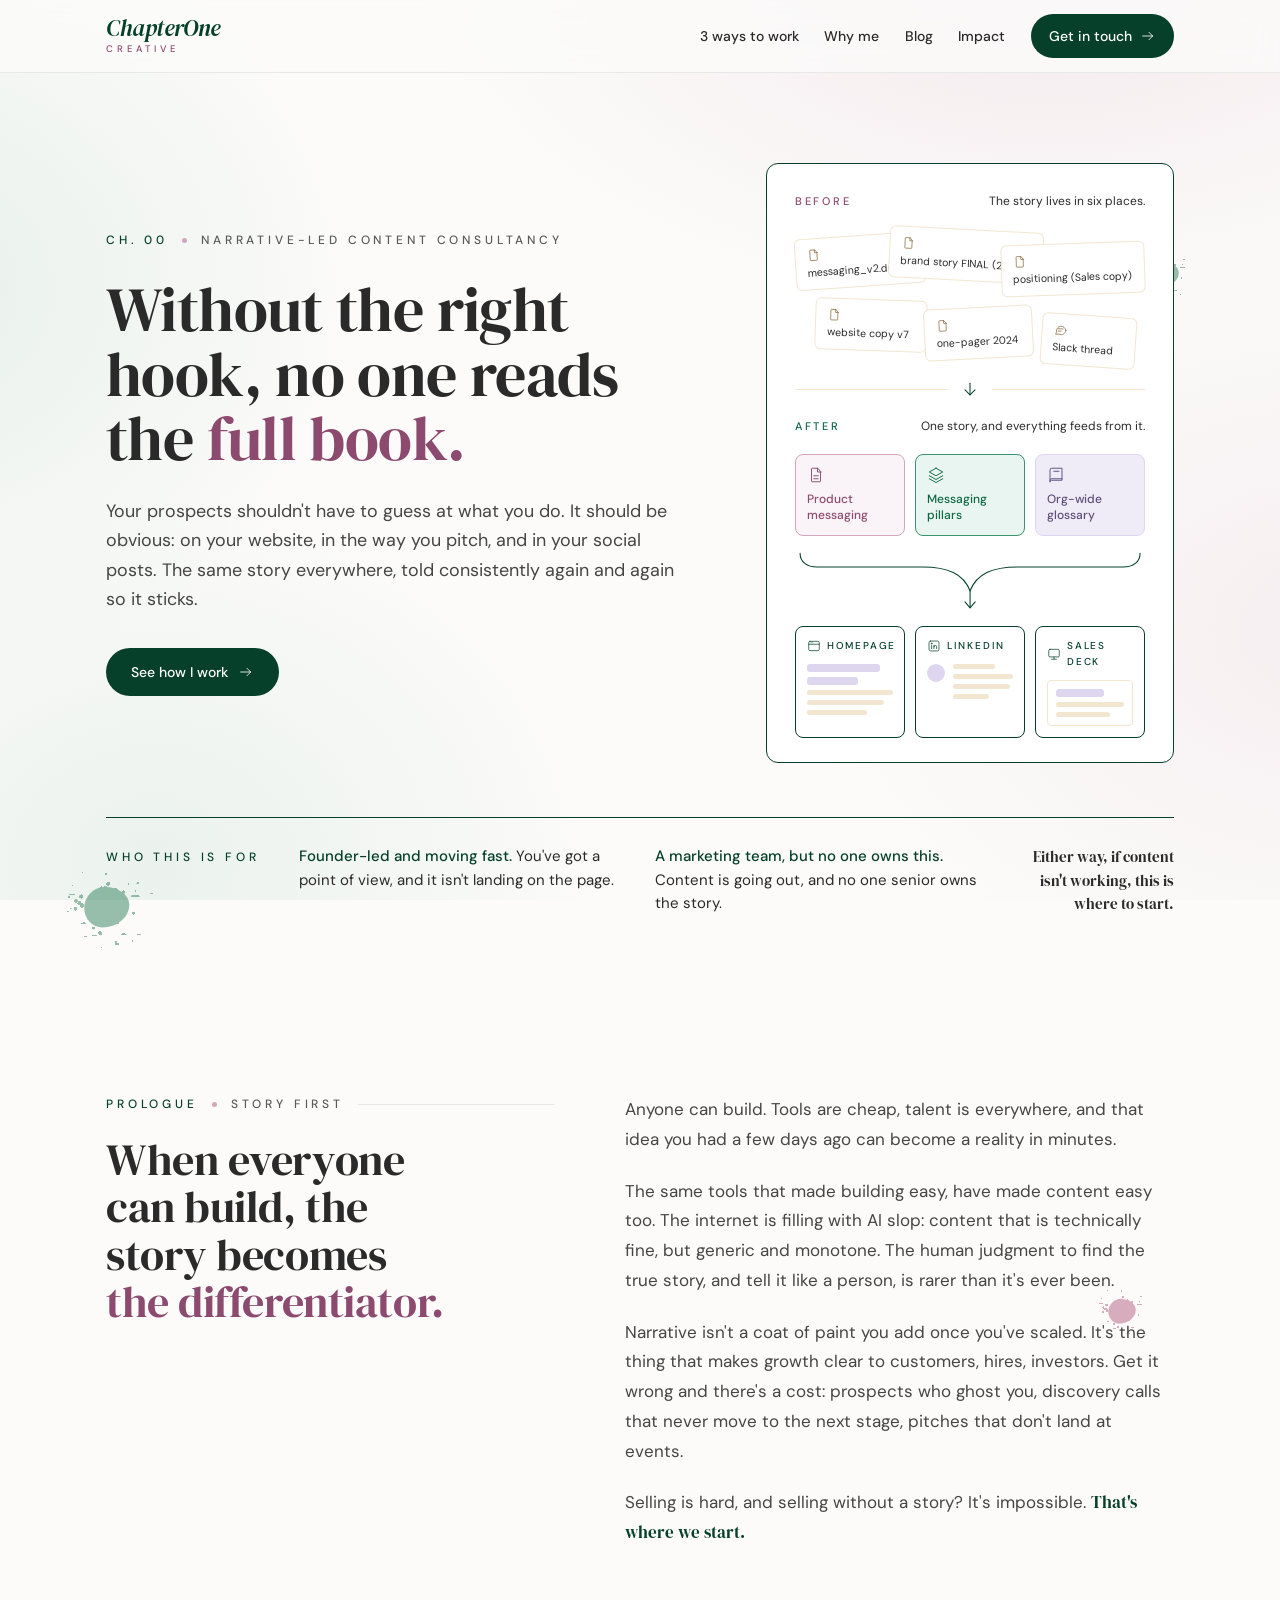
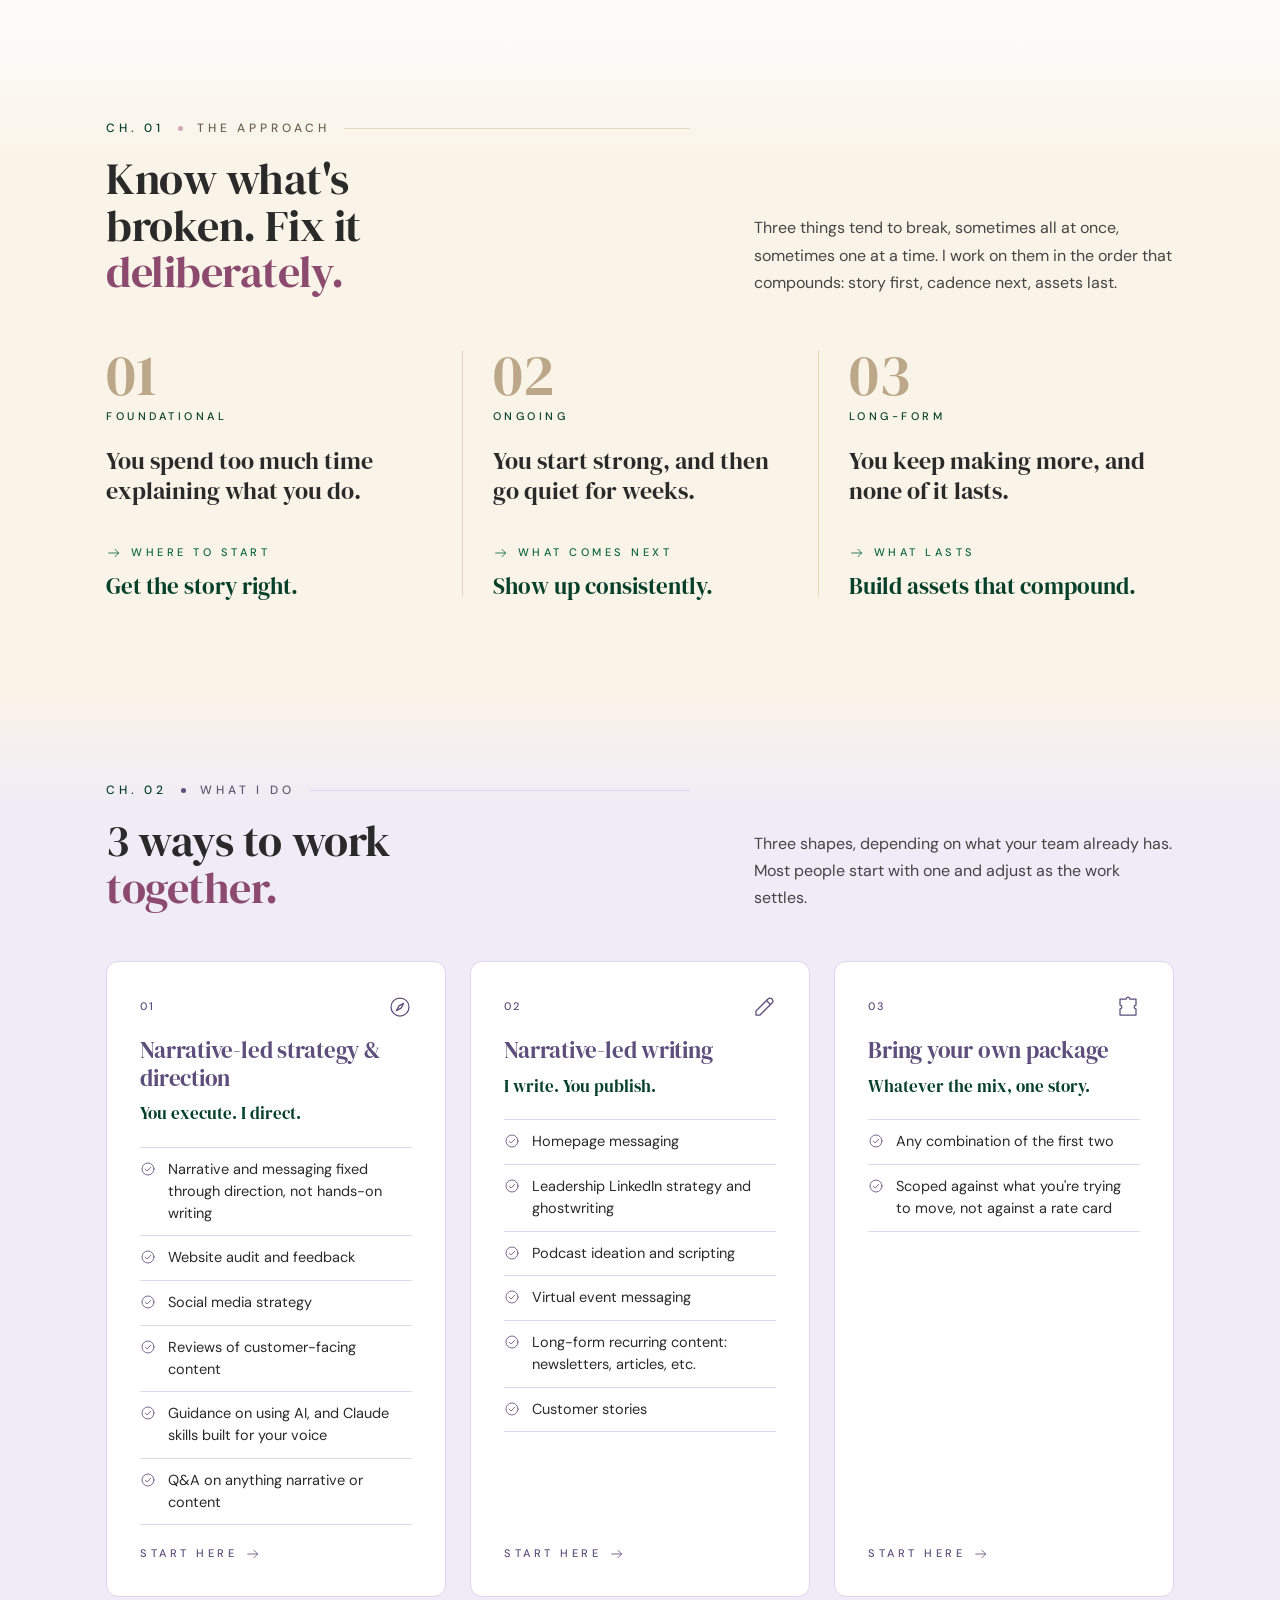
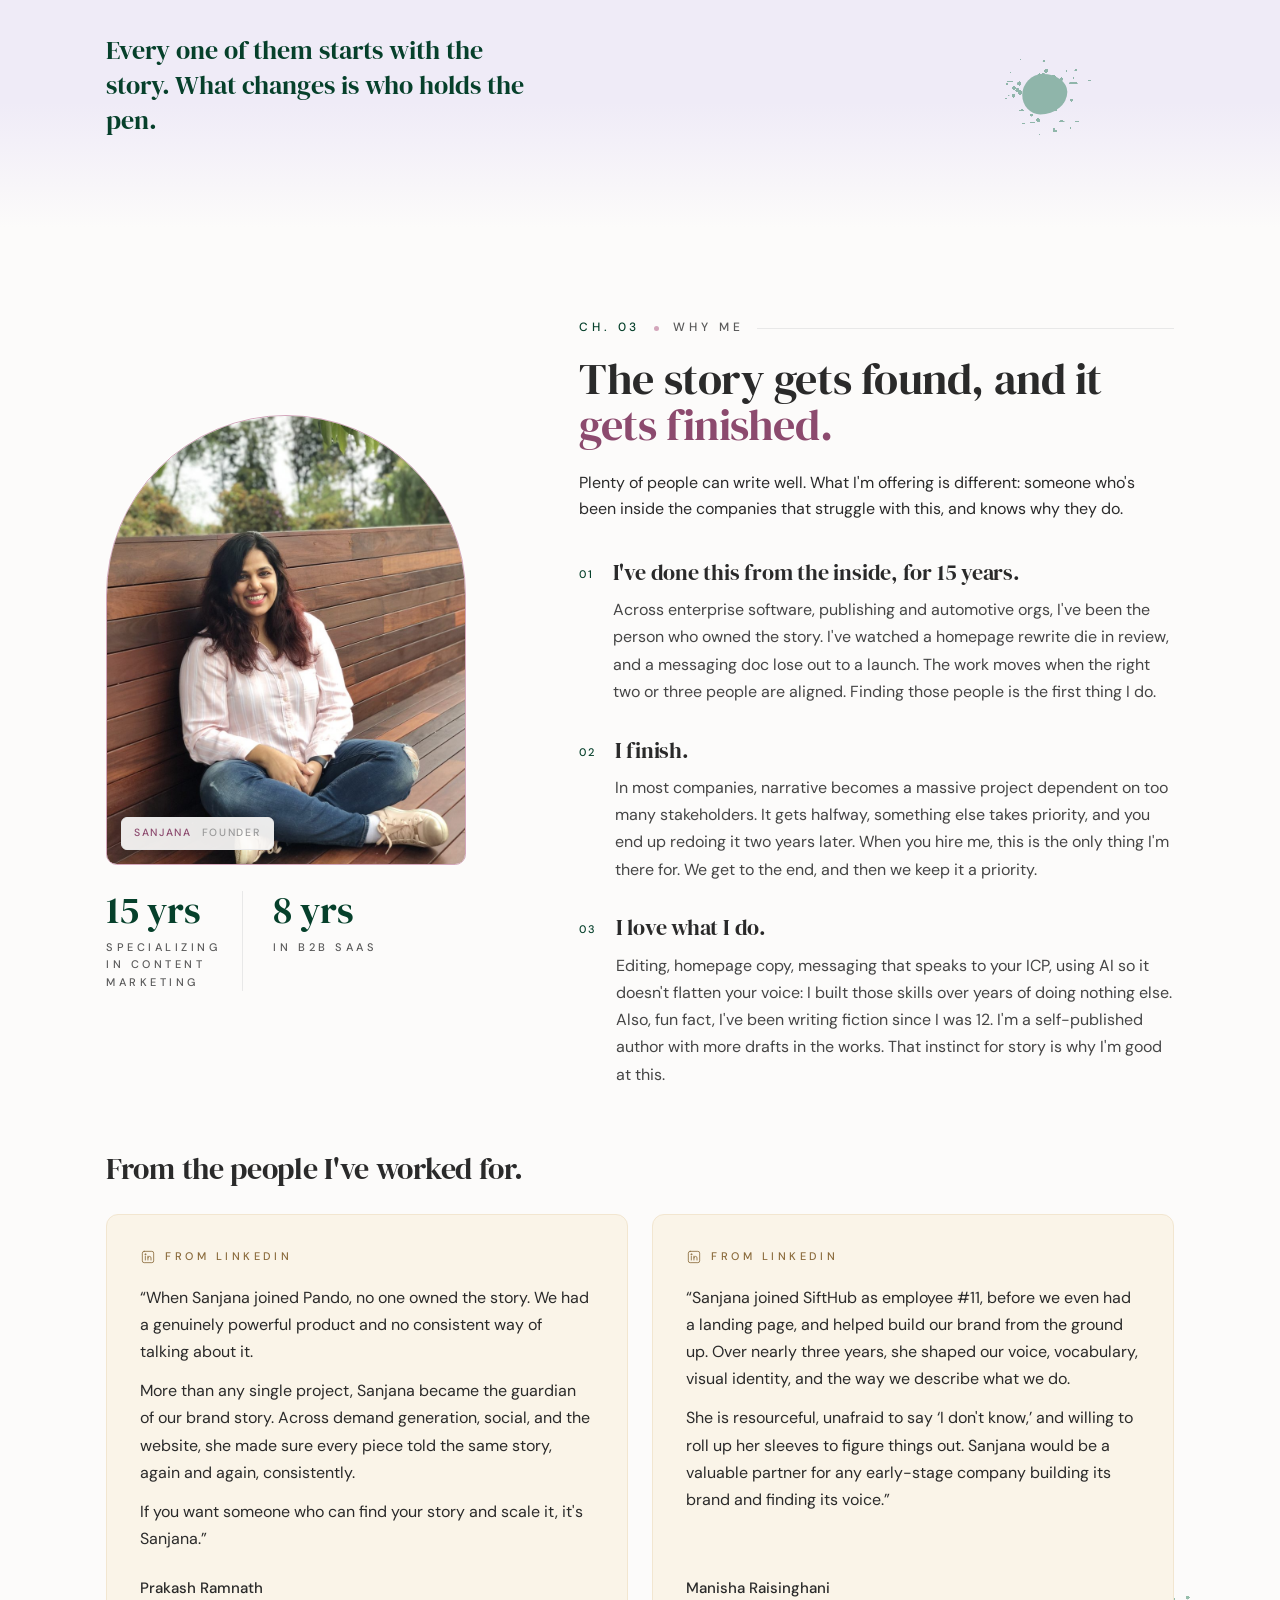
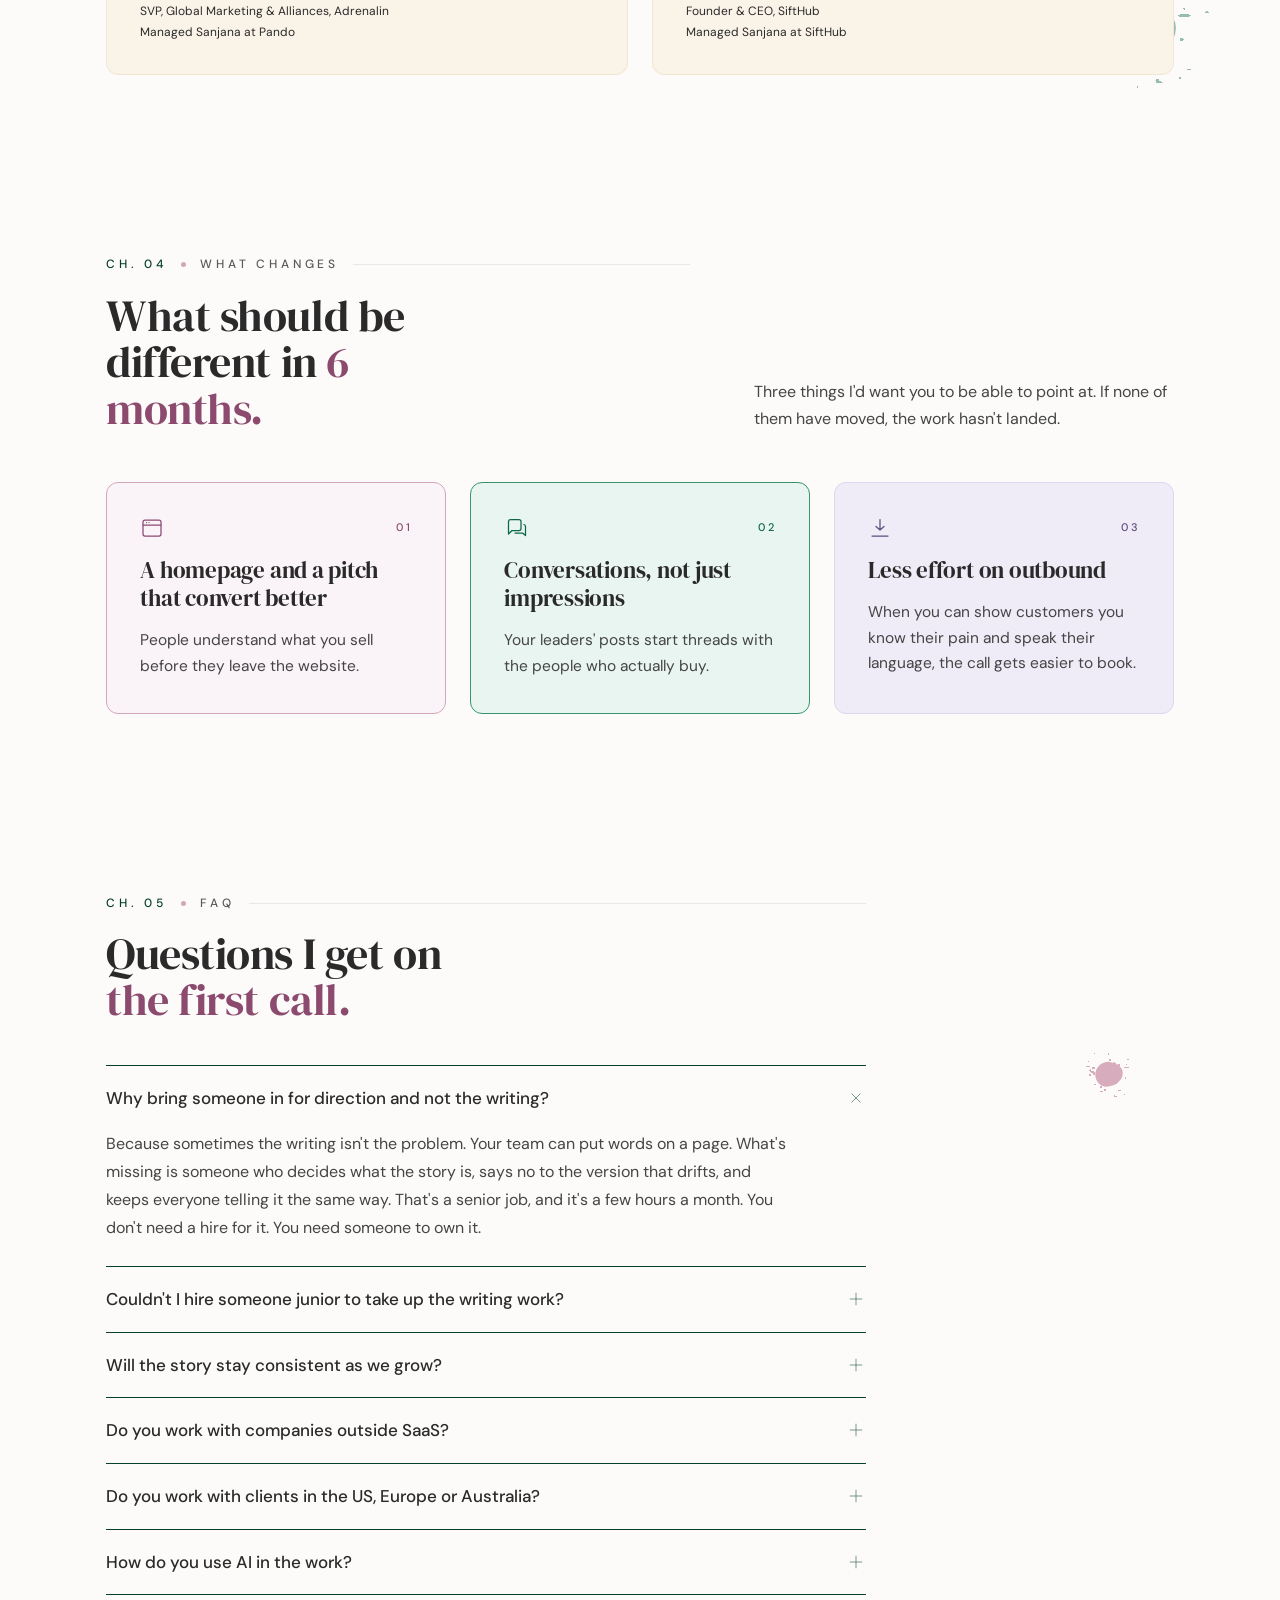
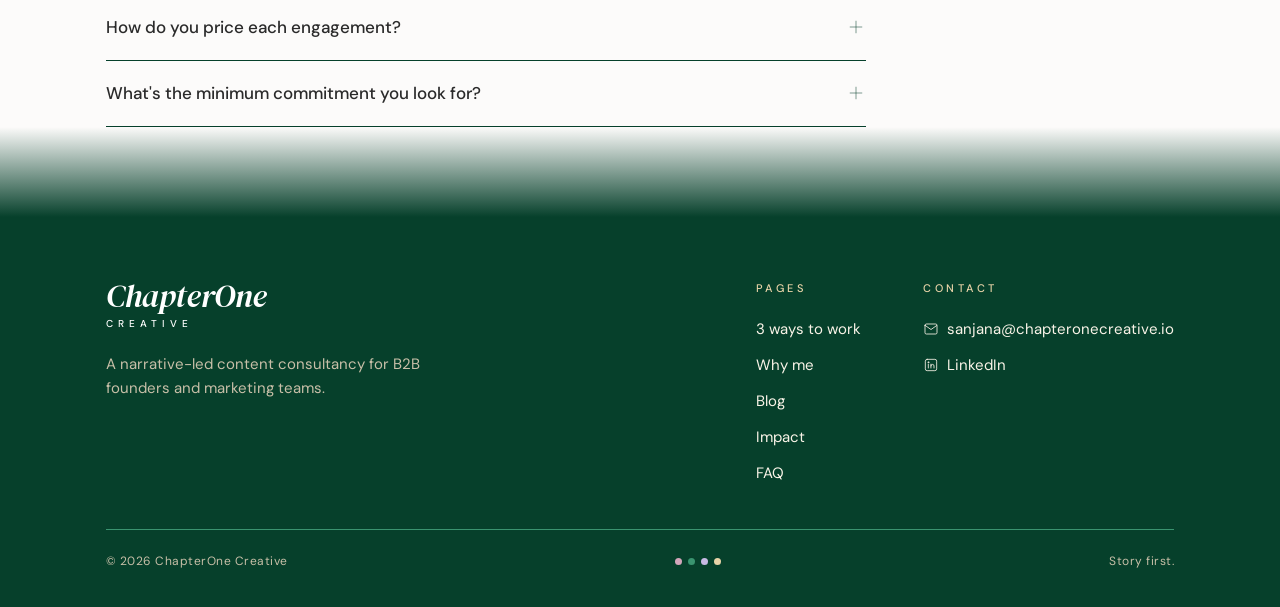
==== index.html @ 053d6e71 "Restore mobile typography scaling (70% on phones <=600px) The rule from 25dea33 was lost in an earli" ====
<!doctype html>
<html lang="en">
<head>
<meta charset="utf-8">
<meta name="viewport" content="width=device-width, initial-scale=1">
<!-- Google tag (gtag.js) -->
<script async src="https://www.googletagmanager.com/gtag/js?id=G-RF453Z4KHY"></script>
<script>
  window.dataLayer = window.dataLayer || [];
  function gtag(){dataLayer.push(arguments);}
  gtag('js', new Date());
  gtag('config', 'G-RF453Z4KHY');
</script>
<title>ChapterOne Creative — Narrative-Led Content Consultancy</title>
<meta name="description" content="Narrative-led content consultancy for B2B founders and marketing leaders. ChapterOne Creative helps you figure out where to start, what to build, and how to keep your content going.">
<link rel="canonical" href="https://chapteronecreative.io/">
<meta name="robots" content="index, follow">
<meta name="author" content="Sanjana Balaraman">
<meta name="theme-color" content="#06402B">

<!-- Open Graph (LinkedIn, WhatsApp, Slack, Facebook) -->
<meta property="og:type" content="website">
<meta property="og:site_name" content="ChapterOne Creative">
<meta property="og:title" content="ChapterOne Creative — Narrative-Led Content Consultancy">
<meta property="og:description" content="Narrative-led content for B2B founders and marketing leaders.">
<meta property="og:url" content="https://chapteronecreative.io/">
<meta property="og:image" content="https://chapteronecreative.io/assets/social-share.png?v=2">
<meta property="og:image:width" content="1200">
<meta property="og:image:height" content="630">
<meta property="og:image:alt" content="ChapterOne Creative — Narrative-Led Content Consultancy">

<!-- Twitter / X -->
<meta name="twitter:card" content="summary_large_image">
<meta name="twitter:title" content="ChapterOne Creative — Narrative-Led Content Consultancy">
<meta name="twitter:description" content="Narrative-led content for B2B founders and marketing leaders.">
<meta name="twitter:image" content="https://chapteronecreative.io/assets/social-share.png?v=2">

<!-- Favicon -->
<link rel="icon" href="/assets/favicon.svg" type="image/svg+xml">

<link rel="preconnect" href="https://fonts.googleapis.com">
<link rel="preconnect" href="https://fonts.gstatic.com" crossorigin>
<link href="https://fonts.googleapis.com/css2?family=DM+Mono:wght@400;500&family=DM+Sans:opsz,wght@9..40,400;9..40,500;9..40,600&family=DM+Serif+Display:ital@0;1&display=swap" rel="stylesheet">

<link rel="stylesheet" href="ds/colors_and_type.css">
<link rel="stylesheet" href="ds/atmosphere.css">
<link rel="stylesheet" href="styles.css?v=7">

<script type="application/ld+json">
{
  "@context": "https://schema.org",
  "@type": "ProfessionalService",
  "name": "ChapterOne Creative",
  "description": "Narrative-led content consultancy for B2B founders and marketing leaders.",
  "url": "https://chapteronecreative.io/",
  "image": "https://chapteronecreative.io/assets/social-share.png?v=2",
  "email": "sanjana@chapteronecreative.io",
  "founder": { "@type": "Person", "name": "Sanjana Balaraman" },
  "areaServed": "Worldwide",
  "knowsAbout": ["Content marketing", "B2B marketing", "Narrative-led content", "Content strategy"]
}
</script>
</head>
<body class="ds-paper-wash">

<!--NAV:START-->
<nav>
<div class="nav-inner">
<a class="wordmark" href="/#hero"><span class="top">ChapterOne</span><span class="bot">CREATIVE</span></a>
<div class="nav-links">
<a href="/#what-i-do">3 ways to work</a>
<a href="/#why-me">Why me</a>
<a href="/blog/">Blog</a>
<a href="/#changes">Impact</a>
<a href="mailto:sanjana@chapteronecreative.io?subject=Starting%20a%20conversation" class="nav-cta">Get in touch<span class="icon i-16"><svg xmlns="http://www.w3.org/2000/svg" viewBox="0 0 24 24" width="24" height="24"><g fill="none" stroke="currentColor" stroke-width="1.25" stroke-linecap="round" stroke-linejoin="round"><path d="M4 12h15"></path><path d="m13.5 6.5 5.5 5.5-5.5 5.5"></path></g></svg></span></a>
</div>
</div>
</nav>
<!--NAV:END-->

<section id="hero" data-screen-label="Ch. 00 Hero">
<div class="splat sm hide-sm" style="bottom:14px; left:0.4%;"><span class="core"></span></div>
<div class="splat xs hide-sm" style="top:12%; right:0.6%;"><span class="core"></span></div>
<div class="wrap">
<div class="hero-grid">
<div class="hero-text">
<div class="chapter reveal"><span class="no">Ch. 00</span><span class="dot"></span><span class="label">Narrative-led content consultancy</span></div>
<h1 class="hero-headline reveal d1">Without the right hook, no one reads the <span class="c-rose">full book.</span></h1>
<p class="hero-sub reveal d2">Your prospects shouldn't have to guess at what you do. It should be obvious: on your website, in the way you pitch, and in your social posts. The same story everywhere, told consistently again and again so it sticks.</p>
<div class="hero-ctas reveal d3">
<a href="#what-i-do" class="btn btn-forest">See how I work<span class="icon i-16"><svg xmlns="http://www.w3.org/2000/svg" viewBox="0 0 24 24" width="24" height="24"><g fill="none" stroke="currentColor" stroke-width="1.25" stroke-linecap="round" stroke-linejoin="round"><path d="M4 12h15"></path><path d="m13.5 6.5 5.5 5.5-5.5 5.5"></path></g></svg></span></a>
</div>
</div>
<div class="reveal d2">
<div class="story-card" aria-label="Before: the story lives in six places. After: one story, and everything feeds from it.">
<div class="sc-row"><span class="sc-eyebrow sc-before">Before</span><span class="sc-note">The story lives in six places.</span></div>
<div class="sc-scatter" aria-hidden="true">
<div class="sc-doc" style="left:0;top:6px;width:37%;transform:rotate(-4deg)"><span class="icon"><svg xmlns="http://www.w3.org/2000/svg" viewBox="0 0 24 24"><path d="M14 3H7a1 1 0 0 0-1 1v16a1 1 0 0 0 1 1h10a1 1 0 0 0 1-1V8z"></path><path d="M14 3v5h5"></path></svg></span><span>messaging_v2.docx</span></div>
<div class="sc-doc" style="left:27%;top:0;width:44%;transform:rotate(3deg)"><span class="icon"><svg xmlns="http://www.w3.org/2000/svg" viewBox="0 0 24 24"><path d="M14 3H7a1 1 0 0 0-1 1v16a1 1 0 0 0 1 1h10a1 1 0 0 0 1-1V8z"></path><path d="M14 3v5h5"></path></svg></span><span>brand story FINAL (2).pptx</span></div>
<div class="sc-doc" style="left:59%;top:14px;width:41%;transform:rotate(-2deg)"><span class="icon"><svg xmlns="http://www.w3.org/2000/svg" viewBox="0 0 24 24"><path d="M14 3H7a1 1 0 0 0-1 1v16a1 1 0 0 0 1 1h10a1 1 0 0 0 1-1V8z"></path><path d="M14 3v5h5"></path></svg></span><span>positioning (Sales copy)</span></div>
<div class="sc-doc" style="left:5.8%;top:70px;width:32%;transform:rotate(2deg)"><span class="icon"><svg xmlns="http://www.w3.org/2000/svg" viewBox="0 0 24 24"><path d="M14 3H7a1 1 0 0 0-1 1v16a1 1 0 0 0 1 1h10a1 1 0 0 0 1-1V8z"></path><path d="M14 3v5h5"></path></svg></span><span>website copy v7</span></div>
<div class="sc-doc" style="left:37%;top:78px;width:31%;transform:rotate(-3deg)"><span class="icon"><svg xmlns="http://www.w3.org/2000/svg" viewBox="0 0 24 24"><path d="M14 3H7a1 1 0 0 0-1 1v16a1 1 0 0 0 1 1h10a1 1 0 0 0 1-1V8z"></path><path d="M14 3v5h5"></path></svg></span><span>one-pager 2024</span></div>
<div class="sc-doc" style="left:70.4%;top:86px;width:27.2%;transform:rotate(4deg)"><span class="icon"><svg xmlns="http://www.w3.org/2000/svg" viewBox="0 0 24 24"><path d="M8 10h8"></path><path d="M8 14h5"></path><path d="M21 12a8 8 0 0 1-11.6 7.1L4 20l1-4.6A8 8 0 1 1 21 12z"></path></svg></span><span>Slack thread</span></div>
</div>
<div class="sc-divider" aria-hidden="true"><span></span><span class="icon i-20"><svg xmlns="http://www.w3.org/2000/svg" viewBox="0 0 24 24"><path d="M12 5v14"></path><path d="M6 13l6 6 6-6"></path></svg></span><span></span></div>
<div class="sc-row"><span class="sc-eyebrow sc-after">After</span><span class="sc-note">One story, and everything feeds from it.</span></div>
<div class="sc-sources">
<div class="sc-src sc-src--mauve"><span class="icon"><svg xmlns="http://www.w3.org/2000/svg" viewBox="0 0 24 24"><path d="M14 3H7a1 1 0 0 0-1 1v16a1 1 0 0 0 1 1h10a1 1 0 0 0 1-1V8z"></path><path d="M14 3v5h5"></path><path d="M9 13h6"></path><path d="M9 17h6"></path></svg></span><span>Product messaging</span></div>
<div class="sc-src sc-src--green"><span class="icon"><svg xmlns="http://www.w3.org/2000/svg" viewBox="0 0 24 24"><path d="M12 3l9 5-9 5-9-5 9-5z"></path><path d="M3 13l9 5 9-5"></path><path d="M3 17l9 5 9-5"></path></svg></span><span>Messaging pillars</span></div>
<div class="sc-src sc-src--lavender"><span class="icon"><svg xmlns="http://www.w3.org/2000/svg" viewBox="0 0 24 24"><path d="M4 5a2 2 0 0 1 2-2h14v16H6a2 2 0 0 0-2 2z"></path><path d="M4 19a2 2 0 0 1 2-2h14"></path><path d="M9 7h7"></path></svg></span><span>Org-wide glossary</span></div>
</div>
<svg class="sc-lines" viewBox="0 0 412 74" aria-hidden="true"><path d="M6 4c0 10 8 16 20 16H150c30 0 48 8 56 28"></path><path d="M406 4c0 10-8 16-20 16H262c-30 0-48 8-56 28"></path><path d="M206 48v20"></path><path d="M200 61l6 7 6-7"></path></svg>
<div class="sc-outputs">
<div class="sc-out">
<div class="sc-out-head"><span class="icon"><svg xmlns="http://www.w3.org/2000/svg" viewBox="0 0 24 24"><rect x="3" y="4" width="18" height="16" rx="2"></rect><path d="M3 9h18"></path><path d="M7 6.5h.01"></path><path d="M10 6.5h.01"></path></svg></span><span>Homepage</span></div>
<div class="sc-skel"><span class="l" style="width:85%"></span><span class="l" style="width:60%"></span><span class="s" style="width:100%"></span><span class="s" style="width:90%"></span><span class="s" style="width:70%"></span></div>
</div>
<div class="sc-out">
<div class="sc-out-head"><span class="icon"><svg xmlns="http://www.w3.org/2000/svg" viewBox="0 0 24 24"><rect x="3.5" y="3.5" width="17" height="17" rx="2.75"></rect><path d="M8 10.75v5.75"></path><circle cx="8" cy="7.9" r="0.75"></circle><path d="M11.9 16.5v-5.75"></path><path d="M11.9 13.4a2.3 2.3 0 0 1 4.6 0v3.1"></path></svg></span><span>LinkedIn</span></div>
<div class="sc-post"><span class="sc-avatar"></span><div class="sc-skel"><span class="s" style="width:70%"></span><span class="s" style="width:100%"></span><span class="s" style="width:95%"></span><span class="s" style="width:60%"></span></div></div>
</div>
<div class="sc-out">
<div class="sc-out-head"><span class="icon"><svg xmlns="http://www.w3.org/2000/svg" viewBox="0 0 24 24"><rect x="3" y="4" width="18" height="13" rx="2"></rect><path d="M12 17v3"></path><path d="M8 21h8"></path></svg></span><span>Sales deck</span></div>
<div class="sc-slide"><div class="sc-skel"><span class="l" style="width:70%"></span><span class="s" style="width:100%"></span><span class="s" style="width:80%"></span></div></div>
</div>
</div>
</div>
</div>
</div>

<div class="hero-who reveal d3">
<span class="hero-who-eyebrow">Who this is for</span>
<p><span class="who-lead">Founder-led and moving fast.</span> You've got a point of view, and it isn't landing on the page.</p>
<p><span class="who-lead">A marketing team, but no one owns this.</span> Content is going out, and no one senior owns the story.</p>
<p class="hero-who-close">Either way, if content isn't working, this is where to start.</p>
</div>
</div>
</section>

<section id="prologue" data-screen-label="Prologue Story first">
<div class="splat rose xs hide-sm" style="top:34%; right:4%;"><span class="core"></span></div>
<div class="wrap">
<div class="prologue-grid">
<div class="prologue-head">
<div class="chapter reveal"><span class="no">Prologue</span><span class="dot"></span><span class="label">Story first</span><span class="rule"></span></div>
<h2 class="prologue-statement reveal d1">When everyone can build, the story becomes <span class="c-rose">the differentiator.</span></h2>
</div>
<div class="prologue-body reveal d2">
<p class="lead">Anyone can build. Tools are cheap, talent is everywhere, and that idea you had a few days ago can become a reality in minutes.</p>
<p>The same tools that made building easy, have made content easy too. The internet is filling with AI slop: content that is technically fine, but generic and monotone. The human judgment to find the true story, and tell it like a person, is rarer than it's ever been.</p>
<p>Narrative isn't a coat of paint you add once you've scaled. It's the thing that makes growth clear to customers, hires, investors. Get it wrong and there's a cost: prospects who ghost you, discovery calls that never move to the next stage, pitches that don't land at events.</p>
<p>Selling is hard, and selling without a story? It's impossible. <span class="prologue-payoff">That's where we start.</span></p>
</div>
</div>
</div>
</section>

<section id="approach" class="band band--sand band--to-lavender section-pad" data-screen-label="Ch. 01 The approach">
<div class="wrap">
<div class="split-head">
<div>
<div class="chapter on-sand reveal"><span class="no">Ch. 01</span><span class="dot"></span><span class="label">The approach</span><span class="rule" style="background:#E3D6BE"></span></div>
<h2 class="reveal d1">Know what's broken. Fix it <span class="c-rose">deliberately.</span></h2>
</div>
<p class="aside reveal d2">Three things tend to break, sometimes all at once, sometimes one at a time. I work on them in the order that compounds: story first, cadence next, assets last.</p>
</div>

<div class="ap-grid reveal">
<div class="ap-item">
<div class="ap-ghost">01</div>
<span class="ap-phase">Foundational</span>
<p class="ap-problem">You spend too much time explaining what you do.</p>
<p class="ap-sol-label"><span class="icon i-16"><svg xmlns="http://www.w3.org/2000/svg" viewBox="0 0 24 24" width="24" height="24"><g fill="none" stroke="currentColor" stroke-width="1.25" stroke-linecap="round" stroke-linejoin="round"><path d="M4 12h15"></path><path d="m13.5 6.5 5.5 5.5-5.5 5.5"></path></g></svg></span>Where to start</p>
<p class="ap-solution">Get the story right.</p>
</div>
<div class="ap-item">
<div class="ap-ghost">02</div>
<span class="ap-phase">Ongoing</span>
<p class="ap-problem">You start strong, and then go quiet for weeks.</p>
<p class="ap-sol-label"><span class="icon i-16"><svg xmlns="http://www.w3.org/2000/svg" viewBox="0 0 24 24" width="24" height="24"><g fill="none" stroke="currentColor" stroke-width="1.25" stroke-linecap="round" stroke-linejoin="round"><path d="M4 12h15"></path><path d="m13.5 6.5 5.5 5.5-5.5 5.5"></path></g></svg></span>What comes next</p>
<p class="ap-solution">Show up consistently.</p>
</div>
<div class="ap-item">
<div class="ap-ghost">03</div>
<span class="ap-phase">Long-form</span>
<p class="ap-problem">You keep making more, and none of it lasts.</p>
<p class="ap-sol-label"><span class="icon i-16"><svg xmlns="http://www.w3.org/2000/svg" viewBox="0 0 24 24" width="24" height="24"><g fill="none" stroke="currentColor" stroke-width="1.25" stroke-linecap="round" stroke-linejoin="round"><path d="M4 12h15"></path><path d="m13.5 6.5 5.5 5.5-5.5 5.5"></path></g></svg></span>What lasts</p>
<p class="ap-solution">Build assets that compound.</p>
</div>
</div>

</div>
</section>

<span id="services"></span>
<section id="what-i-do" class="band band--lavender band--from-sand section-pad" data-screen-label="Ch. 02 What I do">
<div class="wrap">
<div class="split-head">
<div>
<div class="chapter on-lavender reveal"><span class="no">Ch. 02</span><span class="dot"></span><span class="label">What I do</span><span class="rule" style="background:var(--lavender-rule)"></span></div>
<h2 class="reveal d1">3 ways to work <span class="c-rose">together.</span></h2>
</div>
<p class="aside reveal d2">Three shapes, depending on what your team already has. Most people start with one and adjust as the work settles.</p>
</div>

<div class="pk-grid reveal">
<a class="pk" href="mailto:sanjana@chapteronecreative.io?subject=Narrative-led%20strategy%20%26%20direction">
<div class="pk-top"><span class="pk-num">01</span><span class="icon"><svg xmlns="http://www.w3.org/2000/svg" viewBox="0 0 24 24" width="24" height="24"><g fill="none" stroke="currentColor" stroke-width="1.25" stroke-linecap="round" stroke-linejoin="round"><circle cx="12" cy="12" r="9"></circle><path d="M15.6 8.4 13.1 13.1 8.4 15.6 10.9 10.9 15.6 8.4Z"></path></g></svg></span></div>
<h3>Narrative-led strategy &amp; direction</h3>
<p class="pk-who">You execute. I direct.</p>
<ul>
<li><span class="icon i-16"><svg xmlns="http://www.w3.org/2000/svg" viewBox="0 0 24 24" width="24" height="24"><g fill="none" stroke="currentColor" stroke-width="1.25" stroke-linecap="round" stroke-linejoin="round"><circle cx="12" cy="12" r="9"></circle><path d="m8 12.2 2.8 2.8L16 9.5"></path></g></svg></span><span>Narrative and messaging fixed through direction, not hands-on writing</span></li>
<li><span class="icon i-16"><svg xmlns="http://www.w3.org/2000/svg" viewBox="0 0 24 24" width="24" height="24"><g fill="none" stroke="currentColor" stroke-width="1.25" stroke-linecap="round" stroke-linejoin="round"><circle cx="12" cy="12" r="9"></circle><path d="m8 12.2 2.8 2.8L16 9.5"></path></g></svg></span><span>Website audit and feedback</span></li>
<li><span class="icon i-16"><svg xmlns="http://www.w3.org/2000/svg" viewBox="0 0 24 24" width="24" height="24"><g fill="none" stroke="currentColor" stroke-width="1.25" stroke-linecap="round" stroke-linejoin="round"><circle cx="12" cy="12" r="9"></circle><path d="m8 12.2 2.8 2.8L16 9.5"></path></g></svg></span><span>Social media strategy</span></li>
<li><span class="icon i-16"><svg xmlns="http://www.w3.org/2000/svg" viewBox="0 0 24 24" width="24" height="24"><g fill="none" stroke="currentColor" stroke-width="1.25" stroke-linecap="round" stroke-linejoin="round"><circle cx="12" cy="12" r="9"></circle><path d="m8 12.2 2.8 2.8L16 9.5"></path></g></svg></span><span>Reviews of customer-facing content</span></li>
<li><span class="icon i-16"><svg xmlns="http://www.w3.org/2000/svg" viewBox="0 0 24 24" width="24" height="24"><g fill="none" stroke="currentColor" stroke-width="1.25" stroke-linecap="round" stroke-linejoin="round"><circle cx="12" cy="12" r="9"></circle><path d="m8 12.2 2.8 2.8L16 9.5"></path></g></svg></span><span>Guidance on using AI, and Claude skills built for your voice</span></li>
<li><span class="icon i-16"><svg xmlns="http://www.w3.org/2000/svg" viewBox="0 0 24 24" width="24" height="24"><g fill="none" stroke="currentColor" stroke-width="1.25" stroke-linecap="round" stroke-linejoin="round"><circle cx="12" cy="12" r="9"></circle><path d="m8 12.2 2.8 2.8L16 9.5"></path></g></svg></span><span>Q&amp;A on anything narrative or content</span></li>
</ul>
<span class="pk-foot">Start here<span class="icon i-16"><svg xmlns="http://www.w3.org/2000/svg" viewBox="0 0 24 24" width="24" height="24"><g fill="none" stroke="currentColor" stroke-width="1.25" stroke-linecap="round" stroke-linejoin="round"><path d="M4 12h15"></path><path d="m13.5 6.5 5.5 5.5-5.5 5.5"></path></g></svg></span></span>
</a>

<a class="pk" href="mailto:sanjana@chapteronecreative.io?subject=Narrative-led%20writing">
<div class="pk-top"><span class="pk-num">02</span><span class="icon"><svg xmlns="http://www.w3.org/2000/svg" viewBox="0 0 24 24" width="24" height="24"><g fill="none" stroke="currentColor" stroke-width="1.25" stroke-linecap="round" stroke-linejoin="round"><path d="M4 20h4L20 8a2.83 2.83 0 0 0-4-4L4 16v4Z"></path><path d="M14.5 5.5 18.5 9.5"></path></g></svg></span></div>
<h3>Narrative-led writing</h3>
<p class="pk-who">I write. You publish.</p>
<ul>
<li><span class="icon i-16"><svg xmlns="http://www.w3.org/2000/svg" viewBox="0 0 24 24" width="24" height="24"><g fill="none" stroke="currentColor" stroke-width="1.25" stroke-linecap="round" stroke-linejoin="round"><circle cx="12" cy="12" r="9"></circle><path d="m8 12.2 2.8 2.8L16 9.5"></path></g></svg></span><span>Homepage messaging</span></li>
<li><span class="icon i-16"><svg xmlns="http://www.w3.org/2000/svg" viewBox="0 0 24 24" width="24" height="24"><g fill="none" stroke="currentColor" stroke-width="1.25" stroke-linecap="round" stroke-linejoin="round"><circle cx="12" cy="12" r="9"></circle><path d="m8 12.2 2.8 2.8L16 9.5"></path></g></svg></span><span>Leadership LinkedIn strategy and ghostwriting</span></li>
<li><span class="icon i-16"><svg xmlns="http://www.w3.org/2000/svg" viewBox="0 0 24 24" width="24" height="24"><g fill="none" stroke="currentColor" stroke-width="1.25" stroke-linecap="round" stroke-linejoin="round"><circle cx="12" cy="12" r="9"></circle><path d="m8 12.2 2.8 2.8L16 9.5"></path></g></svg></span><span>Podcast ideation and scripting</span></li>
<li><span class="icon i-16"><svg xmlns="http://www.w3.org/2000/svg" viewBox="0 0 24 24" width="24" height="24"><g fill="none" stroke="currentColor" stroke-width="1.25" stroke-linecap="round" stroke-linejoin="round"><circle cx="12" cy="12" r="9"></circle><path d="m8 12.2 2.8 2.8L16 9.5"></path></g></svg></span><span>Virtual event messaging</span></li>
<li><span class="icon i-16"><svg xmlns="http://www.w3.org/2000/svg" viewBox="0 0 24 24" width="24" height="24"><g fill="none" stroke="currentColor" stroke-width="1.25" stroke-linecap="round" stroke-linejoin="round"><circle cx="12" cy="12" r="9"></circle><path d="m8 12.2 2.8 2.8L16 9.5"></path></g></svg></span><span>Long-form recurring content: newsletters, articles, etc.</span></li>
<li><span class="icon i-16"><svg xmlns="http://www.w3.org/2000/svg" viewBox="0 0 24 24" width="24" height="24"><g fill="none" stroke="currentColor" stroke-width="1.25" stroke-linecap="round" stroke-linejoin="round"><circle cx="12" cy="12" r="9"></circle><path d="m8 12.2 2.8 2.8L16 9.5"></path></g></svg></span><span>Customer stories</span></li>
</ul>
<span class="pk-foot">Start here<span class="icon i-16"><svg xmlns="http://www.w3.org/2000/svg" viewBox="0 0 24 24" width="24" height="24"><g fill="none" stroke="currentColor" stroke-width="1.25" stroke-linecap="round" stroke-linejoin="round"><path d="M4 12h15"></path><path d="m13.5 6.5 5.5 5.5-5.5 5.5"></path></g></svg></span></span>
</a>

<a class="pk" href="mailto:sanjana@chapteronecreative.io?subject=Bring%20your%20own%20package">
<div class="pk-top"><span class="pk-num">03</span><span class="icon"><svg xmlns="http://www.w3.org/2000/svg" viewBox="0 0 24 24" width="24" height="24"><g fill="none" stroke="currentColor" stroke-width="1.25" stroke-linecap="round" stroke-linejoin="round"><path d="M4 4h6.2a1.8 1.8 0 1 1 3.6 0H20v6.2a1.8 1.8 0 1 0 0 3.6V20H4v-6.2a1.8 1.8 0 1 0 0-3.6V4Z"></path></g></svg></span></div>
<h3>Bring your own package</h3>
<p class="pk-who">Whatever the mix, one story.</p>
<ul>
<li><span class="icon i-16"><svg xmlns="http://www.w3.org/2000/svg" viewBox="0 0 24 24" width="24" height="24"><g fill="none" stroke="currentColor" stroke-width="1.25" stroke-linecap="round" stroke-linejoin="round"><circle cx="12" cy="12" r="9"></circle><path d="m8 12.2 2.8 2.8L16 9.5"></path></g></svg></span><span>Any combination of the first two</span></li>
<li><span class="icon i-16"><svg xmlns="http://www.w3.org/2000/svg" viewBox="0 0 24 24" width="24" height="24"><g fill="none" stroke="currentColor" stroke-width="1.25" stroke-linecap="round" stroke-linejoin="round"><circle cx="12" cy="12" r="9"></circle><path d="m8 12.2 2.8 2.8L16 9.5"></path></g></svg></span><span>Scoped against what you're trying to move, not against a rate card</span></li>
</ul>
<span class="pk-foot">Start here<span class="icon i-16"><svg xmlns="http://www.w3.org/2000/svg" viewBox="0 0 24 24" width="24" height="24"><g fill="none" stroke="currentColor" stroke-width="1.25" stroke-linecap="round" stroke-linejoin="round"><path d="M4 12h15"></path><path d="m13.5 6.5 5.5 5.5-5.5 5.5"></path></g></svg></span></span>
</a>
</div>

<div class="pk-line-row reveal">
<div class="splat sm hide-sm" style="top:-26px; right:2%;"><span class="core"></span></div>
<p class="pk-line">Every one of them starts with the story. What changes is who holds the pen.</p>
</div>

</div>
</section>

<span id="about"></span>
<section id="why-me" class="section-pad" data-screen-label="Ch. 03 Why me">
<div class="splat hide-sm" style="bottom:40px; right:2%;"><span class="core"></span></div>
<div class="wrap">
<div class="about-grid">
<div class="about-photo reveal">
<div class="portrait">
<img class="portrait-img hero-pic" src="assets/sanjana-hero.jpg" alt="Sanjana, founder of ChapterOne Creative, smiling outdoors">
<div class="portrait-cap"><span>Sanjana</span><span class="role">Founder</span></div>
</div>
<div class="about-stats reveal d1">
<div class="about-stat"><span class="v">15 yrs</span><span class="k">Specializing in content marketing</span></div>
<div class="about-divider"></div>
<div class="about-stat"><span class="v">8 yrs</span><span class="k">In B2B SaaS</span></div>
</div>
</div>
<div class="about-bio">
<div class="chapter reveal"><span class="no">Ch. 03</span><span class="dot"></span><span class="label">Why me</span><span class="rule"></span></div>
<h2 class="reveal d1">The story gets found, and it <span class="c-rose">gets finished.</span></h2>
<p class="lead reveal d2">Plenty of people can write well. What I'm offering is different: someone who's been inside the companies that struggle with this, and knows why they do.</p>
<div class="why-rows reveal d2">
<div class="why-row">
<span class="n">01</span>
<h3>I've done this from the inside, for 15 years.</h3>
<p>Across enterprise software, publishing and automotive orgs, I've been the person who owned the story. I've watched a homepage rewrite die in review, and a messaging doc lose out to a launch. The work moves when the right two or three people are aligned. Finding those people is the first thing I do.</p>
</div>
<div class="why-row">
<span class="n">02</span>
<h3>I finish.</h3>
<p>In most companies, narrative becomes a massive project dependent on too many stakeholders. It gets halfway, something else takes priority, and you end up redoing it two years later. When you hire me, this is the only thing I'm there for. We get to the end, and then we keep it a priority.</p>
</div>
<div class="why-row">
<span class="n">03</span>
<h3>I love what I do.</h3>
<p>Editing, homepage copy, messaging that speaks to your ICP, using AI so it doesn't flatten your voice: I built those skills over years of doing nothing else. Also, fun fact, I've been writing fiction since I was 12. I'm a self-published author with more drafts in the works. That instinct for story is why I'm good at this.</p>
</div>
</div>
</div>
</div>

<div class="testi reveal">
<h3 class="testi-title">From the people I've worked for.</h3>
<div class="testi-grid">
<figure class="testi-card">
<div class="testi-eyebrow"><span class="icon i-16"><svg xmlns="http://www.w3.org/2000/svg" viewBox="0 0 24 24"><rect x="3.5" y="3.5" width="17" height="17" rx="2.75"></rect><path d="M8 10.75v5.75"></path><circle cx="8" cy="7.9" r="0.75"></circle><path d="M11.9 16.5v-5.75"></path><path d="M11.9 13.4a2.3 2.3 0 0 1 4.6 0v3.1"></path></svg></span>From LinkedIn</div>
<blockquote>
<p>&ldquo;When Sanjana joined Pando, no one owned the story. We had a genuinely powerful product and no consistent way of talking about it.</p>
<p>More than any single project, Sanjana became the guardian of our brand story. Across demand generation, social, and the website, she made sure every piece told the same story, again and again, consistently.</p>
<p>If you want someone who can find your story and scale it, it's Sanjana.&rdquo;</p>
</blockquote>
<figcaption><span class="testi-name">Prakash Ramnath</span><span class="testi-role">SVP, Global Marketing &amp; Alliances, Adrenalin</span><span class="testi-role">Managed Sanjana at Pando</span></figcaption>
</figure>
<figure class="testi-card">
<div class="testi-eyebrow"><span class="icon i-16"><svg xmlns="http://www.w3.org/2000/svg" viewBox="0 0 24 24"><rect x="3.5" y="3.5" width="17" height="17" rx="2.75"></rect><path d="M8 10.75v5.75"></path><circle cx="8" cy="7.9" r="0.75"></circle><path d="M11.9 16.5v-5.75"></path><path d="M11.9 13.4a2.3 2.3 0 0 1 4.6 0v3.1"></path></svg></span>From LinkedIn</div>
<blockquote>
<p>&ldquo;Sanjana joined SiftHub as employee #11, before we even had a landing page, and helped build our brand from the ground up. Over nearly three years, she shaped our voice, vocabulary, visual identity, and the way we describe what we do.</p>
<p>She is resourceful, unafraid to say &lsquo;I don't know,&rsquo; and willing to roll up her sleeves to figure things out. Sanjana would be a valuable partner for any early-stage company building its brand and finding its voice.&rdquo;</p>
</blockquote>
<figcaption><span class="testi-name">Manisha Raisinghani</span><span class="testi-role">Founder &amp; CEO, SiftHub</span><span class="testi-role">Managed Sanjana at SiftHub</span></figcaption>
</figure>
</div>
</div>
</div>
</section>

<section id="changes" class="section-pad" data-screen-label="Ch. 04 What changes">
<div class="wrap">
<div class="split-head">
<div>
<div class="chapter reveal"><span class="no">Ch. 04</span><span class="dot"></span><span class="label">What changes</span><span class="rule"></span></div>
<h2 class="reveal d1">What should be different in <span class="c-rose">6 months.</span></h2>
</div>
<p class="aside reveal d2">Three things I'd want you to be able to point at. If none of them have moved, the work hasn't landed.</p>
</div>
<div class="ch-grid reveal">
<div class="ch-card ch-card--mauve">
<div class="ch-topline"><span class="icon"><svg xmlns="http://www.w3.org/2000/svg" viewBox="0 0 24 24" width="24" height="24"><g fill="none" stroke="currentColor" stroke-width="1.25" stroke-linecap="round" stroke-linejoin="round"><rect x="3" y="4" width="18" height="16" rx="2"></rect><path d="M3 9h18"></path><path d="M6.5 6.5h.01M9 6.5h.01"></path></g></svg></span><span class="n">01</span></div>
<h3>A homepage and a pitch that convert better</h3>
<p>People understand what you sell before they leave the website.</p>
</div>
<div class="ch-card ch-card--green">
<div class="ch-topline"><span class="icon"><svg xmlns="http://www.w3.org/2000/svg" viewBox="0 0 24 24" width="24" height="24"><g fill="none" stroke="currentColor" stroke-width="1.25" stroke-linecap="round" stroke-linejoin="round"><path d="M17 12.5a2 2 0 0 1-2 2H8l-3.5 3.5V5.5a2 2 0 0 1 2-2H15a2 2 0 0 1 2 2v7Z"></path><path d="M20 8.5a2 2 0 0 1 1.5 2v9L18.5 17H11"></path></g></svg></span><span class="n">02</span></div>
<h3>Conversations, not just impressions</h3>
<p>Your leaders' posts start threads with the people who actually buy.</p>
</div>
<div class="ch-card ch-card--lavender">
<div class="ch-topline"><span class="icon"><svg xmlns="http://www.w3.org/2000/svg" viewBox="0 0 24 24" width="24" height="24"><g fill="none" stroke="currentColor" stroke-width="1.25" stroke-linecap="round" stroke-linejoin="round"><path d="M12 3.5v10.5M8 10.5l4 3.5 4-3.5"></path><path d="M4 20h16"></path></g></svg></span><span class="n">03</span></div>
<h3>Less effort on outbound</h3>
<p>When you can show customers you know their pain and speak their language, the call gets easier to book.</p>
</div>
</div>
</div>
</section>

<section id="faq" class="section-pad" data-screen-label="Ch. 05 FAQ">
<div class="splat rose xs hide-sm" style="top:18%; right:5%;"><span class="core"></span></div>
<div class="wrap">
<div class="faq-head">
<div class="chapter reveal"><span class="no">Ch. 05</span><span class="dot"></span><span class="label">FAQ</span><span class="rule"></span></div>
<h2 class="reveal d1">Questions I get on <span class="c-rose">the first call.</span></h2>
</div>
<div class="faq-list reveal d2">
<details class="faq-item" open>
<summary><span class="faq-q">Why bring someone in for direction and not the writing?</span><span class="icon i-20 faq-toggle" aria-hidden="true"><svg xmlns="http://www.w3.org/2000/svg" viewBox="0 0 48 48"><line x1="24" y1="10" x2="24" y2="38"></line><line x1="10" y1="24" x2="38" y2="24"></line></svg></span></summary>
<div class="faq-a"><p>Because sometimes the writing isn't the problem. Your team can put words on a page. What's missing is someone who decides what the story is, says no to the version that drifts, and keeps everyone telling it the same way. That's a senior job, and it's a few hours a month. You don't need a hire for it. You need someone to own it.</p></div>
</details>
<details class="faq-item">
<summary><span class="faq-q">Couldn't I hire someone junior to take up the writing work?</span><span class="icon i-20 faq-toggle" aria-hidden="true"><svg xmlns="http://www.w3.org/2000/svg" viewBox="0 0 48 48"><line x1="24" y1="10" x2="24" y2="38"></line><line x1="10" y1="24" x2="38" y2="24"></line></svg></span></summary>
<div class="faq-a"><p>You could, and the words would be fine. What you'd be missing is 15 years of learning what works. I know which LinkedIn posts start threads and which get scrolled past, and why. I know that a homepage headline gets one read before a buyer decides whether to keep going. I've written the customer story that a sales team never used, and figured out what it was missing. A junior writer will learn all of that too, eventually, on your budget and your timeline. Hiring me means you skip the years it takes to learn it.</p></div>
</details>
<details class="faq-item">
<summary><span class="faq-q">Will the story stay consistent as we grow?</span><span class="icon i-20 faq-toggle" aria-hidden="true"><svg xmlns="http://www.w3.org/2000/svg" viewBox="0 0 48 48"><line x1="24" y1="10" x2="24" y2="38"></line><line x1="10" y1="24" x2="38" y2="24"></line></svg></span></summary>
<div class="faq-a"><p>Only if it's owned collectively, and that's how I work. A story that lives with one person, me included, doesn't scale. So the messaging gets written down where everyone can find it, the words you use and the ones you don't are agreed rather than assumed, and the people who write for you, sales, marketing, leadership, work from the same page. My job over time is to help you keep that page current as the company changes, and to keep everyone telling the same story as it does.</p></div>
</details>
<details class="faq-item">
<summary><span class="faq-q">Do you work with companies outside SaaS?</span><span class="icon i-20 faq-toggle" aria-hidden="true"><svg xmlns="http://www.w3.org/2000/svg" viewBox="0 0 48 48"><line x1="24" y1="10" x2="24" y2="38"></line><line x1="10" y1="24" x2="38" y2="24"></line></svg></span></summary>
<div class="faq-a"><p>Yes. Telling a story is a skill whatever the product. Most of my recent work is B2B SaaS, but I've also worked in publishing, automotive and fintech, so I pick up an industry's language quickly and get to work.</p></div>
</details>
<details class="faq-item">
<summary><span class="faq-q">Do you work with clients in the US, Europe or Australia?</span><span class="icon i-20 faq-toggle" aria-hidden="true"><svg xmlns="http://www.w3.org/2000/svg" viewBox="0 0 48 48"><line x1="24" y1="10" x2="24" y2="38"></line><line x1="10" y1="24" x2="38" y2="24"></line></svg></span></summary>
<div class="faq-a"><p>Yes. I work across time zones. I've written for companies selling into all three markets and know how the buyers differ, down to the spelling.</p></div>
</details>
<details class="faq-item">
<summary><span class="faq-q">How do you use AI in the work?</span><span class="icon i-20 faq-toggle" aria-hidden="true"><svg xmlns="http://www.w3.org/2000/svg" viewBox="0 0 48 48"><line x1="24" y1="10" x2="24" y2="38"></line><line x1="10" y1="24" x2="38" y2="24"></line></svg></span></summary>
<div class="faq-a"><p>Often, but carefully. AI is good at drafts, structure and volume. It's bad at knowing what your story is and at sounding like a person. So the judgement stays with me: what the story is, what's true, what sounds like you. The tools do the parts that don't need a human, and I build them to your voice so the output doesn't drift into slop.</p></div>
</details>
<details class="faq-item">
<summary><span class="faq-q">How do you price each engagement?</span><span class="icon i-20 faq-toggle" aria-hidden="true"><svg xmlns="http://www.w3.org/2000/svg" viewBox="0 0 48 48"><line x1="24" y1="10" x2="24" y2="38"></line><line x1="10" y1="24" x2="38" y2="24"></line></svg></span></summary>
<div class="faq-a"><p>Against your scope, not a rate card. I'll quote once I understand what you're trying to move.</p></div>
</details>
<details class="faq-item">
<summary><span class="faq-q">What's the minimum commitment you look for?</span><span class="icon i-20 faq-toggle" aria-hidden="true"><svg xmlns="http://www.w3.org/2000/svg" viewBox="0 0 48 48"><line x1="24" y1="10" x2="24" y2="38"></line><line x1="10" y1="24" x2="38" y2="24"></line></svg></span></summary>
<div class="faq-a"><p>Three months to start: long enough to do real work, short enough to find out whether we're a fit. After that it's month to month, with a month's notice either side. You won't be asked to commit to work you haven't seen the shape of.</p></div>
</details>
</div>
</div>
</section>



<!--FOOTER:START-->
<footer>
<div class="footer-inner">
<div class="footer-top">
<div>
<a class="wordmark" href="/#hero"><span class="top">ChapterOne</span><span class="bot">CREATIVE</span></a>
<p class="footer-tag">A narrative-led content consultancy for B2B founders and marketing teams.</p>
</div>
<div class="footer-cols">
<div class="footer-col">
<h4>Pages</h4>
<a href="/#what-i-do">3 ways to work</a>
<a href="/#why-me">Why me</a>
<a href="/blog/">Blog</a>
<a href="/#changes">Impact</a>
<a href="/#faq">FAQ</a>
</div>
<div class="footer-col">
<h4>Contact</h4>
<a href="mailto:sanjana@chapteronecreative.io"><span class="icon i-16"><svg xmlns="http://www.w3.org/2000/svg" viewBox="0 0 24 24" width="24" height="24"><g fill="none" stroke="currentColor" stroke-width="1.25" stroke-linecap="round" stroke-linejoin="round"><path d="M3 6.5a2 2 0 0 1 2-2h14a2 2 0 0 1 2 2v11a2 2 0 0 1-2 2H5a2 2 0 0 1-2-2v-11Z"></path><path d="m3.5 6.8 8.5 6 8.5-6"></path></g></svg></span>sanjana@chapteronecreative.io</a>
<a href="https://www.linkedin.com/in/sanjana-balaraman/" target="_blank" rel="noopener"><span class="icon i-16"><svg xmlns="http://www.w3.org/2000/svg" viewBox="0 0 24 24" width="24" height="24"><g fill="none" stroke="currentColor" stroke-width="1.25" stroke-linecap="round" stroke-linejoin="round"><rect x="3.5" y="3.5" width="17" height="17" rx="2.75"></rect><path d="M8 10.75v5.75"></path><circle cx="8" cy="7.9" r="0.75"></circle><path d="M11.9 16.5v-5.75"></path><path d="M11.9 13.4a2.3 2.3 0 0 1 4.6 0v3.1"></path></g></svg></span>LinkedIn</a>
</div>
</div>
</div>
<div class="footer-bottom">
<span>&copy; 2026 ChapterOne Creative</span>
<span class="ink-spots" aria-hidden="true"><span style="background:#D3A6BB"></span><span style="background:#3A9470"></span><span style="background:#C7BAE4"></span><span style="background:#E8D3A8"></span></span>
<span>Story first.</span>
</div>
</div>
</footer>
<!--FOOTER:END-->

<script>
(function(){
var items=Array.prototype.slice.call(document.querySelectorAll('.reveal'));
var reduce=window.matchMedia&&window.matchMedia('(prefers-reduced-motion: reduce)').matches;
function show(el){el.classList.add('in')}
function showAll(){items.forEach(show)}
if(reduce||!('IntersectionObserver' in window)){showAll();return}
function revealInView(){
var vh=window.innerHeight||document.documentElement.clientHeight;
items.forEach(function(el){if(el.classList.contains('in'))return;if(el.getBoundingClientRect().top<vh*0.92)show(el)})
}
revealInView();
var io=new IntersectionObserver(function(entries){entries.forEach(function(e){if(e.isIntersecting){show(e.target);io.unobserve(e.target)}})},{rootMargin:'0px 0px -8% 0px',threshold:0.12});
items.forEach(function(el){if(!el.classList.contains('in'))io.observe(el)});
window.addEventListener('load',revealInView);
setTimeout(showAll,1600);
})();
</script>
</body>
</html>
---- ds/colors_and_type.css ----
/* ============================================================
   ChapterOne Creative — Design Tokens
   Colors, type, spacing, radii, shadows, and semantic styles.
   Drop into any page with:
     <link rel="stylesheet" href="colors_and_type.css">
   Fonts (DM Sans, DM Serif Display) are loaded via the Google Fonts <link> in index.html.
   ============================================================ */

/* v1.1 Atmosphere amendment — paper wash + ink-mark tokens/classes.
   Kept as a separate file so consumers can link it after this one;
   imported here so its tokens are part of the canonical system. */
@import url('atmosphere.css');

/* -------- Webfonts (local) --------
   DM Sans loaded as static weights (more reliable than variable
   font across rendering contexts). DM Serif Display ships with both
   Regular and Italic — the wordmark uses the italic. */



:root {
  /* -------- Brand colors -------- */
  --mauve:     #D3A6BB;   /* primary — hero, feature panels */
  --forest:    #06402B;   /* secondary — anchor, CTA, nav  */
  --white:     #FFFFFF;   /* structure — separates, breathes */
  --deep-rose: #8C4A6E;   /* accent — headings on light */
  --mid-green: #3A9470;   /* accent — details on dark   */

  /* -------- Mauve tints (1 darkest → 6 lightest) -------- */
  --m-1: #8C4A6E;
  --m-2: #B07090;
  --m-3: #D3A6BB;
  --m-4: #E5C8D5;
  --m-5: #F2E2EA;
  --m-6: #FAF3F7;

  /* -------- Green tints (1 darkest → 6 lightest) -------- */
  --g-1: #06402B;
  --g-2: #0D6645;
  --g-3: #3A9470;
  --g-4: #7DC3A8;
  --g-5: #B8E0D3;
  --g-6: #E8F5F0;

  /* ============================================================
     TINT FAMILIES — the four-family model.

     Surfaces (what a whole page/slide/band is made of) are three
     and only three: white, dusty mauve, forest green.
     Tint families (what a CARD sitting on a surface is made of)
     are four. Mauve + green are brand colors; sand + lavender are
     DOCUMENT colors only — they never take a hero, never become a
     surface, never appear in chrome. Four families is the ceiling.

     Each family has four steps:
       fill   — the card
       rule   — hairlines and dividers inside it
       ink    — headings and labels on it
       signal — the one step light enough to read on forest green
                (and ONLY usable there — see --*-signal notes)
     ============================================================ */

  /* Mauve family */
  --mauve-fill:   #FAF3F7;
  --mauve-rule:   #D3A6BB;
  --mauve-ink:    #8C4A6E;
  --mauve-signal: #D3A6BB;

  /* Green family */
  --green-fill:   #E8F5F0;
  --green-rule:   #3A9470;
  --green-ink:    #0D6645;
  --green-signal: #3A9470;

  /* Lavender family — dusty mauve's cool sibling. Document color.
     Lavender cards live on WHITE or FOREST, never on a mauve surface. */
  --lavender-fill:   #EFEBF7;
  --lavender-rule:   #DED6EF;
  --lavender-ink:    #5D4E7C;
  --lavender-signal: #C7BAE4;

  /* Sand family — a desaturated warm, reads as paper. Document color.
     Sand does NOT rotate: it is reserved for the one element that is
     different (pull-quote, testimonial, aside, editor's note). */
  --sand-fill:   #FAF4E8;
  --sand-rule:   #F2E6D0;
  --sand-ink:    #8A6A3B;
  --sand-signal: #E8D3A8;

  /* -------- Foreground (text) -------- */
  --ink-body: #2A2A2A;  /* canonical body ink — clears 12:1 on every tint */
  --fg-1: #2A2A2A;   /* primary text on light (= --ink-body) */
  --fg-2: #5a5a5a;   /* secondary text / lede */
  --fg-3: #9a9a9a;   /* tertiary / captions / eyebrows */
  --fg-inverse: #FFFFFF;

  /* -------- Background / surface -------- */
  --bg-paper:   #FCFBFA;
  --bg-surface: #FFFFFF;
  --bg-mauve:   #D3A6BB;
  --bg-forest:  #06402B;
  --bg-tint:    #FAF3F7;  /* mauve-6, the warmest neutral */

  /* Soft surfaces. Promoted from card-fill-only to full surfaces so the
     brand has steps between white and its two saturated grounds — mauve
     and forest alone were reading harsh. These are page and band grounds;
     the saturated pair still leads and anchors. */
  --bg-sand:     #FAF4E8;
  --bg-lavender: #EFEBF7;

  /* -------- Hairlines & borders -------- */
  --line:       #e8e8e8;
  --line-soft:  #f2f2f2;
  --line-ink:   #06402B;   /* hairline on light */
  --line-mauve: #3A9470;   /* hairline on dark (mid-green) */

  /* -------- Text on a dark ground --------
     Measured, not chosen by feel:
       white      11.8:1   ✓ headings, wordmark
       sand       10.8:1   ✓ body — the default
       mauve       5.6:1   passes, but half of sand and the pink/green
                           hue clash reads muddier than the number
       mid green   3.2:1   ✗ FAILS body text — hairlines and details only
     So on forest: body is sand, headings are white. Mauve is not a
     text colour on dark, and mid green never is. */
  --on-dark-heading: #FFFFFF;
  --on-dark-body:    #FAF4E8;   /* sand — 10.8:1 */
  --on-dark-muted:   #C8BFA8;   /* 6.5:1 — captions, meta */
  --on-dark-rule:    #3A9470;   /* mid green — hairlines ONLY, never type */

  /* -------- Text on the mauve surface --------
     deep rose on mauve is 2.99:1 and FAILS. Ink and forest are the
     only two that clear AA, so mauve grounds take dark type. */
  --on-mauve-heading: #06402B;  /* forest — 5.6:1 */
  --on-mauve-body:    #2A2A2A;  /* ink — 6.8:1 */

  /* -------- Disabled / inactive --------
     Deliberately OUTSIDE the brand palette. Sand in particular is close
     to the conventional styling for muted and disabled UI, and a sand
     pull-quote three sections below a sand-looking inactive control
     teaches the reader the wrong thing. So disabled states are grey,
     and they are explicit values — never a brand fill at reduced
     opacity, which composites fill and label together and lands on a
     tinted-looking wash with unreadable contrast. */
  --disabled-fill: #EDEDED;
  --disabled-ink:  #666666;   /* 4.8:1 on --disabled-fill */
  --disabled-line: #DCDCDC;

  /* ============================================================
     SYSTEM STATES

     There is NO warning state. A form needs to say "this field is
     wrong" and "the message sent"; it does not need a third, softer
     "be careful" state — and that third state is the only one sand
     collides with. If something needs hedging, the copy hedges.

     System messaging is NEVER a filled panel. An error or a
     confirmation is a line of type with an icon, sitting under the
     field it belongs to, on whatever surface is already there.
     That is what keeps sand's single meaning intact: "aside" is a
     card, "system state" is not.
     ============================================================ */
  --state-error:   #9E2F2F;  /* utility red — deliberately NOT a brand color */
  --state-success: #0D6645;  /* deep green */

  /* Legacy aliases (--warn intentionally absent: no warning state) */
  --ok:     #0D6645;
  --danger: #9E2F2F;

  /* -------- Typography stacks -------- */
  --font-serif: 'DM Serif Display', 'Hoefler Text', Georgia, 'Times New Roman', serif;
  --font-sans:  'DM Sans', system-ui, -apple-system, 'Segoe UI', Roboto, sans-serif;
  --font-mono:  ui-monospace, 'SF Mono', Menlo, Consolas, monospace;

  /* -------- Type scale --------
     Aligned to the brand spec's stated scale. These are SCREEN sizes
     (px), governing web pages and documents — decks are specced in
     inches relative to slide width, and social composes at ~1080px
     on the short edge and designs to the ratio. Neither takes its
     sizing from here.

     Spec:  Display 42 · H1 32 · H2 24 · H3 19 · Body 15 · Caption 12
     --fs-h4 / --fs-lede / --fs-small are system extras filling the
     gaps the six-step spec leaves. */
  --fs-display: 42px;
  --fs-h1:      32px;
  --fs-h2:      24px;
  --fs-h3:      19px;
  --fs-h4:      17px;
  --fs-lede:    17px;
  --fs-body:    15px;
  --fs-small:   13px;
  --fs-caption: 12px;
  --fs-eyebrow: 12px;

  --lh-tight:  1.05; /* @kind other */
  --lh-snug:   1.2;  /* @kind other */
  --lh-normal: 1.55; /* @kind other */
  --lh-loose:  1.7;  /* @kind other */

  --tracking-eyebrow: 0.32em;   /* ~4px at 12px */
  --tracking-wordmark: 0.42em;  /* 6px at 14px */
  --tracking-tight:    -0.02em;

  /* -------- Spacing (8px rhythm) -------- */
  --space-1: 8px;
  --space-2: 16px;
  --space-3: 24px;
  --space-4: 40px;
  --space-5: 64px;
  --space-6: 96px;
  --space-7: 128px;

  /* -------- Radii -------- */
  --radius-xs: 4px;     /* chips, tags                */
  --radius-sm: 6px;     /* small controls             */
  --radius-md: 10px;    /* default cards, inputs      */
  --radius-lg: 12px;    /* feature cards, panels      */
  --radius-xl: 14px;    /* callouts                   */
  --radius-pill: 999px;

  /* -------- Shadows (used sparingly — hairlines preferred) -------- */
  --shadow-1: 0 1px 2px rgba(6, 64, 43, 0.04);
  --shadow-2: 0 2px 8px rgba(6, 64, 43, 0.06), 0 1px 2px rgba(6, 64, 43, 0.04);
  --shadow-3: 0 8px 24px rgba(6, 64, 43, 0.08), 0 2px 6px rgba(6, 64, 43, 0.04);

  /* -------- Grid / layout -------- */
  --grid-max:    1180px;
  --grid-gutter: 24px;
  --grid-cols:   12; /* @kind other */

  /* -------- Motion -------- */
  --ease-out:   cubic-bezier(0.2, 0.7, 0.2, 1); /* @kind other */
  --ease-in-out: cubic-bezier(0.6, 0.05, 0.2, 1); /* @kind other */
  --dur-fast:   140ms; /* @kind other */
  --dur-base:   220ms; /* @kind other */
  --dur-slow:   360ms; /* @kind other */
}

/* ============================================================
   Base resets and typographic defaults
   ============================================================ */

* { box-sizing: border-box; }
html, body { margin: 0; padding: 0; }

body {
  font-family: var(--font-sans);
  font-size: var(--fs-body);
  line-height: var(--lh-normal);
  color: var(--fg-1);
  background: var(--bg-paper);
  -webkit-font-smoothing: antialiased;
  text-rendering: optimizeLegibility;
}

/* ============================================================
   Semantic typography classes
   Use these directly: <h1 class="ds-h1">…</h1>
   ============================================================ */

.ds-display {
  font-family: var(--font-serif);
  font-style: normal;       /* italic is reserved for the wordmark */
  font-size: var(--fs-display);
  line-height: var(--lh-tight);
  letter-spacing: var(--tracking-tight);
  color: var(--fg-1);
  margin: 0;
}

.ds-h1 {
  font-family: var(--font-serif);
  font-style: normal;
  font-size: var(--fs-h1);
  line-height: 1.1;
  letter-spacing: -0.01em;
  color: var(--fg-1);
  margin: 0;
}

.ds-h2 {
  font-family: var(--font-serif);
  font-style: normal;
  font-size: var(--fs-h2);
  line-height: var(--lh-snug);
  color: var(--fg-1);
  margin: 0;
}

.ds-h3 {
  font-family: var(--font-serif);
  font-style: normal;
  font-size: var(--fs-h3);
  line-height: 1.3;
  color: var(--fg-1);
  margin: 0;
  font-weight: 400;
}

.ds-h4 {
  font-family: var(--font-serif);
  font-style: normal;
  font-size: var(--fs-h4);
  line-height: 1.35;
  color: var(--fg-1);
  margin: 0;
  font-weight: 400;
}

.ds-lede {
  font-family: var(--font-sans);
  font-size: var(--fs-lede);
  line-height: 1.6;
  color: var(--fg-2);
  max-width: 65ch;
  margin: 0;
}

.ds-body {
  font-family: var(--font-sans);
  font-size: var(--fs-body);
  line-height: var(--lh-normal);
  color: var(--fg-1);
}

.ds-small  { font-size: var(--fs-small);  color: var(--fg-2); }
.ds-caption{ font-size: var(--fs-caption);color: var(--fg-3); }
.ds-mono   { font-family: var(--font-mono); font-size: var(--fs-caption); color: var(--fg-1); }

.ds-eyebrow {
  font-family: var(--font-sans);
  font-size: var(--fs-eyebrow);
  font-weight: 500;
  letter-spacing: var(--tracking-eyebrow);
  text-transform: uppercase;
  color: var(--fg-2);
  margin: 0;
}

.ds-wordmark {
  display: inline-block;
  line-height: 1;
}
.ds-wordmark .top {
  font-family: var(--font-serif);
  font-style: italic;           /* italic only here, by rule */
  font-size: 64px;
  color: var(--forest);
  letter-spacing: -0.5px;
  display: block;
}
.ds-wordmark .bot {
  display: block;
  margin-top: 8px;
  margin-left: 4px;
  font-family: var(--font-sans);
  font-size: 14px;
  font-weight: 500;
  letter-spacing: var(--tracking-wordmark);
  color: var(--deep-rose);
}

/* On-dark variants */
.on-forest { background: var(--bg-forest); color: var(--white); }
.on-forest .ds-eyebrow { color: var(--mid-green); }
.on-forest .ds-h1,
.on-forest .ds-h2,
.on-forest .ds-h3 { color: var(--mauve); }
.on-forest .ds-lede,
.on-forest .ds-body { color: rgba(255,255,255,0.82); }

/* ============================================================
   Reusable primitives
   ============================================================ */

.ds-rule { height: 1px; background: var(--line); border: 0; }
.ds-rule--ink { background: var(--forest); }
.ds-rule--soft { background: var(--line-soft); }

.ds-card {
  background: var(--bg-surface);
  border: 1px solid var(--line);
  border-radius: var(--radius-lg);
}

.ds-card--quiet {
  background: var(--bg-tint);
  border: 1px solid var(--m-5);
  border-radius: var(--radius-lg);
}

/* Buttons */
/* ============================================================
   CARDS ON A SOFT GROUND

   A soft ground (sand or lavender) and a card fill from the SAME
   family cancel each other out. Sand as a ground means "a quiet
   section"; sand as a fill means "this one is different." Once a
   reader has seen it as background they stop reading it as an aside,
   and the card loses its edge as well as its meaning.

   So the ground's own family sits out:
     Pages  \u2014 cards on a soft ground are white (.ds-soft-ground).
     Decks  \u2014 the ground's family drops out of the rotation, and the
              other soft family takes its slot. A lavender slide
              rotates mauve \u2192 green \u2192 sand; a sand slide rotates
              mauve \u2192 green \u2192 lavender.
   ============================================================ */
/* ============================================================
   TEXT ON A COLOURED GROUND

   Two grounds carry type, and each has exactly one right answer.

   On forest green — body is SAND, headings are WHITE.
   Mauve clears AA at 5.6:1 but sand is 10.8:1 and white is 11.8:1,
   and pink on green reads muddier than its ratio suggests. Mid green
   is 3.2:1: hairlines and details only, never type.

   On mauve — type is FOREST or INK.
   Deep rose on mauve is 2.99:1 and fails outright, even though rose
   is the accent ink everywhere else. On the mauve TINT (#FAF3F7) rose
   is 5.9:1 and correct — the tint and the surface are not the same
   colour and do not take the same ink.
   ============================================================ */
.ds-on-dark{color:var(--on-dark-body)}
.ds-on-dark h1,.ds-on-dark h2,.ds-on-dark h3,.ds-on-dark .ds-display,
.ds-on-dark .ds-h1,.ds-on-dark .ds-h2,.ds-on-dark .ds-h3{color:var(--on-dark-heading)}
.ds-on-dark .ds-caption,.ds-on-dark .ds-small{color:var(--on-dark-muted)}
.ds-on-dark hr,.ds-on-dark .ds-rule{border-color:var(--on-dark-rule);background:var(--on-dark-rule)}
.ds-on-dark a{color:var(--on-dark-heading);text-decoration:underline}
.ds-on-dark a:hover{color:var(--on-dark-body)}

.ds-on-mauve{color:var(--on-mauve-body)}
.ds-on-mauve h1,.ds-on-mauve h2,.ds-on-mauve h3,.ds-on-mauve .ds-display,
.ds-on-mauve .ds-h1,.ds-on-mauve .ds-h2,.ds-on-mauve .ds-h3{color:var(--on-mauve-heading)}
.ds-on-mauve a{color:var(--on-mauve-heading)}
.ds-on-mauve a:hover{color:var(--on-mauve-body)}

.ds-soft-ground{background:var(--bg-sand)}
.ds-soft-ground--lavender{background:var(--bg-lavender)}

/* Cards on a soft ground default to white with a hairline borrowed from
   the ground's rule step, so they read as objects without a new hue. */
.ds-soft-ground > .ds-card-tint{background:var(--white);border-color:#EDE4D2}
.ds-soft-ground--lavender > .ds-card-tint{background:var(--white);border-color:var(--lavender-rule)}

/* Same-family card on the same soft ground \u2014 the thing the rule forbids. */
.ds-soft-ground > .ds-card-tint--sand,
.ds-soft-ground--lavender > .ds-card-tint--lavender{background:var(--white)}

.ds-btn {
  display: inline-flex;
  align-items: center;
  gap: var(--space-1);
  font-family: var(--font-sans);
  font-size: 14px;
  font-weight: 500;
  line-height: 1;
  padding: 14px 22px;
  border-radius: var(--radius-pill);
  border: 1px solid transparent;
  cursor: pointer;
  text-decoration: none;
  transition: background var(--dur-fast) var(--ease-out),
              color var(--dur-fast) var(--ease-out),
              border-color var(--dur-fast) var(--ease-out),
              transform var(--dur-fast) var(--ease-out);
}
.ds-btn:active { transform: translateY(1px); }

.ds-btn--primary {
  background: var(--forest);
  color: var(--white);
}
.ds-btn--primary:hover { background: var(--g-2); }

.ds-btn--secondary {
  background: transparent;
  color: var(--forest);
  border-color: var(--forest);
}
.ds-btn--secondary:hover { background: var(--g-6); }

.ds-btn--ghost {
  background: transparent;
  color: var(--forest);
  padding: 14px 4px;
}
.ds-btn--ghost:hover { color: var(--deep-rose); }

/* Form field */
.ds-input {
  font-family: var(--font-sans);
  font-size: 15px;
  color: var(--fg-1);
  background: var(--white);
  border: 1px solid var(--line);
  border-bottom: 1px solid var(--forest); /* hairline accent */
  border-radius: var(--radius-sm);
  padding: 12px 14px;
  width: 100%;
  outline: none;
  transition: border-color var(--dur-fast) var(--ease-out);
}
.ds-input::placeholder { color: var(--fg-3); }
.ds-input:focus { border-color: var(--forest); }

/* Tags / chips */
.ds-tag {
  display: inline-block;
  font-family: var(--font-sans);
  font-size: 11px;
  letter-spacing: 0.18em;
  text-transform: uppercase;
  color: var(--deep-rose);
  border: 1px solid var(--m-4);
  background: var(--m-6);
  border-radius: var(--radius-pill);
  padding: 4px 10px;
}

/* ============================================================
   TINT CARDS — the four families as components.

   Rotation: where three or four parallel elements sit together
   they take mauve → green → lavender, in that order, held by
   POSITION and held across the whole artefact. Sand sits out.

   Rule 9: fill is never the only thing distinguishing two
   elements. The four tints are matched in lightness (sand and
   mauve are 1.00:1), so in greyscale a rotated set is one card
   repeated. Every card in a rotation also needs its own icon,
   label or heading doing the identifying work.
   ============================================================ */
.ds-card-tint{background:var(--mauve-fill);border:1px solid var(--mauve-rule);border-radius:var(--radius-lg);padding:var(--space-3)}
.ds-card-tint .ds-card-ink,.ds-card-tint h1,.ds-card-tint h2,.ds-card-tint h3{color:var(--mauve-ink)}
.ds-card-tint hr,.ds-card-tint .ds-rule{background:var(--mauve-rule);height:1px;border:0}
.ds-card-tint .ds-icon{color:var(--mauve-ink)}

.ds-card-tint--mauve{background:var(--mauve-fill);border-color:var(--mauve-rule)}
.ds-card-tint--mauve .ds-card-ink{color:var(--mauve-ink)}
.ds-card-tint--mauve .ds-icon{color:var(--mauve-ink)}

.ds-card-tint--green{background:var(--green-fill);border-color:var(--green-rule)}
.ds-card-tint--green .ds-card-ink{color:var(--green-ink)}
.ds-card-tint--green .ds-icon{color:var(--green-ink)}

.ds-card-tint--lavender{background:var(--lavender-fill);border-color:var(--lavender-rule)}
.ds-card-tint--lavender .ds-card-ink{color:var(--lavender-ink)}
.ds-card-tint--lavender .ds-icon{color:var(--lavender-ink)}

/* Sand — the aside. Not part of the rotation. */
.ds-card-tint--sand{background:var(--sand-fill);border-color:var(--sand-rule)}
.ds-card-tint--sand .ds-card-ink{color:var(--sand-ink)}
.ds-card-tint--sand .ds-icon{color:var(--sand-ink)}

/* Sand ink is the thin one: 4.6:1. Headings and labels 16px+ only.
   Running copy and anything under ~16px on a sand card takes body ink. */
.ds-card-tint--sand .ds-body,.ds-card-tint--sand .ds-caption,.ds-card-tint--sand p{color:var(--ink-body)}

/* Hover: the FILL NEVER CHANGES. The only darker step in each family
   is the rule step, and using it as a hover fill wrecks ink contrast
   (deep green on mid green drops to 1.9:1). Hover is carried by the
   hairline, the arrowRight icon, or the heading underline — pick one. */
.ds-card-tint--interactive{transition:border-color var(--dur-fast) var(--ease-out),border-width var(--dur-fast) var(--ease-out)}
.ds-card-tint--interactive:hover{border-color:var(--forest)}
.ds-card-tint--interactive:focus-visible{outline:2px solid var(--forest);outline-offset:2px}

/* ============================================================
   LINKS — forest green and underlined, everywhere, regardless of
   the card they sit in. On forest green surfaces, dusty mauve.

   This is the one place the "takes the ink of its card" rule
   deliberately does NOT apply: a link belongs to a class that runs
   across the whole artefact, and four link colors means the reader
   has to learn four before they can tell what is clickable.
   Forest holds ~10.5:1 on all four tints, so there is no cost.
   ============================================================ */
a{color:var(--forest);text-decoration:underline;text-underline-offset:2px;text-decoration-thickness:1px}
a:hover{color:var(--deep-rose);text-decoration-thickness:1.5px}
a:focus-visible{outline:2px solid var(--forest);outline-offset:2px;border-radius:2px}
.on-forest a,.ds-card-tint a.on-forest{color:var(--mauve)}
.on-forest a:hover{color:var(--m-4)}

/* ============================================================
   SIGNAL STEPS — forest green ONLY.

   The fill steps (#EFEBF7, #FAF4E8) are so light they read as white
   on a dark ground; the color disappears. The signal steps survive.
   The mirror of that rule is the one that is easy to miss: a signal
   step on a LIGHT surface is a bug, not a subtle choice
   (#E8D3A8 on white measures 1.47:1). On light surfaces use the
   family's rule step for hairlines and its ink step for marks.

   Surviving a dark ground is NOT the same as carrying type. Measured
   on forest green:

     sand signal     #E8D3A8   8.06:1   ✓ type — eyebrows, markers
     lavender signal #C7BAE4   6.52:1   ✓ type — eyebrows, markers
     mauve signal    #D3A6BB   5.60:1   marks only — legal but muddy
                                        against green; dots and chips
     green signal    #3A9470   3.18:1   ✗ no type — hairlines, borders

   So .ds-signal--sand and --lavender may colour text. Use --mauve for
   small marks and --green for rules only; for body and headings on
   forest reach for .ds-on-dark (white headings, sand body).
   ============================================================ */
.on-forest .ds-signal--mauve{color:var(--mauve-signal)}
.on-forest .ds-signal--green{color:var(--green-signal)}
.on-forest .ds-signal--lavender{color:var(--lavender-signal)}
.on-forest .ds-signal--sand{color:var(--sand-signal)}

/* Mark and rule forms — the safe way to use the two steps that cannot
   carry type: as a filled shape or a hairline, where the contrast
   thresholds for text do not apply. */
.on-forest .ds-mark--mauve{background:var(--mauve-signal)}
.on-forest .ds-mark--green{background:var(--green-signal)}
.on-forest .ds-mark--lavender{background:var(--lavender-signal)}
.on-forest .ds-mark--sand{background:var(--sand-signal)}

/* Ink-spot row — four dots, bottom-left of the forest green footer,
   same position on every page. Closes the loop between deck and site. */
.ds-ink-spots{display:flex;gap:6px;align-items:center}
.ds-ink-spots span{width:7px;height:7px;border-radius:50%;display:block}

/* ============================================================
   SYSTEM STATES — inline type, never a filled panel.
   ============================================================ */
.ds-state{display:flex;gap:8px;align-items:flex-start;font-family:var(--font-sans);font-size:13px;line-height:1.45;margin-top:8px}
.ds-state .ds-icon{flex:none;width:16px;height:16px;margin-top:1px}
.ds-state--error{color:var(--state-error)}
.ds-state--success{color:var(--state-success)}
.ds-input--error{border:2px solid var(--state-error)}

/* Icons take the ink of the card they sit on — so they inherit. */
.ds-icon{display:inline-block;width:24px;height:24px;color:var(--forest)}
.ds-icon svg{width:100%;height:100%;display:block;fill:none;stroke:currentColor;stroke-width:1.25;stroke-linecap:round;stroke-linejoin:round}
---- ds/atmosphere.css ----
/* ============================================================
   ChapterOne Creative — Atmosphere (v1.1 amendment)
   Paper wash backgrounds + ink-mark elements.

   Drop into any page AFTER colors_and_type.css:
     <link rel="stylesheet" href="colors_and_type.css">
     <link rel="stylesheet" href="atmosphere.css">

   ── Note for maintainers ───────────────────────────────────
   This file intentionally relaxes two v1.0 rules for ONE
   controlled, brand-owned use each:

   • "No gradients. Anywhere."  → superseded by the *paper wash*:
       barely-there tonal washes built from the brand mauve and
       mid-green at very low alpha, used only as the page canvas
       to soften hard section seams. Not for buttons, not for
       type, not for panels.

   • "No illustrations."        → superseded by the *ink mark*:
       a single editorial motif (fountain-pen ink on paper) that
       nods to the literary/“ChapterOne” idea. Decorative only,
       always behind content, never a container or an icon.

   Both are deliberate, sparing, and on-palette. Everything else
   in v1.0 stands — hairlines over blocks, italic only in the
   wordmark, no emoji, etc.
   ============================================================ */

:root {
  /* The canvas wash itself — four soft radial pools that bleed
     across section boundaries. Built from the brand --mauve and
     --mid-green via color-mix, so it always tracks the palette.
     Layer over --bg-paper. */
  --paper-wash:
    radial-gradient(1100px 620px at 82% -4%,  color-mix(in srgb, var(--mauve) 20%, transparent), transparent 58%),
    radial-gradient(900px 760px at -8% 32%,   color-mix(in srgb, var(--mid-green) 11%, transparent), transparent 52%),
    radial-gradient(1000px 720px at 105% 70%, color-mix(in srgb, var(--mauve) 15%, transparent), transparent 55%),
    radial-gradient(820px 680px at 12% 96%,   color-mix(in srgb, var(--mid-green) 9%, transparent), transparent 55%);

  /* Ink-mark pigments. Forest-ink is the default; rose is the
     accent variant (echoes --deep-rose on light). */
  --ink-mark:      #0C6B41; /* @kind color */
  --ink-mark-rose: #A6406A; /* @kind color */
}

/* ── Paper wash ──────────────────────────────────────────────
   Apply to <body> (or a full-page wrapper). Keep content above
   it with position/z-index; the wash must never reduce text
   contrast — it sits behind everything. */
.ds-paper-wash {
  background-color: var(--bg-paper);
  background-image: var(--paper-wash);
  background-attachment: fixed;
}

/* ── Ink mark (splatter) ─────────────────────────────────────
   Decorative fountain-pen splatter: a solid core ringed by
   flung droplets. Place as a sibling of your content, set the
   content above it (position: relative; z-index: 1).

   Rules of use:
     • Margins and whitespace only — never on top of type.
     • Behind content (z-index: 0), pointer-events: none.
     • Vary size (--xs / --sm / default / --lg) and side; avoid a
       regular left-right rhythm. Cluster a couple occasionally.
     • One mark per zone is plenty. The page should breathe.
     • Hidden on small screens by default (use .hide-sm).        */
.ds-splat {
  color: var(--ink-mark);
  position: absolute; z-index: 0; pointer-events: none;
  width: 210px; height: 180px;
  opacity: .5;
  transform: scale(.64);
  filter: blur(.35px);
  background-repeat: no-repeat;
  background-image:
    radial-gradient(3.1px 3.1px at 165.5px 31.5px, currentColor 96%, transparent 100%),
    radial-gradient(6.2px 1.7px at 22.2px 56.2px, currentColor 97%, transparent 100%),
    radial-gradient(5.1px 5.1px at 86.5px 43.7px, currentColor 96%, transparent 100%),
    radial-gradient(3.6px 1.3px at 195.1px 54.4px, currentColor 97%, transparent 100%),
    radial-gradient(4.2px 4.2px at 112.3px 61.5px, currentColor 96%, transparent 100%),
    radial-gradient(1.3px 1.3px at 20.1px 86.3px, currentColor 96%, transparent 100%),
    radial-gradient(4.5px 4.5px at 101.0px 32.9px, currentColor 96%, transparent 100%),
    radial-gradient(4.2px 0.8px at 167.6px 143.3px, currentColor 97%, transparent 100%),
    radial-gradient(4.5px 0.8px at 52.0px 148.1px, currentColor 97%, transparent 100%),
    radial-gradient(1.3px 1.3px at 45.9px 8.9px, currentColor 96%, transparent 100%),
    radial-gradient(6.1px 6.1px at 111.4px 89.9px, currentColor 96%, transparent 100%),
    radial-gradient(3.8px 3.8px at 134.5px 51.0px, currentColor 96%, transparent 100%),
    radial-gradient(1.8px 1.8px at 153.8px 156.9px, currentColor 96%, transparent 100%),
    radial-gradient(4.0px 4.0px at 30.7px 70.4px, currentColor 96%, transparent 100%),
    radial-gradient(6.2px 1.2px at 70.8px 146.1px, currentColor 97%, transparent 100%),
    radial-gradient(3.0px 3.0px at 156.2px 97.1px, currentColor 96%, transparent 100%),
    radial-gradient(6.0px 1.9px at 48.0px 118.9px, currentColor 97%, transparent 100%),
    radial-gradient(3.9px 3.9px at 101.2px 46.1px, currentColor 96%, transparent 100%),
    radial-gradient(4.7px 4.7px at 38.7px 75.5px, currentColor 96%, transparent 100%),
    radial-gradient(4.2px 4.2px at 109.0px 76.6px, currentColor 96%, transparent 100%),
    radial-gradient(2.3px 0.9px at 13.9px 92.9px, currentColor 97%, transparent 100%),
    radial-gradient(4.1px 4.1px at 30.2px 87.5px, currentColor 96%, transparent 100%),
    radial-gradient(4.6px 4.6px at 42.6px 60.7px, currentColor 96%, transparent 100%),
    radial-gradient(5.1px 5.1px at 61.6px 71.4px, currentColor 96%, transparent 100%),
    radial-gradient(9.9px 2.5px at 160.2px 59.7px, currentColor 97%, transparent 100%),
    radial-gradient(4.9px 4.9px at 44.3px 80.4px, currentColor 96%, transparent 100%),
    radial-gradient(2.1px 2.1px at 15.7px 61.7px, currentColor 96%, transparent 100%),
    radial-gradient(5.1px 5.1px at 86.6px 99.7px, currentColor 96%, transparent 100%),
    radial-gradient(6.7px 1.7px at 134.8px 142.6px, currentColor 97%, transparent 100%),
    radial-gradient(5.6px 1.6px at 120.7px 163.9px, currentColor 97%, transparent 100%),
    radial-gradient(1.7px 1.7px at 160.0px 48.7px, currentColor 96%, transparent 100%),
    radial-gradient(2.7px 2.7px at 95.6px 12.0px, currentColor 96%, transparent 100%),
    radial-gradient(4.9px 4.9px at 111.9px 53.2px, currentColor 96%, transparent 100%),
    radial-gradient(1.6px 1.6px at 144.5px 33.5px, currentColor 96%, transparent 100%),
    radial-gradient(4.0px 4.0px at 121.4px 116.4px, currentColor 96%, transparent 100%),
    radial-gradient(4.3px 4.3px at 83.7px 140.5px, currentColor 96%, transparent 100%),
    radial-gradient(3.1px 3.1px at 118.2px 161.1px, currentColor 96%, transparent 100%),
    radial-gradient(4.9px 4.9px at 116.7px 46.4px, currentColor 96%, transparent 100%),
    radial-gradient(1.3px 1.3px at 87.2px 171.2px, currentColor 96%, transparent 100%),
    radial-gradient(5.3px 5.3px at 100.1px 92.5px, currentColor 96%, transparent 100%),
    radial-gradient(3.3px 3.3px at 69.6px 129.2px, currentColor 96%, transparent 100%),
    radial-gradient(1.4px 1.4px at 24.4px 37.4px, currentColor 96%, transparent 100%),
    radial-gradient(5.0px 5.0px at 94.6px 42.9px, currentColor 96%, transparent 100%),
    radial-gradient(4.2px 4.2px at 73.0px 69.4px, currentColor 96%, transparent 100%);
}
/* dense central blob (add as a child: <span class="core"></span>) */
.ds-splat .core {
  position: absolute; left: 49px; top: 40px;
  width: 98px; height: 88px;
  background: currentColor;
  border-radius: 46% 54% 60% 40% / 52% 44% 56% 48%;
}

/* Variants */
.ds-splat--rose { color: var(--ink-mark-rose); }
.ds-splat--xs { transform: scale(.28); }
.ds-splat--sm { transform: scale(.46); }
.ds-splat--lg { transform: scale(.80); }

/* Hide decorative marks on small screens. */
@media (max-width: 720px) {
  .ds-splat.hide-sm { display: none; }
}
---- styles.css ----
/* ChapterOne Creative — site styles, built on the design system tokens.
   Surfaces: paper (wash canvas) · sand band · lavender band · forest panel.
   Hairlines over blocks. No gradients except the sanctioned paper wash.
   Italic is reserved for the wordmark. */

:root{--ds:1;--maxw:var(--grid-max);--pad:clamp(22px,5vw,56px);--fs-hero:clamp(38px,5.4vw,62px);--fs-sec:clamp(30px,3.7vw,44px);--fs-sub:clamp(24px,2.6vw,30px)}
html{scroll-behavior:smooth;-webkit-text-size-adjust:100%}
body{font-size:16px;line-height:1.6;color:var(--ink-body);font-weight:400}
p,li,.aside,.hero-sub,.ds-lede{font-weight:400}
h1,h2,h3,h4{font-family:var(--font-serif);font-style:normal;font-weight:400;margin:0;letter-spacing:-0.01em}
p{margin:0}
img{max-width:100%}
.serif{font-family:var(--font-serif);font-weight:400}
.c-rose{color:var(--deep-rose)}
.c-forest{color:var(--forest)}
.wrap{max-width:var(--maxw);margin:0 auto;padding:0 var(--pad);position:relative;z-index:1}
section{position:relative}
.section-pad{padding:clamp(72px,10vh,124px) 0}
/* Soft-ground bands. Seams fade instead of butting: the band colour is laid
   in as a vertical wash that resolves to transparent at both edges, so the
   paper canvas reads through the transition. Same intent as the paper wash. */
.band{position:relative;z-index:1}
.band::before{content:"";position:absolute;inset:0;z-index:0;pointer-events:none;background:linear-gradient(180deg,var(--band-top,transparent) 0,var(--band-c) clamp(80px,14vh,170px),var(--band-c) calc(100% - clamp(80px,14vh,170px)),var(--band-bot,transparent) 100%)}
/* adjacent bands hand over directly: the upper band holds its colour to the seam, the lower one fades in from it */
.band--to-lavender{--band-bot:var(--band-c)}
.band--from-sand{--band-top:var(--bg-sand)}
.band--sand{--band-c:var(--bg-sand)}
.band--lavender{--band-c:var(--bg-lavender)}

/* ─── ink marks (decorative, margins only) ─── */
.splat{color:var(--ink-mark);position:absolute;z-index:0;pointer-events:none;width:210px;height:180px;opacity:.42;transform:scale(.64);filter:blur(.35px);background-repeat:no-repeat;background-image:radial-gradient(3.1px 3.1px at 165.5px 31.5px,currentColor 96%,transparent 100%),radial-gradient(6.2px 1.7px at 22.2px 56.2px,currentColor 97%,transparent 100%),radial-gradient(5.1px 5.1px at 86.5px 43.7px,currentColor 96%,transparent 100%),radial-gradient(3.6px 1.3px at 195.1px 54.4px,currentColor 97%,transparent 100%),radial-gradient(4.2px 4.2px at 112.3px 61.5px,currentColor 96%,transparent 100%),radial-gradient(1.3px 1.3px at 20.1px 86.3px,currentColor 96%,transparent 100%),radial-gradient(4.5px 4.5px at 101.0px 32.9px,currentColor 96%,transparent 100%),radial-gradient(4.2px 0.8px at 167.6px 143.3px,currentColor 97%,transparent 100%),radial-gradient(4.5px 0.8px at 52.0px 148.1px,currentColor 97%,transparent 100%),radial-gradient(1.3px 1.3px at 45.9px 8.9px,currentColor 96%,transparent 100%),radial-gradient(6.1px 6.1px at 111.4px 89.9px,currentColor 96%,transparent 100%),radial-gradient(3.8px 3.8px at 134.5px 51.0px,currentColor 96%,transparent 100%),radial-gradient(1.8px 1.8px at 153.8px 156.9px,currentColor 96%,transparent 100%),radial-gradient(4.0px 4.0px at 30.7px 70.4px,currentColor 96%,transparent 100%),radial-gradient(6.2px 1.2px at 70.8px 146.1px,currentColor 97%,transparent 100%),radial-gradient(3.0px 3.0px at 156.2px 97.1px,currentColor 96%,transparent 100%),radial-gradient(6.0px 1.9px at 48.0px 118.9px,currentColor 97%,transparent 100%),radial-gradient(3.9px 3.9px at 101.2px 46.1px,currentColor 96%,transparent 100%),radial-gradient(4.7px 4.7px at 38.7px 75.5px,currentColor 96%,transparent 100%),radial-gradient(4.2px 4.2px at 109.0px 76.6px,currentColor 96%,transparent 100%),radial-gradient(2.3px 0.9px at 13.9px 92.9px,currentColor 97%,transparent 100%),radial-gradient(4.1px 4.1px at 30.2px 87.5px,currentColor 96%,transparent 100%),radial-gradient(4.6px 4.6px at 42.6px 60.7px,currentColor 96%,transparent 100%),radial-gradient(5.1px 5.1px at 61.6px 71.4px,currentColor 96%,transparent 100%),radial-gradient(9.9px 2.5px at 160.2px 59.7px,currentColor 97%,transparent 100%),radial-gradient(4.9px 4.9px at 44.3px 80.4px,currentColor 96%,transparent 100%),radial-gradient(2.1px 2.1px at 15.7px 61.7px,currentColor 96%,transparent 100%),radial-gradient(5.1px 5.1px at 86.6px 99.7px,currentColor 96%,transparent 100%),radial-gradient(6.7px 1.7px at 134.8px 142.6px,currentColor 97%,transparent 100%),radial-gradient(5.6px 1.6px at 120.7px 163.9px,currentColor 97%,transparent 100%),radial-gradient(1.7px 1.7px at 160.0px 48.7px,currentColor 96%,transparent 100%),radial-gradient(2.7px 2.7px at 95.6px 12.0px,currentColor 96%,transparent 100%),radial-gradient(4.9px 4.9px at 111.9px 53.2px,currentColor 96%,transparent 100%),radial-gradient(1.6px 1.6px at 144.5px 33.5px,currentColor 96%,transparent 100%),radial-gradient(4.0px 4.0px at 121.4px 116.4px,currentColor 96%,transparent 100%),radial-gradient(4.3px 4.3px at 83.7px 140.5px,currentColor 96%,transparent 100%),radial-gradient(3.1px 3.1px at 118.2px 161.1px,currentColor 96%,transparent 100%),radial-gradient(4.9px 4.9px at 116.7px 46.4px,currentColor 96%,transparent 100%),radial-gradient(1.3px 1.3px at 87.2px 171.2px,currentColor 96%,transparent 100%),radial-gradient(5.3px 5.3px at 100.1px 92.5px,currentColor 96%,transparent 100%),radial-gradient(3.3px 3.3px at 69.6px 129.2px,currentColor 96%,transparent 100%),radial-gradient(1.4px 1.4px at 24.4px 37.4px,currentColor 96%,transparent 100%),radial-gradient(5.0px 5.0px at 94.6px 42.9px,currentColor 96%,transparent 100%),radial-gradient(4.2px 4.2px at 73.0px 69.4px,currentColor 96%,transparent 100%)}
.splat .core{position:absolute;left:49px;top:40px;width:98px;height:88px;background:currentColor;border-radius:46% 54% 60% 40% / 52% 44% 56% 48%}
.splat.rose{color:var(--ink-mark-rose)}
.splat.sm{transform:scale(.46)}.splat.xs{transform:scale(.28)}.splat.lg{transform:scale(.8)}
@media (max-width:720px){.splat.hide-sm{display:none}}

/* ─── chapter marker ─── */
.chapter{display:flex;align-items:center;gap:14px;font-family:var(--font-sans);font-size:var(--fs-eyebrow);font-weight:500;letter-spacing:var(--tracking-eyebrow);text-transform:uppercase;color:var(--deep-rose)}
.chapter .no{color:var(--forest)}
.chapter .dot{width:5px;height:5px;border-radius:50%;background:var(--mauve);flex:none}
.chapter .label{color:var(--fg-2)}
.chapter .rule{flex:1;height:1px;background:var(--line);min-width:24px}
.chapter.on-dark{color:var(--sand-signal)}
.chapter.on-dark .no{color:var(--on-dark-heading)}
.chapter.on-dark .label{color:var(--on-dark-muted)}
.chapter.on-dark .dot{background:var(--mauve-signal)}
.chapter.on-dark .rule{background:var(--on-dark-rule)}
.chapter.on-sand .label{color:#6d6152}
.chapter.on-lavender{color:var(--lavender-ink)}
.chapter.on-lavender .label{color:#5f5872}
.chapter.on-lavender .dot{background:var(--lavender-ink)}

/* ─── icons ─── */
.icon{display:inline-block;width:24px;height:24px;flex:none;color:inherit}
.icon svg{width:100%;height:100%;display:block;fill:none;stroke:currentColor;stroke-width:1.25;stroke-linecap:round;stroke-linejoin:round}
.icon.i-20{width:20px;height:20px}.icon.i-16{width:16px;height:16px}

/* ─── buttons ─── */
.btn{display:inline-flex;align-items:center;gap:10px;font-family:var(--font-sans);font-size:14px;font-weight:500;line-height:1;padding:15px 24px;border-radius:var(--radius-pill);text-decoration:none;border:1px solid transparent;cursor:pointer;transition:background var(--dur-base) var(--ease-out),color var(--dur-base) var(--ease-out),border-color var(--dur-base) var(--ease-out),transform var(--dur-fast) var(--ease-out)}
.btn .icon{transition:transform var(--dur-base) var(--ease-out)}
.btn:hover .icon{transform:translateX(4px)}
.btn:active{transform:translateY(1px)}
.btn:focus-visible{outline:2px solid var(--forest);outline-offset:2px}
.btn-forest{background:var(--forest);color:var(--white)}
.btn-forest:hover{background:var(--g-2);color:var(--white)}
.btn-mauve{background:var(--mauve);color:var(--forest)}
.btn-mauve:hover{background:var(--m-4);color:var(--forest)}
.btn-mauve:focus-visible{outline-color:var(--white)}
.btn-ghost{color:var(--forest);border-color:var(--forest);background:transparent}
.btn-ghost:hover{color:var(--deep-rose);border-color:var(--deep-rose)}

/* ═══ NAV ═══ */
nav{position:sticky;top:0;z-index:100;background:rgba(252,251,250,0.78);backdrop-filter:blur(12px);-webkit-backdrop-filter:blur(12px);border-bottom:1px solid var(--line)}
.nav-inner{max-width:var(--maxw);margin:0 auto;padding:0 var(--pad);height:72px;display:flex;align-items:center;justify-content:space-between;gap:24px}
.wordmark{display:inline-block;line-height:1;text-decoration:none}
.wordmark .top{display:block;font-family:var(--font-serif);font-style:italic;color:var(--forest);letter-spacing:-0.4px}
.wordmark .bot{display:block;font-family:var(--font-sans);font-weight:500;text-transform:uppercase;color:var(--deep-rose)}
.nav-inner .wordmark .top{font-size:23px}
.nav-inner .wordmark .bot{font-size:9.5px;letter-spacing:4px;margin-top:5px}
.nav-links{display:flex;align-items:center;gap:clamp(16px,2vw,28px)}
.nav-links a{font-size:14px;font-weight:500;color:var(--ink-body);text-decoration:none;position:relative;transition:color var(--dur-fast) var(--ease-out)}
.nav-links a:not(.nav-cta)::after{content:"";position:absolute;left:0;right:100%;bottom:-6px;height:1px;background:var(--deep-rose);transition:right var(--dur-base) var(--ease-out)}
.nav-links a:not(.nav-cta):hover{color:var(--deep-rose)}
.nav-links a:not(.nav-cta):hover::after{right:0}
.nav-cta{background:var(--forest);color:var(--white)!important;padding:11px 18px;border-radius:var(--radius-pill);font-size:13.5px;display:inline-flex;align-items:center;gap:8px}
.nav-cta::after{display:none}
.nav-cta:hover{background:var(--g-2)}
.nav-cta:hover .icon{transform:translateX(3px)}
.nav-cta .icon{transition:transform var(--dur-base) var(--ease-out)}

/* ═══ HERO ═══ */
#hero{padding:clamp(56px,10vh,112px) 0 clamp(64px,11vh,120px);overflow:hidden}
.hero-grid{display:grid;grid-template-columns:1.2fr 0.84fr;gap:clamp(40px,6vw,80px);align-items:center}
.hero-text .chapter{margin-bottom:28px}
.hero-headline{font-size:var(--fs-hero);line-height:1.04;margin:0 0 26px;max-width:20ch}
.hero-sub{font-size:clamp(17px,1.4vw,19px);line-height:1.62;color:#454545;margin:0 0 34px;max-width:48ch}
.hero-sub .close{color:var(--forest)}
.hero-ctas{display:flex;gap:14px;flex-wrap:wrap;align-items:center}

/* arch portrait — imagery sits in its own panel */
.portrait{position:relative;aspect-ratio:4/5;width:100%;max-width:400px;margin-left:auto;border-radius:200px 200px var(--radius-lg) var(--radius-lg);overflow:hidden;background:var(--mauve-fill);border:1px solid var(--mauve-rule)}
.portrait-img{position:absolute;inset:0;width:100%;height:100%;object-fit:cover;display:block}
.portrait-img.hero-pic{object-position:50% 22%}
.portrait-img.about-pic{object-position:60% 18%}
.portrait-cap{position:absolute;left:14px;bottom:14px;background:rgba(252,251,250,0.92);border:1px solid var(--line);border-radius:var(--radius-sm);padding:7px 12px;font-family:var(--font-sans);font-size:10.5px;font-weight:500;letter-spacing:.16em;text-transform:uppercase;color:var(--deep-rose);display:flex;gap:10px;align-items:center}
.portrait-cap .role{color:var(--fg-3)}

/* hero illustration — the story card (before / after) */
.story-card{box-sizing:border-box;width:100%;max-width:460px;margin-left:auto;background:var(--white);border:1px solid var(--forest);border-radius:var(--radius-lg);padding:clamp(20px,2.2vw,28px) clamp(20px,2.2vw,28px) clamp(18px,2vw,24px);display:flex;flex-direction:column;gap:18px;font-family:var(--font-sans);color:var(--ink-body)}
.sc-row{display:flex;align-items:center;justify-content:space-between;gap:12px}
.sc-eyebrow{font-size:11px;font-weight:500;letter-spacing:.25em;text-transform:uppercase}
.sc-before{color:var(--deep-rose)}.sc-after{color:var(--green-ink)}
.sc-note{font-size:12px;color:var(--ink-body);text-align:right}
.sc-scatter{position:relative;height:132px}
.sc-doc{position:absolute;box-sizing:border-box;padding:9px 11px;background:var(--white);border:1px solid var(--sand-rule);border-radius:var(--radius-sm);display:flex;flex-direction:column;gap:5px;font-size:10.5px;line-height:1.2;color:var(--ink-body);white-space:nowrap;overflow:hidden}
.sc-doc span:last-child{overflow:hidden;text-overflow:ellipsis}
.sc-doc .icon{width:14px;height:14px;color:var(--sand-ink)}
.sc-divider{display:flex;align-items:center;gap:12px;color:var(--forest)}
.sc-divider>span:first-child,.sc-divider>span:last-child{flex:1;height:1px;background:var(--sand-rule)}
.sc-sources{display:grid;grid-template-columns:repeat(3,minmax(0,1fr));gap:10px}
.sc-src{box-sizing:border-box;padding:11px;border-radius:8px;border:1px solid;display:flex;flex-direction:column;gap:8px;font-size:12px;font-weight:500;line-height:1.3}
.sc-src .icon{width:18px;height:18px}
.sc-src--mauve{background:var(--mauve-fill);border-color:var(--mauve-rule);color:var(--mauve-ink)}
.sc-src--green{background:var(--green-fill);border-color:var(--green-rule);color:var(--green-ink)}
.sc-src--lavender{background:var(--lavender-fill);border-color:var(--lavender-rule);color:var(--lavender-ink)}
.sc-lines{display:block;width:100%;height:auto;margin:-4px 0;fill:none;stroke:var(--forest);stroke-width:1.25;stroke-linecap:round;stroke-linejoin:round}
.sc-outputs{display:grid;grid-template-columns:repeat(3,minmax(0,1fr));gap:10px}
.sc-out{box-sizing:border-box;padding:11px;background:var(--white);border:1px solid var(--forest);border-radius:8px;display:flex;flex-direction:column;gap:10px}
.sc-out-head{display:flex;align-items:center;gap:6px;font-size:10px;font-weight:500;letter-spacing:.18em;text-transform:uppercase;color:var(--forest)}
.sc-out-head .icon{width:14px;height:14px}
.sc-skel{display:flex;flex-direction:column;gap:5px;flex:1}
.sc-skel span{display:block;border-radius:3px}
.sc-skel .l{height:8px;background:var(--lavender-rule)}
.sc-skel .s{height:5px;background:var(--sand-rule)}
.sc-post{display:flex;gap:8px;align-items:flex-start}
.sc-avatar{width:18px;height:18px;border-radius:50%;background:var(--lavender-rule);flex:none}
.sc-slide{box-sizing:border-box;padding:8px;border:1px solid var(--sand-rule);border-radius:4px}

/* hero strip — who this is for (part of the hero, no chapter marker) */
.hero-who{margin-top:clamp(40px,6vh,64px);padding-top:clamp(22px,3vh,30px);border-top:1px solid var(--forest);display:grid;grid-template-columns:2fr 4fr 4fr 2fr;gap:clamp(18px,2.4vw,32px);align-items:start}
.hero-who-eyebrow{font-family:var(--font-sans);font-size:var(--fs-eyebrow);font-weight:500;letter-spacing:var(--tracking-eyebrow);text-transform:uppercase;color:var(--forest);padding-top:3px}
.hero-who p{font-size:15px;line-height:1.55;color:var(--ink-body);margin:0}
.who-lead{font-weight:500;color:var(--forest)}
.hero-who-close{font-family:var(--font-serif);color:var(--forest);text-align:right}

/* ─── section heads ─── */
.split-head{display:grid;grid-template-columns:1.25fr 0.9fr;gap:clamp(28px,5vw,72px);align-items:end;margin-bottom:clamp(38px,5.5vh,64px)}
.split-head h2{font-size:var(--fs-sec);line-height:1.06;margin:18px 0 0;max-width:18ch}
.split-head .aside{font-size:16px;line-height:1.7;color:#454545;max-width:42ch}

/* ═══ PROLOGUE ═══ */
#prologue{padding:clamp(54px,9vh,104px) 0}
.prologue-grid{display:grid;grid-template-columns:0.9fr 1.1fr;gap:clamp(34px,5.5vw,80px);align-items:start}
.prologue-statement{font-size:var(--fs-sec);line-height:1.07;margin:22px 0 0;max-width:16ch}
.prologue-body p{font-size:17px;line-height:1.75;color:#454545;margin:0 0 22px;max-width:58ch}
.prologue-body p:last-child{margin-bottom:0}
.prologue-body .mark{border-bottom:2px solid var(--mauve);padding-bottom:1px}
.prologue-payoff{font-family:var(--font-serif);color:var(--forest)}

/* ═══ Ch.01 APPROACH — sand band ═══ */
.ap-grid{display:grid;grid-template-columns:repeat(3,1fr);gap:0}
.ap-item{padding:0 clamp(20px,2.4vw,34px);position:relative}
.ap-item+.ap-item::before{content:"";position:absolute;left:0;top:4px;bottom:4px;width:1px;background:#E3D6BE}
.ap-item:first-child{padding-left:0}
.ap-item:last-child{padding-right:0}
.ap-ghost{font-family:var(--font-serif);font-size:clamp(44px,4.6vw,60px);line-height:1;color:var(--sand-ink);opacity:.55;margin-bottom:4px}
.ap-phase{font-family:var(--font-sans);font-size:11px;font-weight:500;letter-spacing:var(--tracking-eyebrow);text-transform:uppercase;color:var(--forest);display:block;margin-bottom:20px}
.ap-problem{font-family:var(--font-serif);font-size:clamp(20px,2vw,24px);line-height:1.26;color:var(--ink-body);margin:0 0 24px;min-height:3.1em}
.ap-sol-label{font-family:var(--font-sans);font-size:11px;font-weight:500;letter-spacing:var(--tracking-eyebrow);text-transform:uppercase;color:var(--green-ink);display:flex;align-items:center;gap:9px;margin-bottom:10px}
.ap-solution{font-family:var(--font-serif);font-size:clamp(19px,1.9vw,23px);line-height:1.25;color:var(--forest);margin:0}

/* ═══ Ch.02 WHAT I DO ═══ */
.pk-grid{display:grid;grid-template-columns:repeat(3,1fr);gap:clamp(16px,2vw,24px);align-items:stretch}
.pk{display:flex;flex-direction:column;border-radius:var(--radius-lg);padding:clamp(26px,2.6vw,34px);text-decoration:none;color:var(--ink-body);background:var(--white);border:1px solid var(--lavender-rule);--pk-ink:var(--lavender-ink);transition:border-color var(--dur-base) var(--ease-out)}
.pk:hover{color:var(--ink-body)}
.pk:focus-visible{outline:2px solid var(--forest);outline-offset:2px}
.pk:hover{border-color:var(--forest)}
.pk-top{display:flex;align-items:center;justify-content:space-between;gap:12px;color:var(--pk-ink)}
.pk-num{font-family:var(--font-sans);font-size:11px;font-weight:500;letter-spacing:.2em}
.pk h3{margin:18px 0 0;font-size:clamp(20px,2vw,23px);line-height:1.2;color:var(--pk-ink)}
.pk .pk-who{margin:10px 0 0;font-family:var(--font-serif);font-size:17px;line-height:1.35;color:var(--forest)}
.pk ul{list-style:none;padding:0;margin:22px 0 0;border-top:1px solid;border-color:inherit}
.pk li{display:grid;grid-template-columns:16px 1fr;gap:12px;align-items:start;padding:11px 0;border-bottom:1px solid;border-color:inherit;font-size:14.5px;line-height:1.5;color:var(--ink-body)}
.pk li .icon{color:var(--pk-ink);margin-top:2px}
.pk-foot{margin-top:auto;padding-top:20px;display:flex;align-items:center;gap:8px;font-family:var(--font-sans);font-size:11px;font-weight:500;letter-spacing:var(--tracking-eyebrow);text-transform:uppercase;color:var(--pk-ink)}
.pk:hover .pk-foot .icon{transform:translateX(4px)}
.pk-foot .icon{transition:transform var(--dur-base) var(--ease-out)}
.pk-line-row{position:relative}
.pk-line{margin:clamp(30px,4vh,44px) 0 0;font-family:var(--font-serif);font-size:clamp(20px,2.1vw,26px);line-height:1.35;color:var(--forest);max-width:34ch}

/* ═══ Ch.04 WHAT CHANGES ═══ */
.ch-grid{display:grid;grid-template-columns:repeat(3,1fr);gap:clamp(16px,2vw,24px)}
.ch-card{background:var(--white);border:1px solid var(--line);border-radius:var(--radius-lg);padding:clamp(26px,2.6vw,34px);display:grid;align-content:start;gap:16px}
.ch-card--mauve{background:var(--mauve-fill);border-color:var(--mauve-rule);--ch-ink:var(--mauve-ink)}
.ch-card--green{background:var(--green-fill);border-color:var(--green-rule);--ch-ink:var(--green-ink)}
.ch-card--lavender{background:var(--lavender-fill);border-color:var(--lavender-rule);--ch-ink:var(--lavender-ink)}
.ch-card .icon{color:var(--ch-ink,var(--forest))}
.ch-card h3{font-size:clamp(20px,2vw,23px);line-height:1.22;color:var(--ink-body)}
.ch-card p{font-size:15.5px;line-height:1.65;color:#454545}
.ch-card .n{font-family:var(--font-sans);font-size:11px;font-weight:500;letter-spacing:.2em;color:var(--ch-ink,var(--forest))}
.ch-topline{display:flex;align-items:center;justify-content:space-between}

/* ═══ Ch.05 ABOUT ═══ */
.about-grid{display:grid;grid-template-columns:0.8fr 1.2fr;gap:clamp(40px,6vw,84px);align-items:center}
.about-photo{max-width:360px}
.about-bio .chapter{margin-bottom:18px}
.about-bio h2{font-size:var(--fs-sec);line-height:1.05;margin:0 0 22px}
.about-stats{display:flex;flex-wrap:wrap;gap:clamp(26px,4vw,48px);margin-bottom:32px}
.about-stat .v{font-family:var(--font-serif);font-size:clamp(28px,3.2vw,38px);line-height:1;color:var(--forest);display:block;white-space:nowrap}
.about-stat .k{font-family:var(--font-sans);font-size:11px;font-weight:500;letter-spacing:var(--tracking-eyebrow);text-transform:uppercase;color:var(--fg-2);margin-top:10px;display:block;max-width:24ch}
.about-divider{width:1px;align-self:stretch;background:var(--line)}
.about-bio p{font-size:16px;line-height:1.65;color:#454545;margin:0 0 18px;max-width:62ch}
.about-bio p:last-of-type{margin-bottom:0}
.about-bio p.lead{color:var(--ink-body)}

/* ═══ Ch.03 WHY ME ═══ */
.about-photo .about-stats{margin:26px 0 0;flex-wrap:nowrap;gap:clamp(20px,2.4vw,32px)}
.about-photo .about-stat .k{max-width:15ch}
.why-rows{display:grid;gap:clamp(26px,3.5vh,36px);margin-top:clamp(28px,4vh,40px)}
.why-row{display:grid;grid-template-columns:auto 1fr;gap:10px 18px}
.why-row .n{font-family:var(--font-sans);font-size:11px;font-weight:500;letter-spacing:.2em;color:var(--forest);padding-top:7px}
.why-row h3{font-size:clamp(19px,1.9vw,22px);line-height:1.25;color:var(--ink-body)}
.why-row p{grid-column:2;margin:0;font-size:16px;line-height:1.7;color:#454545;max-width:60ch}
/* testimonials — sand's one appearance on the page */
.testi{margin-top:clamp(52px,7vh,88px)}
.testi-title{font-size:var(--fs-sub);line-height:1.2;margin-bottom:clamp(22px,3vh,32px)}
.testi-grid{display:grid;grid-template-columns:1fr 1fr;gap:clamp(16px,2vw,24px);align-items:stretch}
.testi-card{margin:0;background:var(--sand-fill);border:1px solid var(--sand-rule);border-radius:var(--radius-lg);padding:clamp(26px,2.6vw,34px);display:flex;flex-direction:column;gap:18px}
.band--sand .testi-card{background:var(--white);border-color:#E3D6BE}
.testi-eyebrow{display:flex;align-items:center;gap:9px;font-family:var(--font-sans);font-size:11px;font-weight:500;letter-spacing:var(--tracking-eyebrow);text-transform:uppercase;color:var(--sand-ink)}
.testi-card blockquote{margin:0;display:grid;gap:12px}
.testi-card blockquote p{font-size:16px;line-height:1.7;color:var(--ink-body);font-style:normal}
.testi-card figcaption{margin-top:auto;padding-top:6px;display:grid;gap:3px}
.testi-name{font-family:var(--font-sans);font-size:15px;font-weight:500;color:var(--ink-body)}
.testi-role{font-family:var(--font-sans);font-size:var(--fs-caption);line-height:1.45;color:var(--ink-body)}

/* ═══ Ch.05 FAQ ═══ */
.faq-head{max-width:760px;margin-bottom:clamp(30px,4.5vh,48px)}
.faq-head h2{font-size:var(--fs-sec);line-height:1.06;margin:18px 0 0;max-width:18ch}
.faq-list{max-width:760px;border-top:1px solid var(--forest);border-bottom:1px solid var(--forest)}
.faq-item+.faq-item{border-top:1px solid var(--forest)}
.faq-item summary{list-style:none;cursor:pointer;display:flex;align-items:flex-start;justify-content:space-between;gap:24px;padding:20px 0;color:var(--ink-body)}
.faq-item summary::-webkit-details-marker{display:none}
.faq-item summary:focus-visible{outline:2px solid var(--forest);outline-offset:4px}
.faq-q{font-family:var(--font-sans);font-size:var(--fs-lede);font-weight:500;line-height:1.45;color:var(--ink-body)}
.faq-toggle{color:var(--forest);margin-top:2px;transition:transform var(--dur-base) var(--ease-out)}
.faq-item[open] .faq-toggle{transform:rotate(45deg)}
.faq-item summary:hover .faq-q{color:var(--deep-rose)}
.faq-a{padding:0 0 24px}
.faq-a p{font-size:16px;line-height:1.75;color:#454545;max-width:62ch}

/* ═══ FOOTER ═══ */
footer{position:relative;background:var(--bg-forest);padding:clamp(52px,7vh,80px) 0 36px;color:var(--on-dark-body)}
footer::before{content:"";position:absolute;left:0;right:0;top:calc(-1 * clamp(70px,10vh,120px));height:clamp(70px,10vh,120px);background:linear-gradient(180deg,transparent,var(--bg-forest));pointer-events:none}
.footer-inner{max-width:var(--maxw);margin:0 auto;padding:0 var(--pad);position:relative}
.footer-top{display:grid;grid-template-columns:1.4fr 1fr;gap:clamp(32px,5vw,64px);align-items:start;padding-bottom:38px;border-bottom:1px solid var(--on-dark-rule)}
footer .wordmark .top{font-size:32px;color:var(--white)}
footer .wordmark .bot{font-size:10px;letter-spacing:5px;color:var(--white);margin-top:7px}
.footer-tag{margin-top:18px;font-size:15px;color:var(--on-dark-muted);max-width:36ch;line-height:1.6}
.footer-cols{display:grid;grid-template-columns:1fr 1fr;gap:36px}
.footer-col h4{font-family:var(--font-sans);font-size:11px;font-weight:500;letter-spacing:var(--tracking-eyebrow);text-transform:uppercase;color:var(--sand-signal);margin:0 0 14px}
.footer-col a{display:flex;align-items:center;gap:8px;padding:6px 0;font-size:15px;color:var(--on-dark-body);text-decoration:none;transition:color var(--dur-fast) var(--ease-out)}
.footer-col a:hover{color:var(--mauve)}
.footer-bottom{padding-top:22px;display:flex;justify-content:space-between;align-items:center;flex-wrap:wrap;gap:14px;font-family:var(--font-sans);font-size:12px;letter-spacing:.04em;color:var(--on-dark-muted)}
.ink-spots{display:flex;gap:6px;align-items:center}
.ink-spots span{width:7px;height:7px;border-radius:50%;display:block}

/* ═══ MOTION ═══ */
@media (prefers-reduced-motion:no-preference){
.reveal{transform:translateY(18px);transition:transform var(--dur-slow) var(--ease-out)}
.reveal.in{transform:none}
.reveal.d1{transition-delay:.08s}.reveal.d2{transition-delay:.16s}.reveal.d3{transition-delay:.24s}
}

/* ═══ RESPONSIVE ═══ */
@media (max-width:1000px){
.hero-grid{grid-template-columns:1fr;gap:44px}
.portrait{max-width:340px;margin:0}
.split-head{grid-template-columns:1fr;align-items:start;gap:20px}
.split-head h2{max-width:22ch}
.prologue-grid{grid-template-columns:1fr;gap:24px}
.prologue-statement{max-width:22ch;margin-top:18px}
.ap-grid{grid-template-columns:1fr}
.ap-item{padding:28px 0}
.ap-item:first-child{padding-top:0}
.ap-item+.ap-item::before{left:0;right:0;top:0;bottom:auto;width:auto;height:1px}
.ap-problem{min-height:0}
.pk-grid,.ch-grid{grid-template-columns:1fr}
.about-grid{grid-template-columns:1fr;gap:40px}
.story-card{margin:0}
.hero-who{grid-template-columns:1fr;gap:16px}
.hero-who-close{text-align:left}
.testi-grid{grid-template-columns:1fr}
}
@media (max-width:720px){
.footer-top{grid-template-columns:1fr}
}
@media (max-width:560px){
.nav-links a:not(.nav-cta){display:none}
.footer-cols{grid-template-columns:1fr}
.sc-sources,.sc-outputs{gap:8px}
}

/* ═══ PHONES: scale all type to 70% of desktop ═══
   Headings ride on the :root size tokens; everything else is the desktop px × 0.7.
   The hero story-card is left alone: it is an illustration with micro-type that
   already shrinks with its container, and 70% would make it unreadable. */
@media (max-width:600px){
:root{--fs-hero:clamp(26.6px,3.78vw,43.4px);--fs-sec:clamp(21px,2.59vw,30.8px);--fs-sub:clamp(16.8px,1.82vw,21px)}
body{font-size:11.2px}
.chapter{font-size:8.4px}
.btn{font-size:9.8px}
.nav-inner .wordmark .top{font-size:16.1px}
.nav-inner .wordmark .bot{font-size:6.65px}
.nav-links a{font-size:9.8px}
.nav-cta{font-size:9.45px}
.hero-sub{font-size:clamp(11.9px,.98vw,13.3px)}
.hero-who-eyebrow{font-size:8.4px}
.hero-who p{font-size:10.5px}
.portrait-cap{font-size:7.35px}
.split-head .aside{font-size:11.2px}
.prologue-body p{font-size:11.9px}
.ap-ghost{font-size:clamp(30.8px,3.22vw,42px)}
.ap-phase,.ap-sol-label{font-size:7.7px}
.ap-problem{font-size:clamp(14px,1.4vw,16.8px)}
.ap-solution{font-size:clamp(13.3px,1.33vw,16.1px)}
.pk-num,.pk-foot{font-size:7.7px}
.pk h3{font-size:clamp(14px,1.4vw,16.1px)}
.pk .pk-who{font-size:11.9px}
.pk li{font-size:10.15px}
.pk-line{font-size:clamp(14px,1.47vw,18.2px)}
.ch-card h3{font-size:clamp(14px,1.4vw,16.1px)}
.ch-card p{font-size:10.85px}
.ch-card .n{font-size:7.7px}
.about-stat .v{font-size:clamp(19.6px,2.24vw,26.6px)}
.about-stat .k{font-size:7.7px}
.about-bio p{font-size:11.2px}
.why-row .n{font-size:7.7px}
.why-row h3{font-size:clamp(13.3px,1.33vw,15.4px)}
.why-row p{font-size:11.2px}
.testi-eyebrow{font-size:7.7px}
.testi-card blockquote p{font-size:11.2px}
.testi-name{font-size:10.5px}
.testi-role{font-size:8.4px}
.faq-q{font-size:11.9px}
.faq-a p{font-size:11.2px}
footer .wordmark .top{font-size:22.4px}
footer .wordmark .bot{font-size:7px}
.footer-tag,.footer-col a{font-size:10.5px}
.footer-col h4{font-size:7.7px}
.footer-bottom{font-size:8.4px}
}
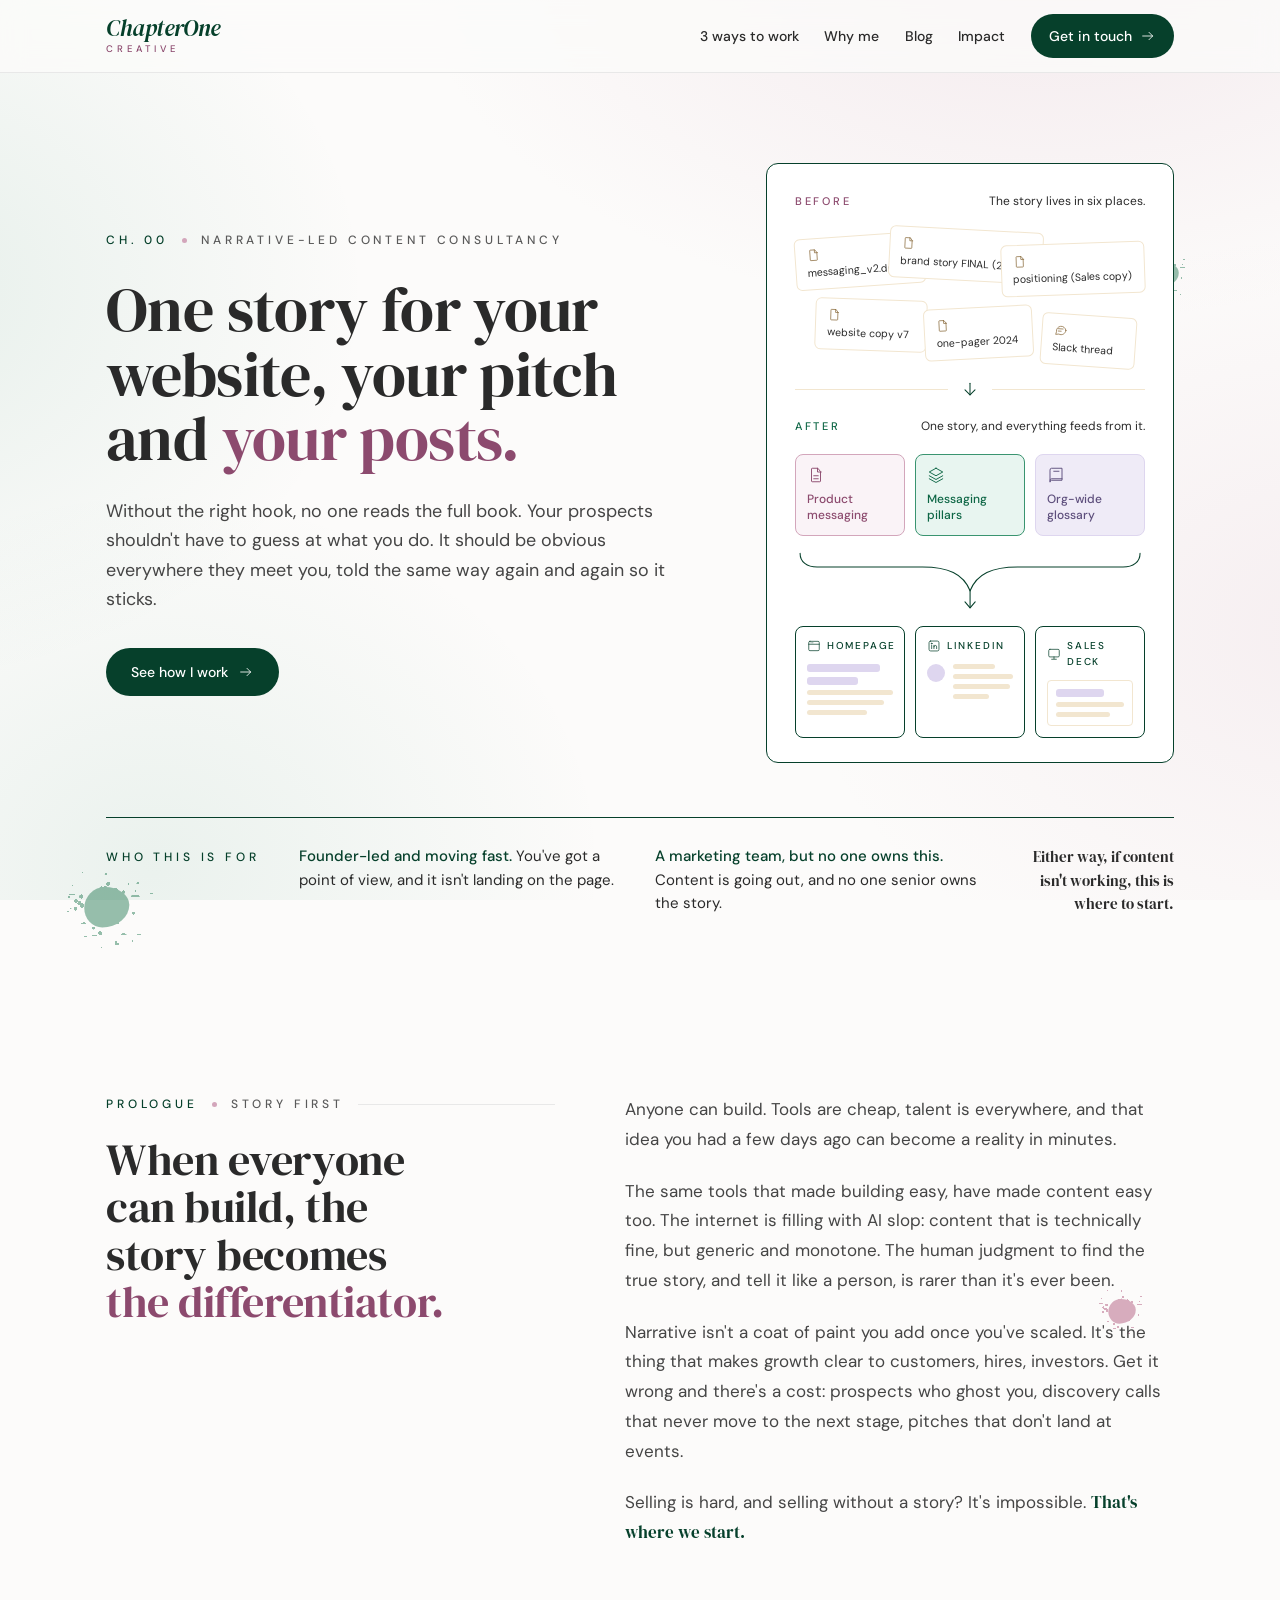
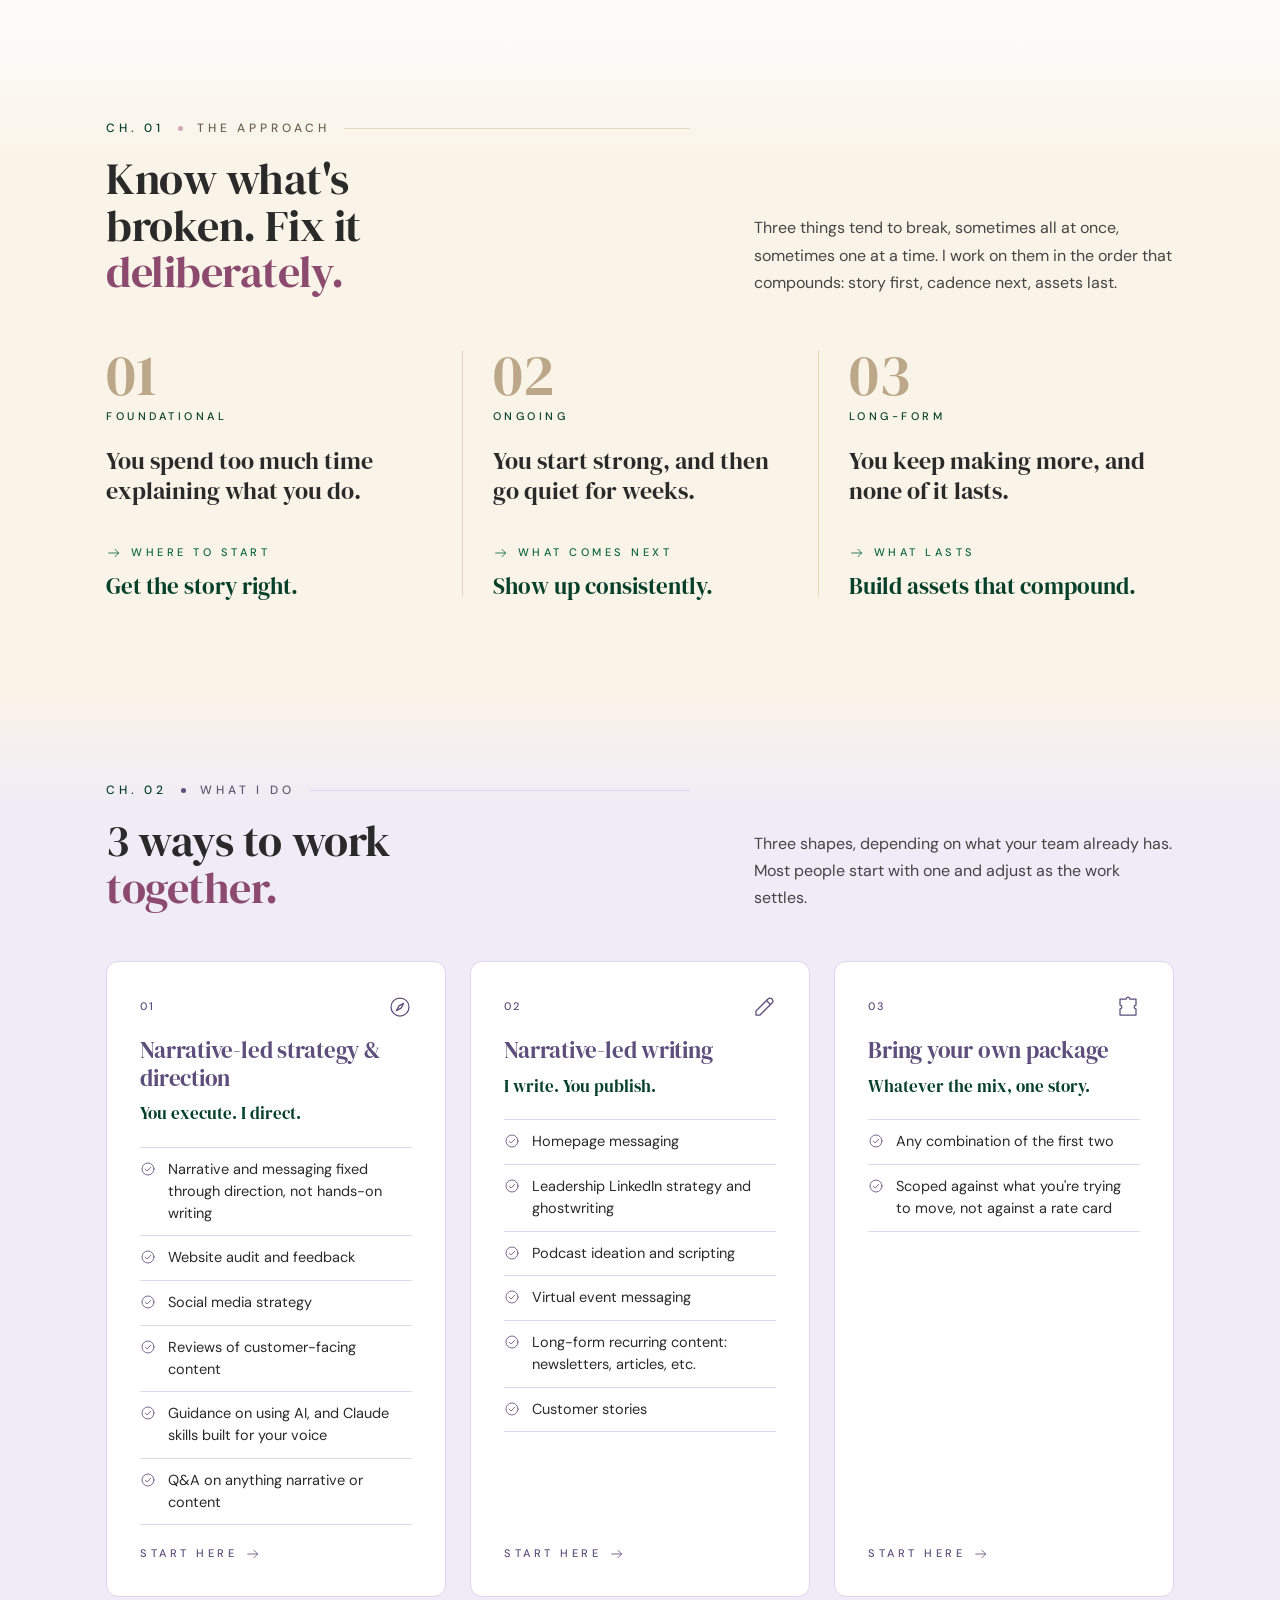
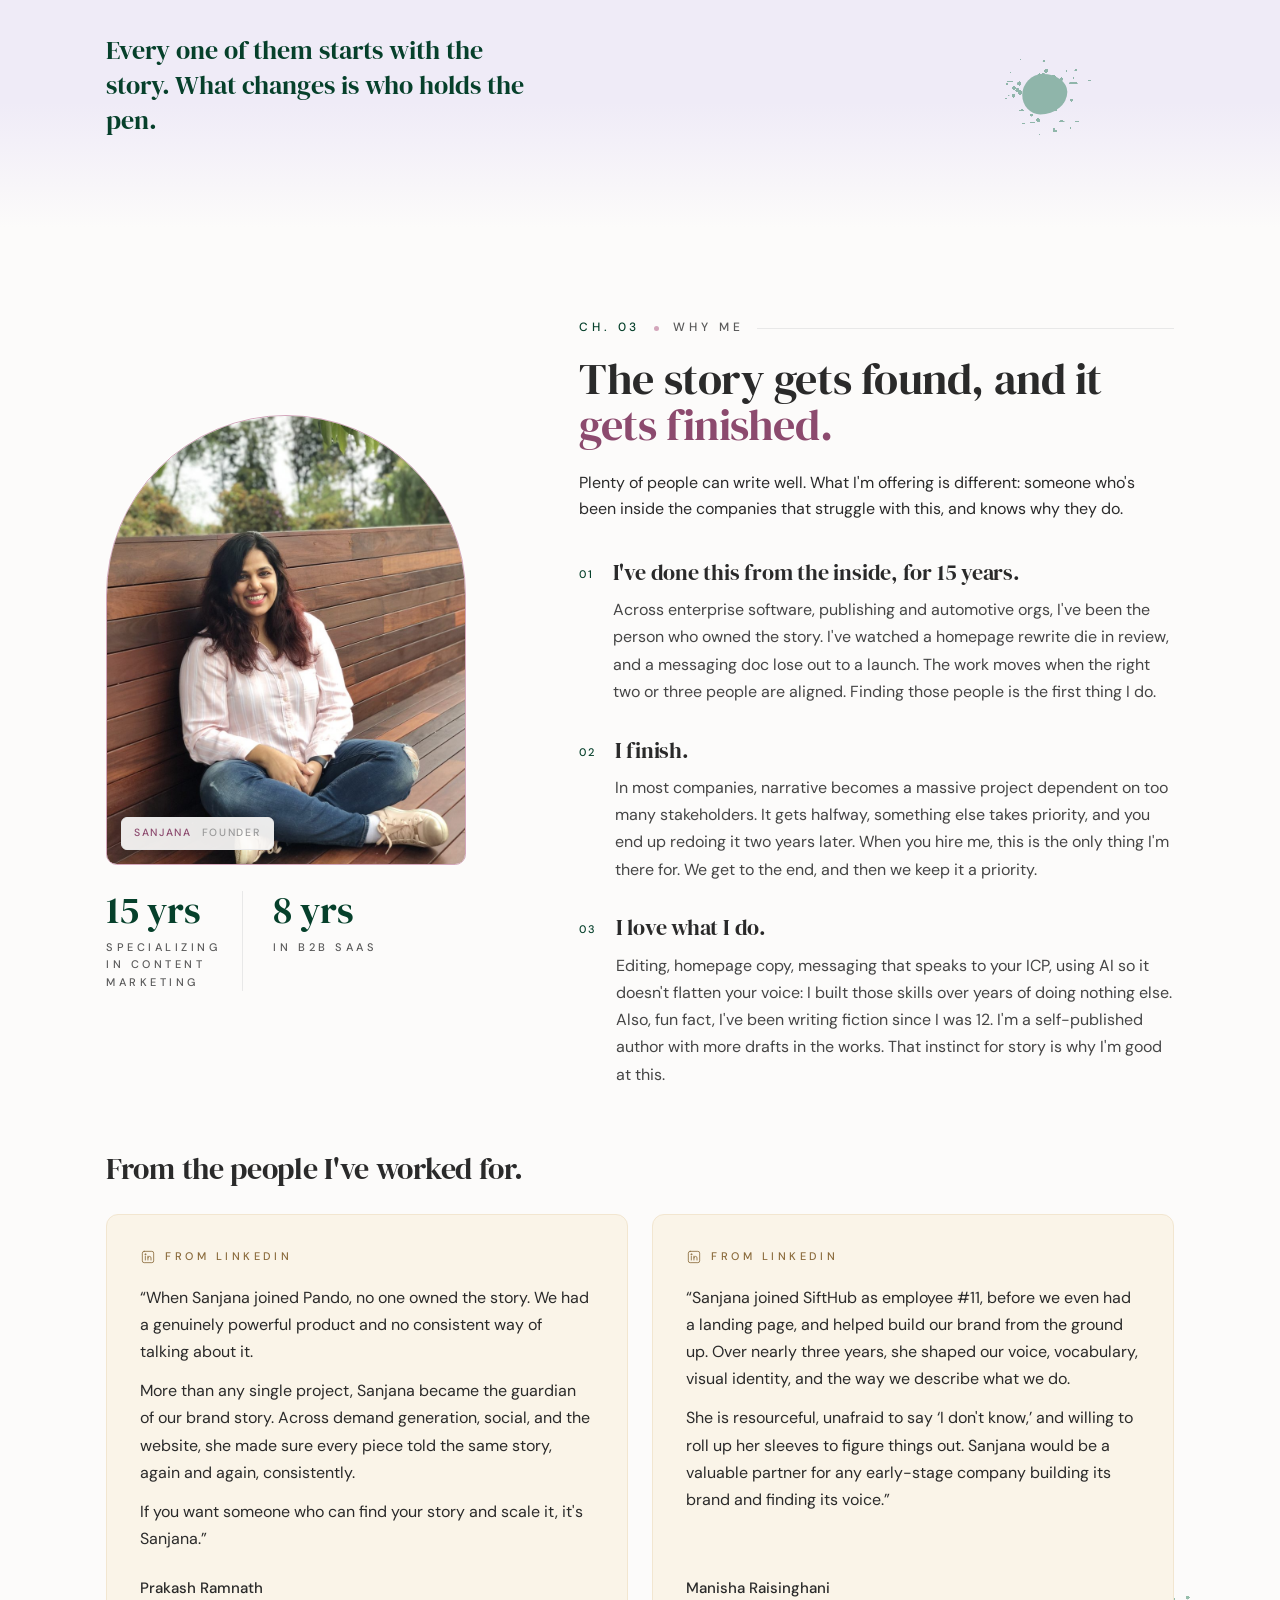
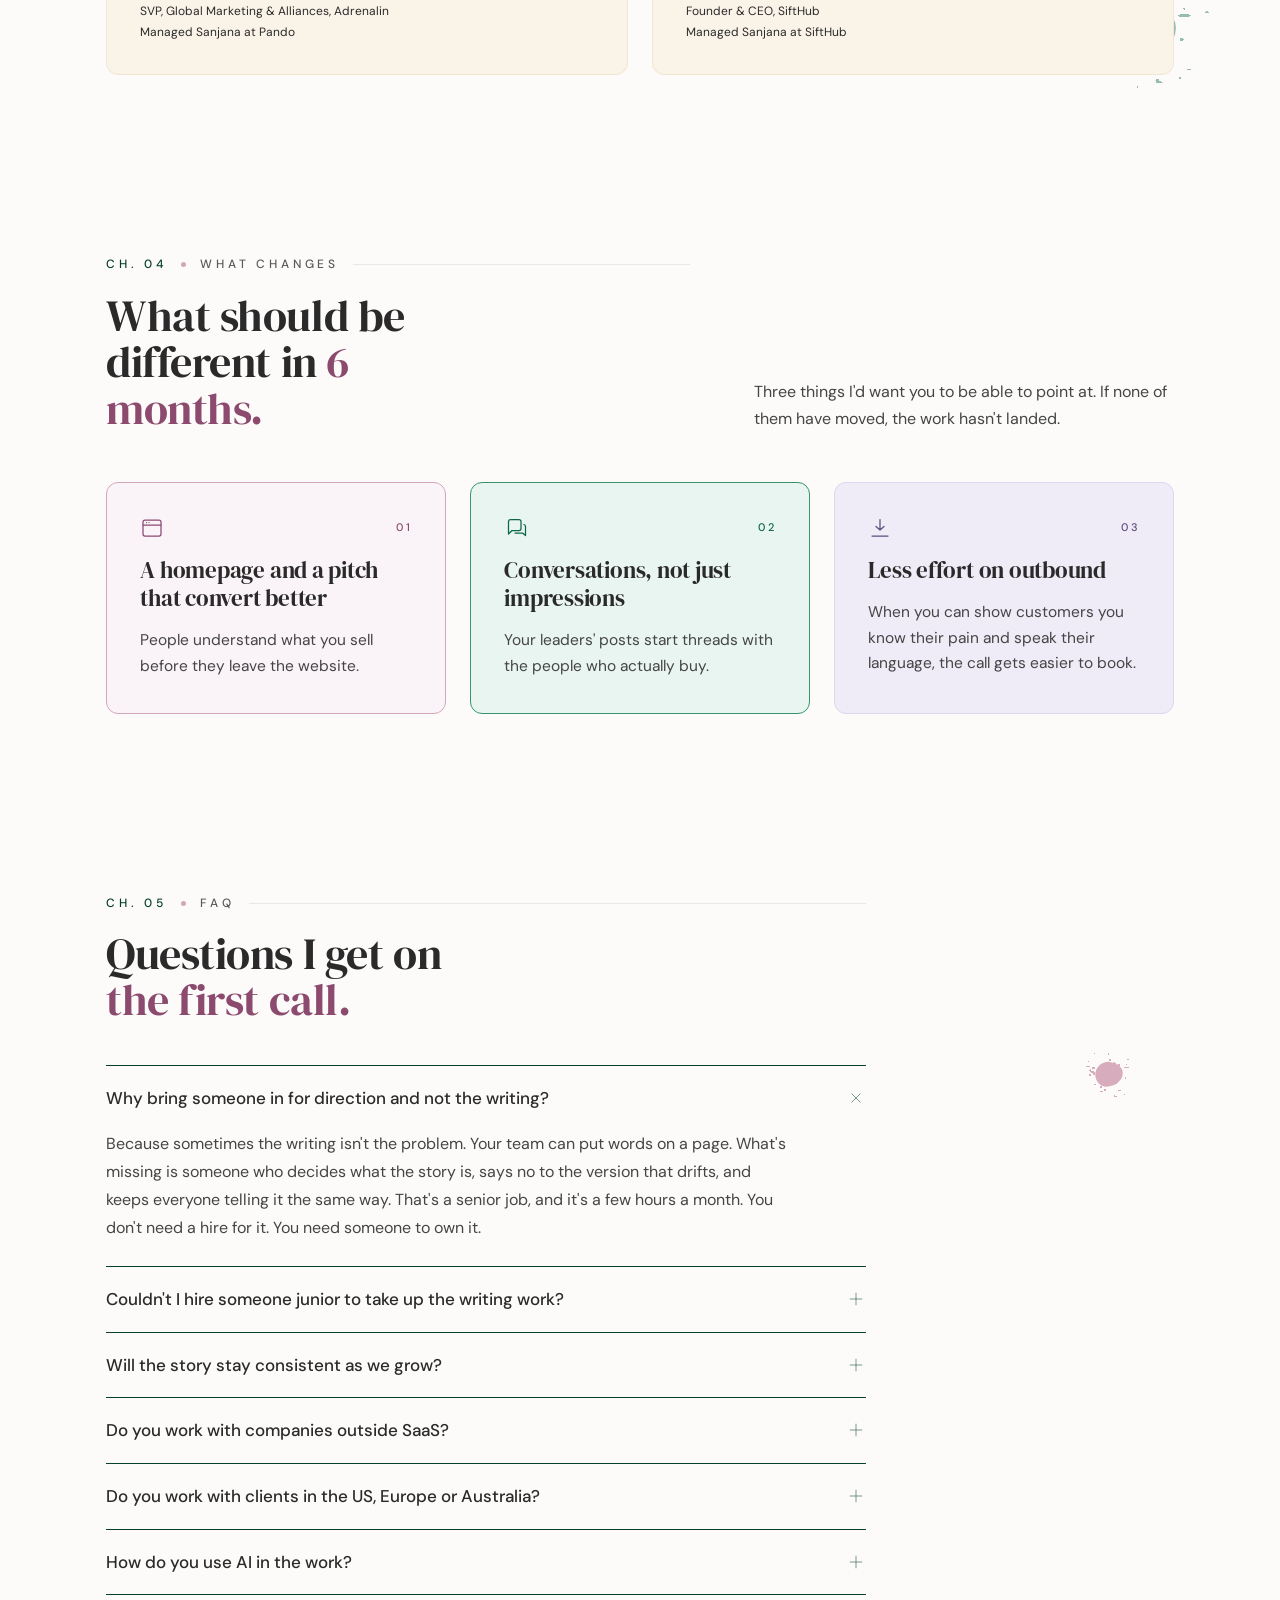
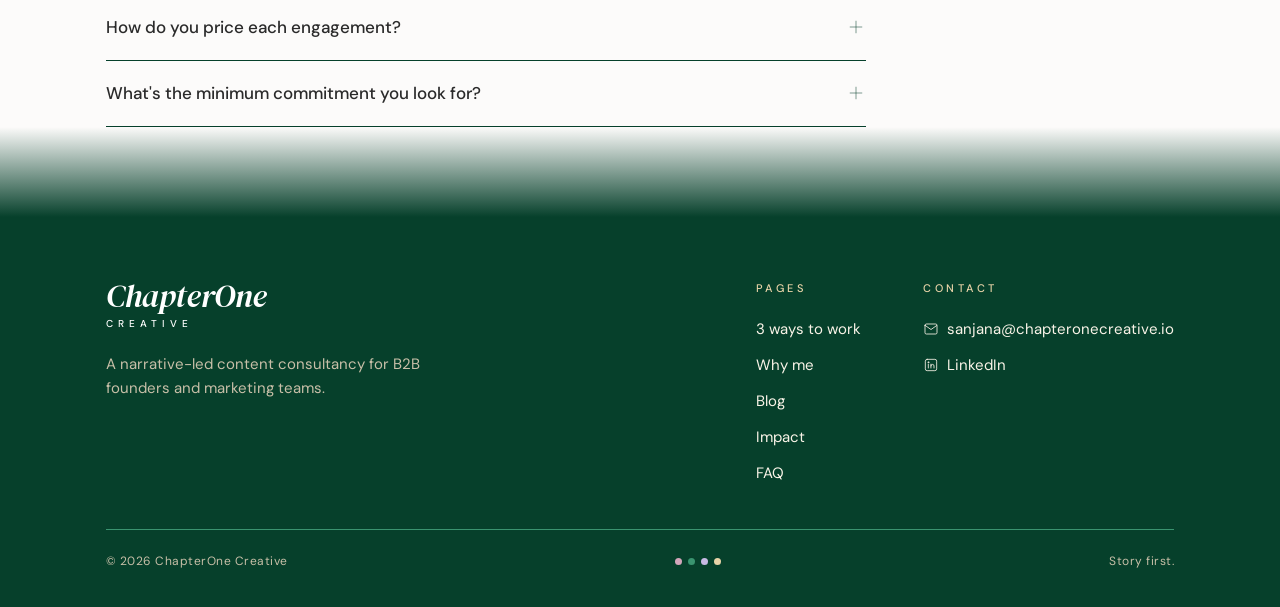
==== commit f9e0bc45: "Hero: new headline and subheading copy Headline: "One story for your website, your pitch and your po" ====
--- a/index.html
+++ b/index.html
@@ -85,8 +85,8 @@
 <div class="hero-grid">
 <div class="hero-text">
 <div class="chapter reveal"><span class="no">Ch. 00</span><span class="dot"></span><span class="label">Narrative-led content consultancy</span></div>
-<h1 class="hero-headline reveal d1">Without the right hook, no one reads the <span class="c-rose">full book.</span></h1>
-<p class="hero-sub reveal d2">Your prospects shouldn't have to guess at what you do. It should be obvious: on your website, in the way you pitch, and in your social posts. The same story everywhere, told consistently again and again so it sticks.</p>
+<h1 class="hero-headline reveal d1">One story for your website, your pitch and <span class="c-rose">your posts.</span></h1>
+<p class="hero-sub reveal d2">Without the right hook, no one reads the full book. Your prospects shouldn't have to guess at what you do. It should be obvious everywhere they meet you, told the same way again and again so it sticks.</p>
 <div class="hero-ctas reveal d3">
 <a href="#what-i-do" class="btn btn-forest">See how I work<span class="icon i-16"><svg xmlns="http://www.w3.org/2000/svg" viewBox="0 0 24 24" width="24" height="24"><g fill="none" stroke="currentColor" stroke-width="1.25" stroke-linecap="round" stroke-linejoin="round"><path d="M4 12h15"></path><path d="m13.5 6.5 5.5 5.5-5.5 5.5"></path></g></svg></span></a>
 </div>
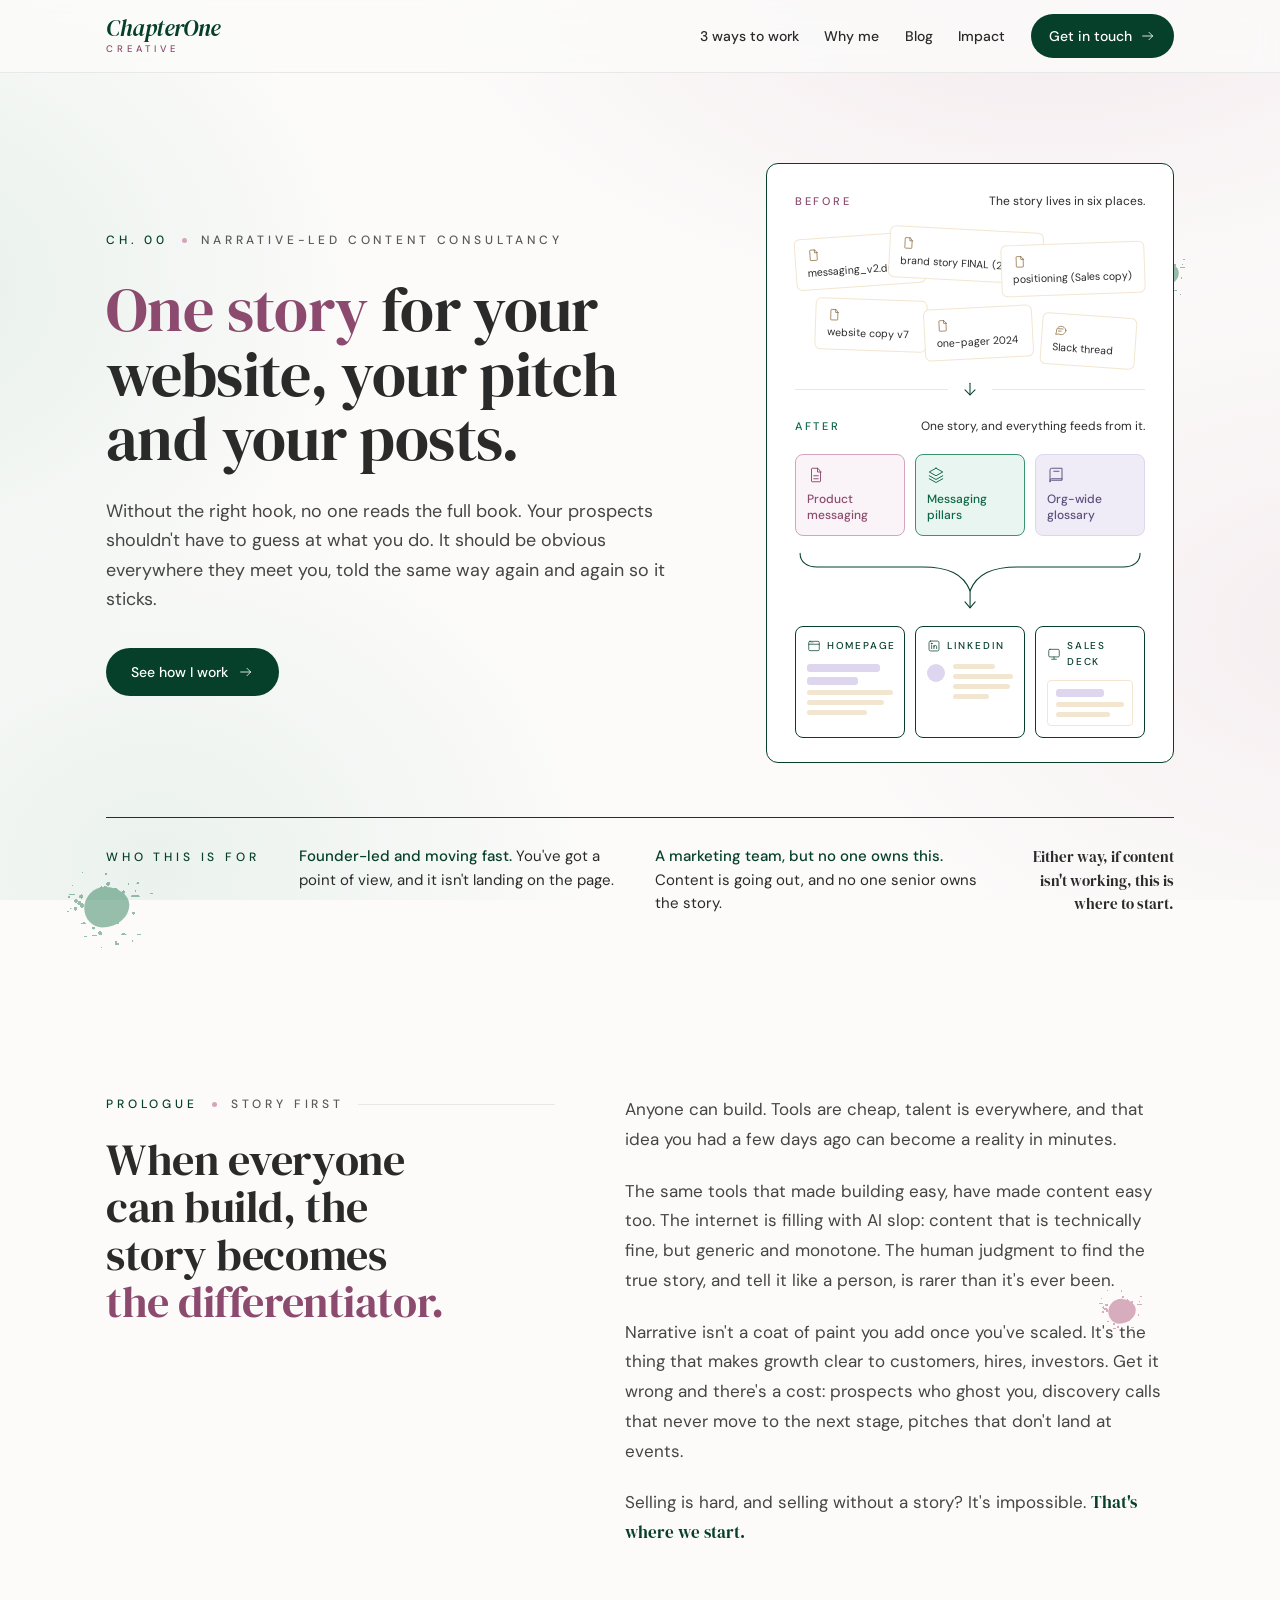
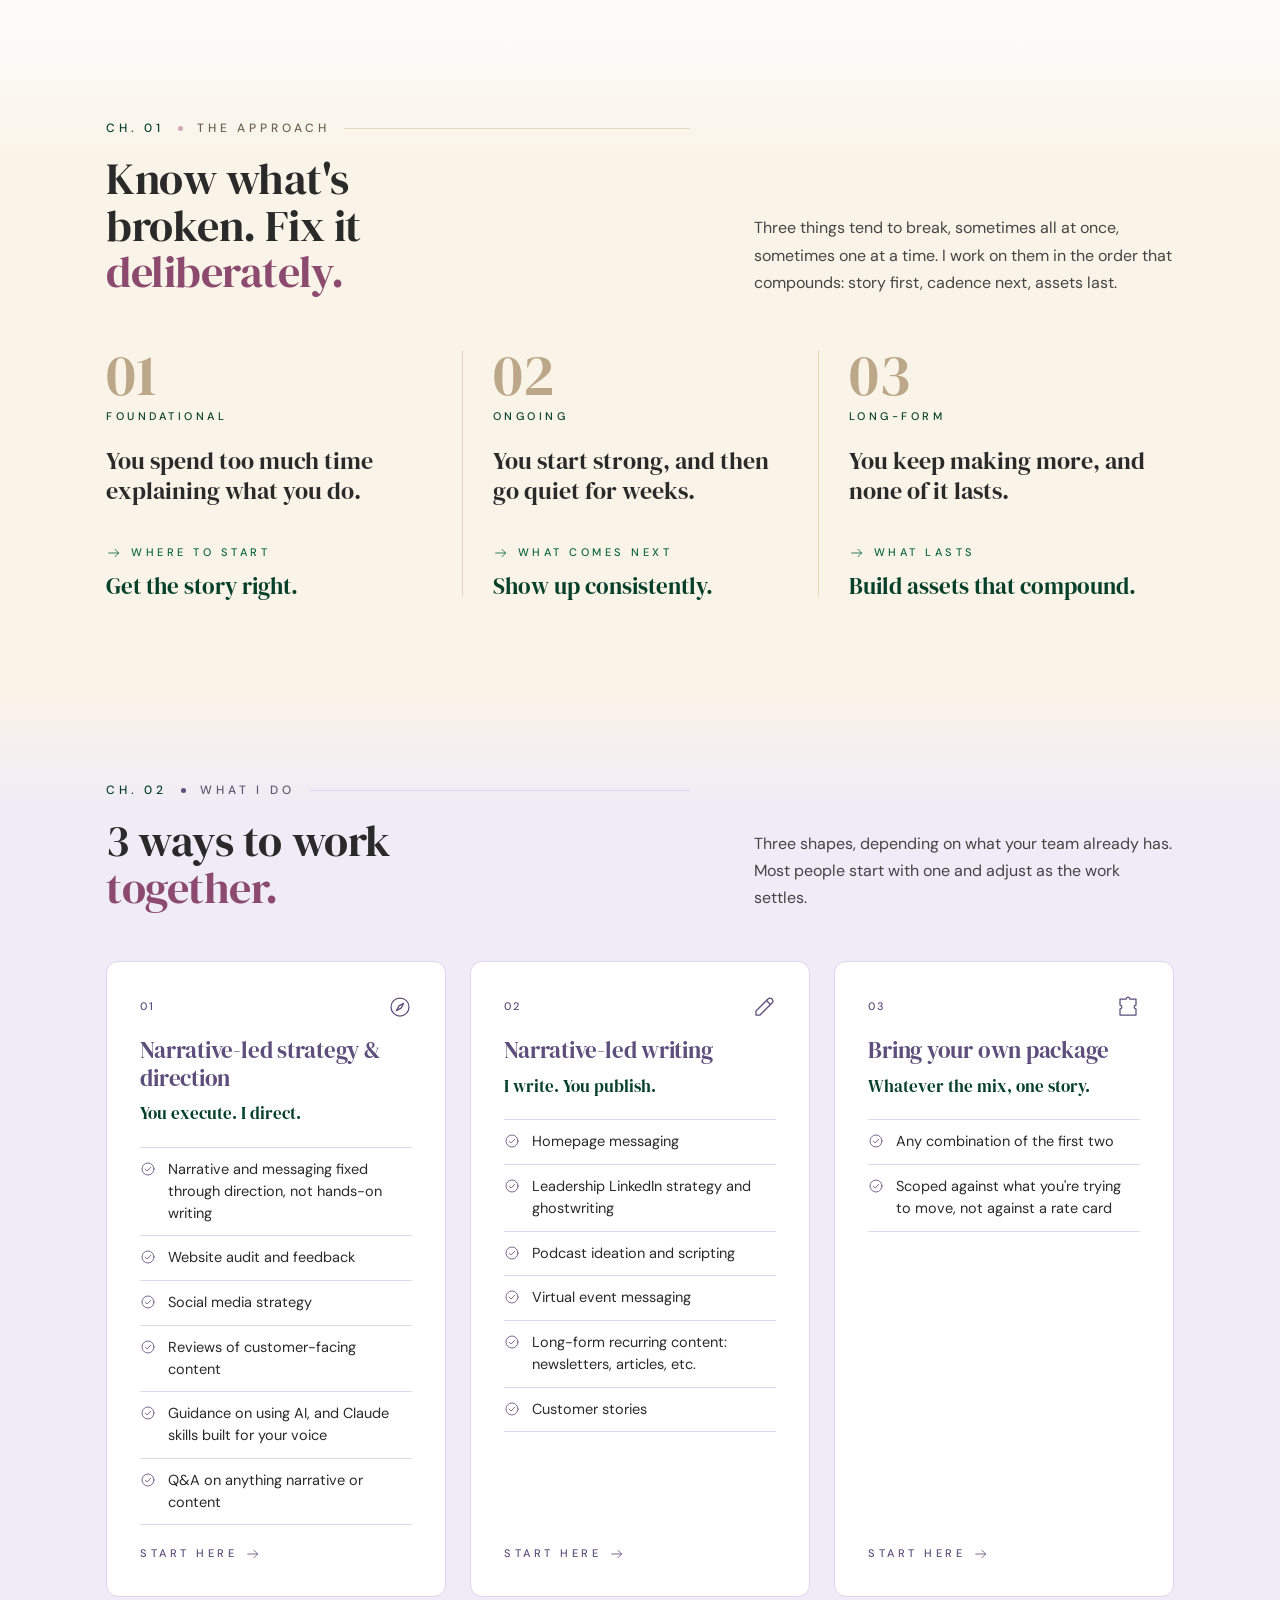
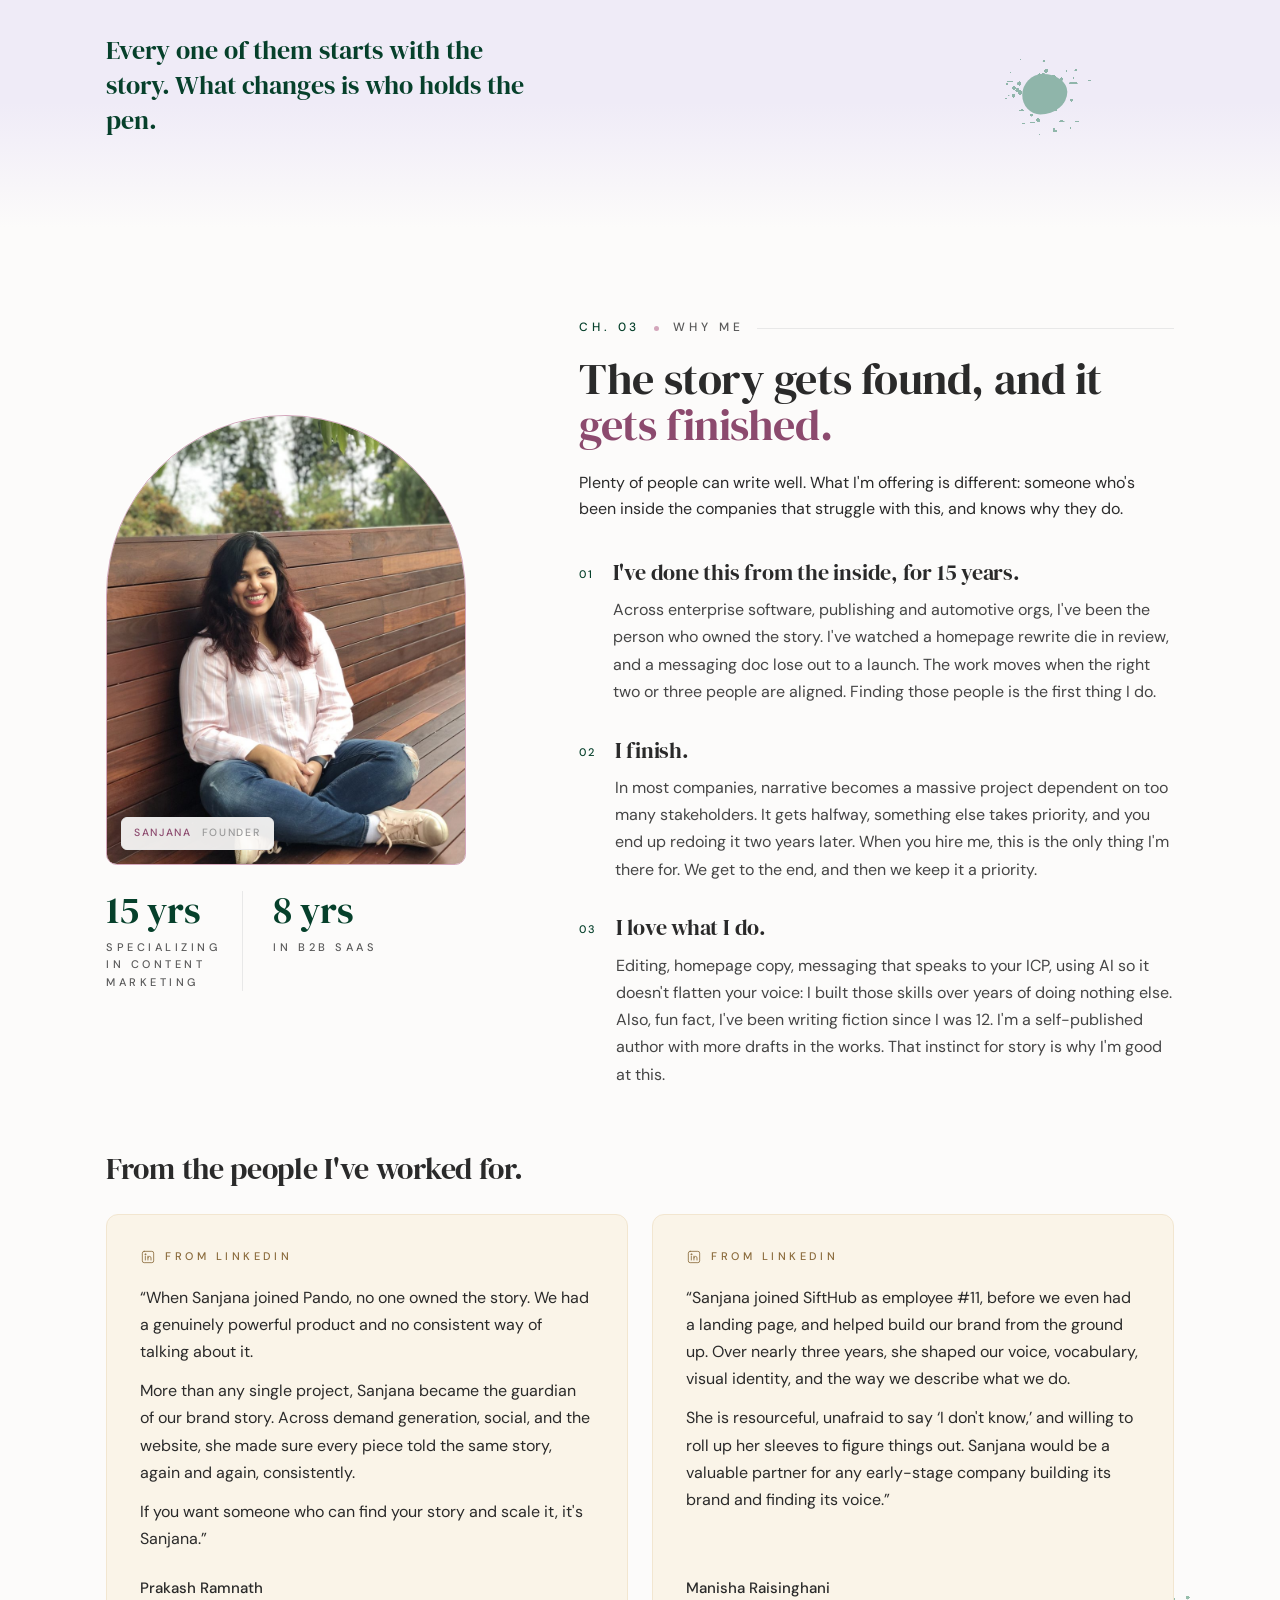
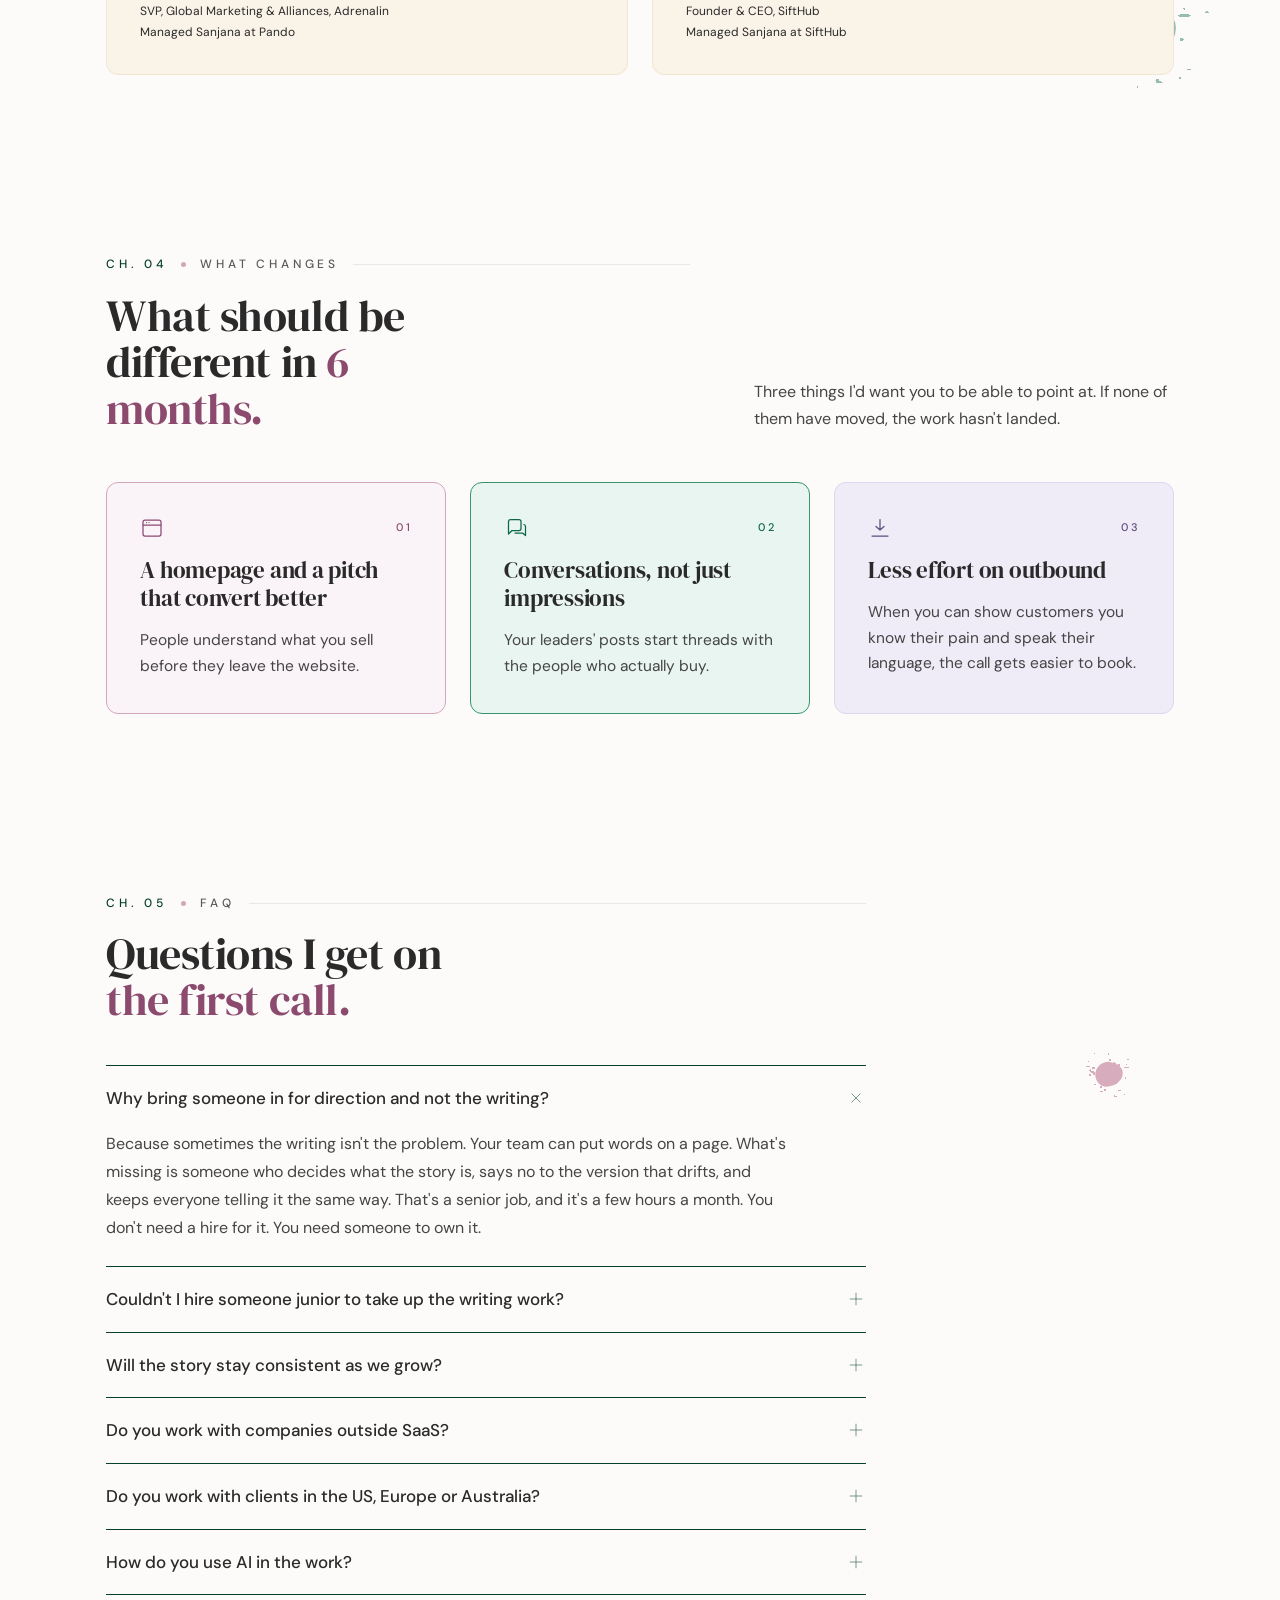
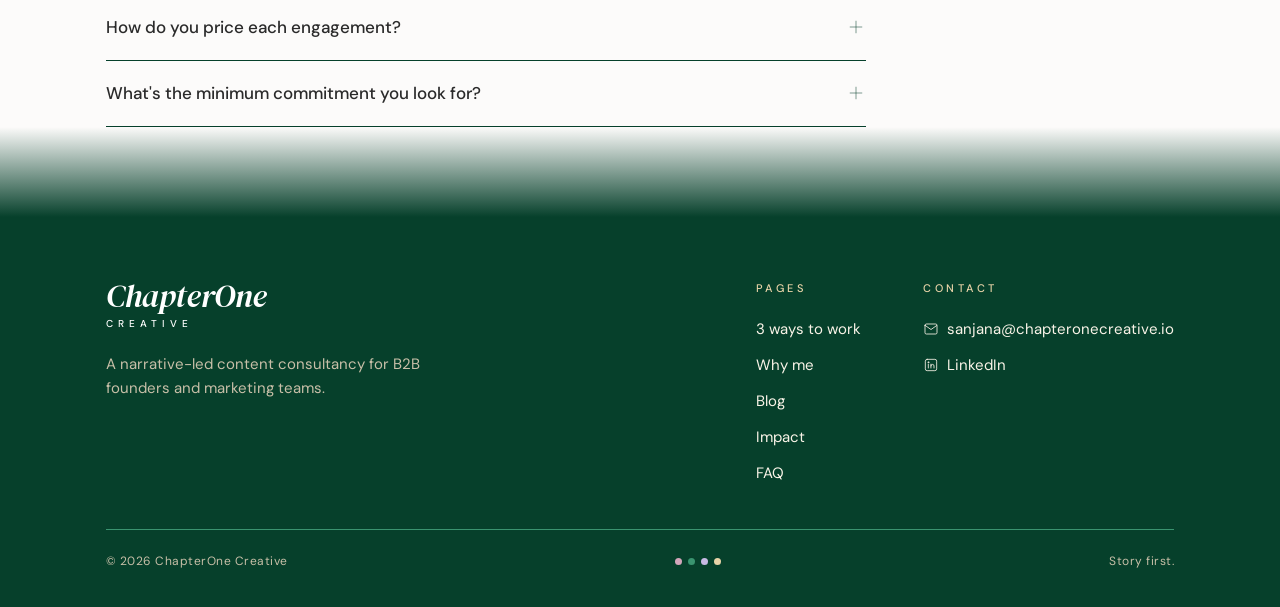
==== commit d22a88e2: "Hero: move the rose accent to "One story" Co-Authored-By: Claude Fable 5.1 <noreply@anthropic.com> C" ====
--- a/index.html
+++ b/index.html
@@ -85,7 +85,7 @@
 <div class="hero-grid">
 <div class="hero-text">
 <div class="chapter reveal"><span class="no">Ch. 00</span><span class="dot"></span><span class="label">Narrative-led content consultancy</span></div>
-<h1 class="hero-headline reveal d1">One story for your website, your pitch and <span class="c-rose">your posts.</span></h1>
+<h1 class="hero-headline reveal d1"><span class="c-rose">One story</span> for your website, your pitch and your posts.</h1>
 <p class="hero-sub reveal d2">Without the right hook, no one reads the full book. Your prospects shouldn't have to guess at what you do. It should be obvious everywhere they meet you, told the same way again and again so it sticks.</p>
 <div class="hero-ctas reveal d3">
 <a href="#what-i-do" class="btn btn-forest">See how I work<span class="icon i-16"><svg xmlns="http://www.w3.org/2000/svg" viewBox="0 0 24 24" width="24" height="24"><g fill="none" stroke="currentColor" stroke-width="1.25" stroke-linecap="round" stroke-linejoin="round"><path d="M4 12h15"></path><path d="m13.5 6.5 5.5 5.5-5.5 5.5"></path></g></svg></span></a>
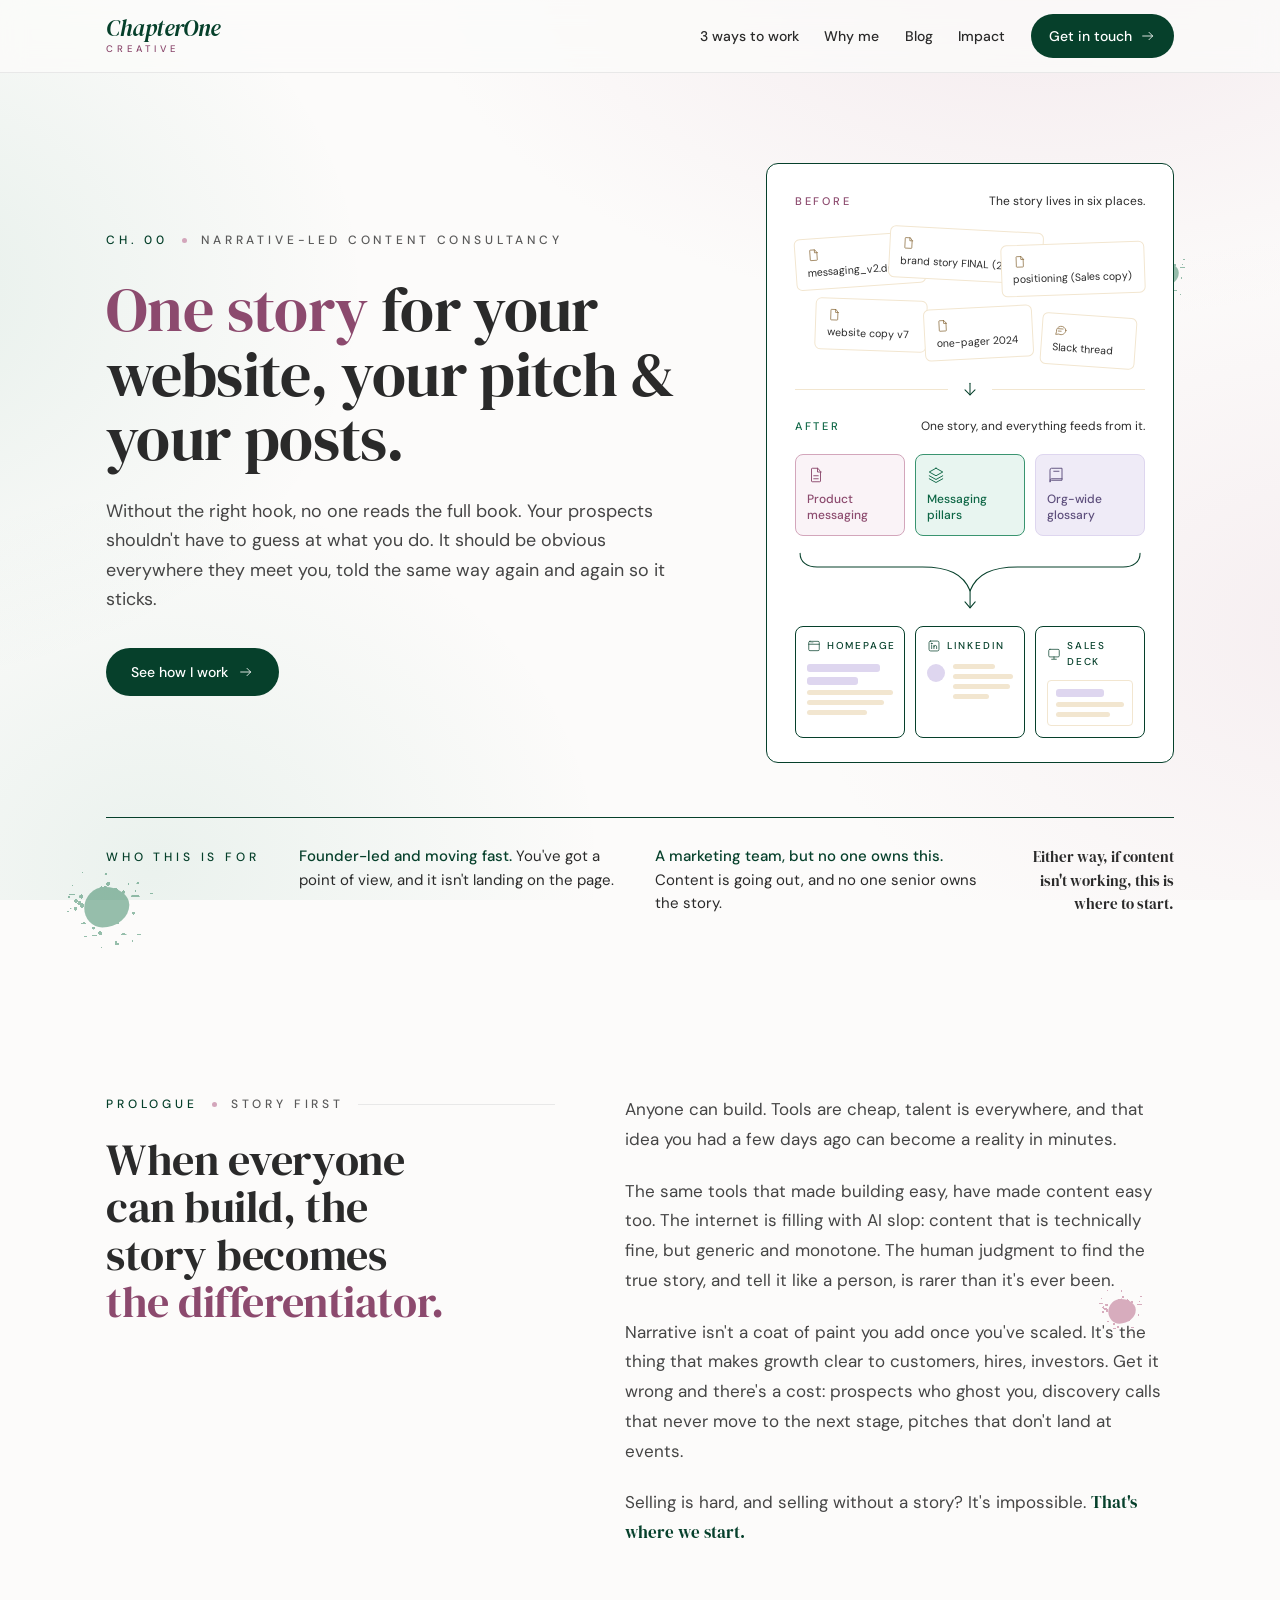
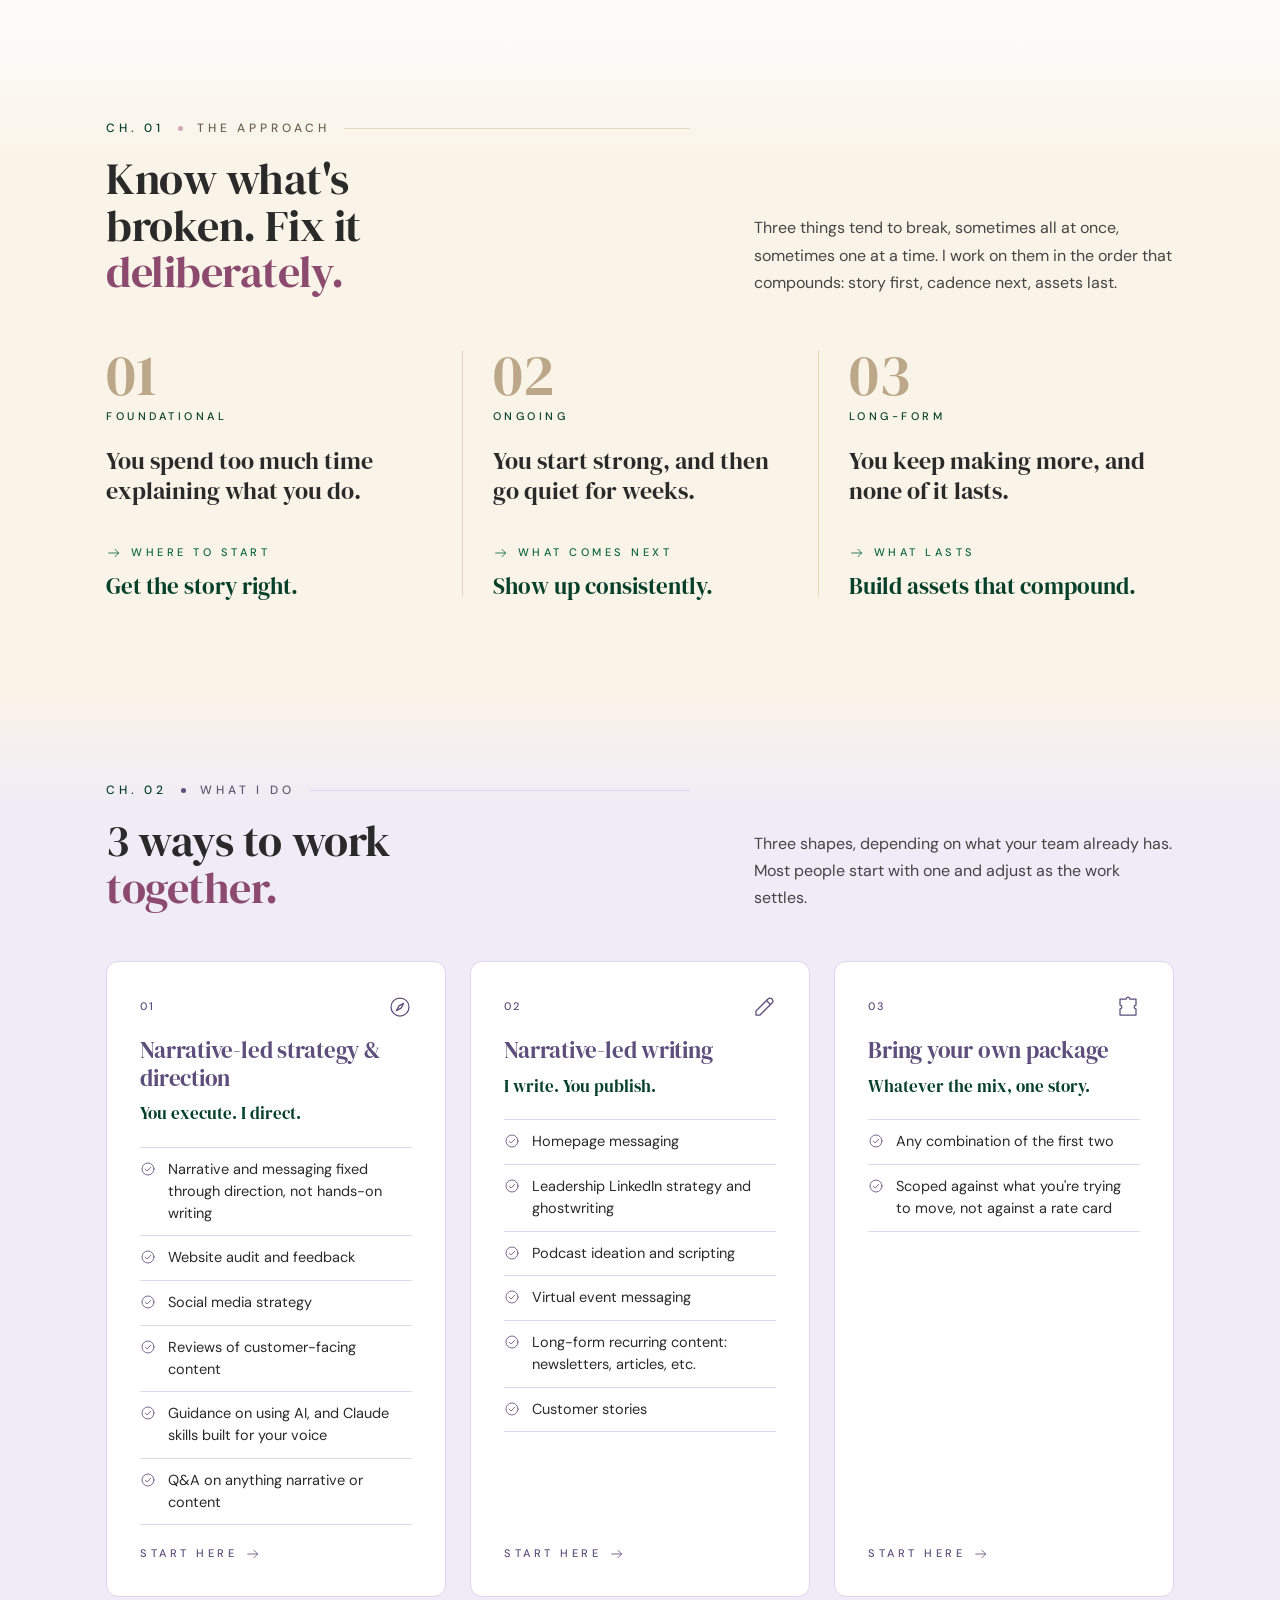
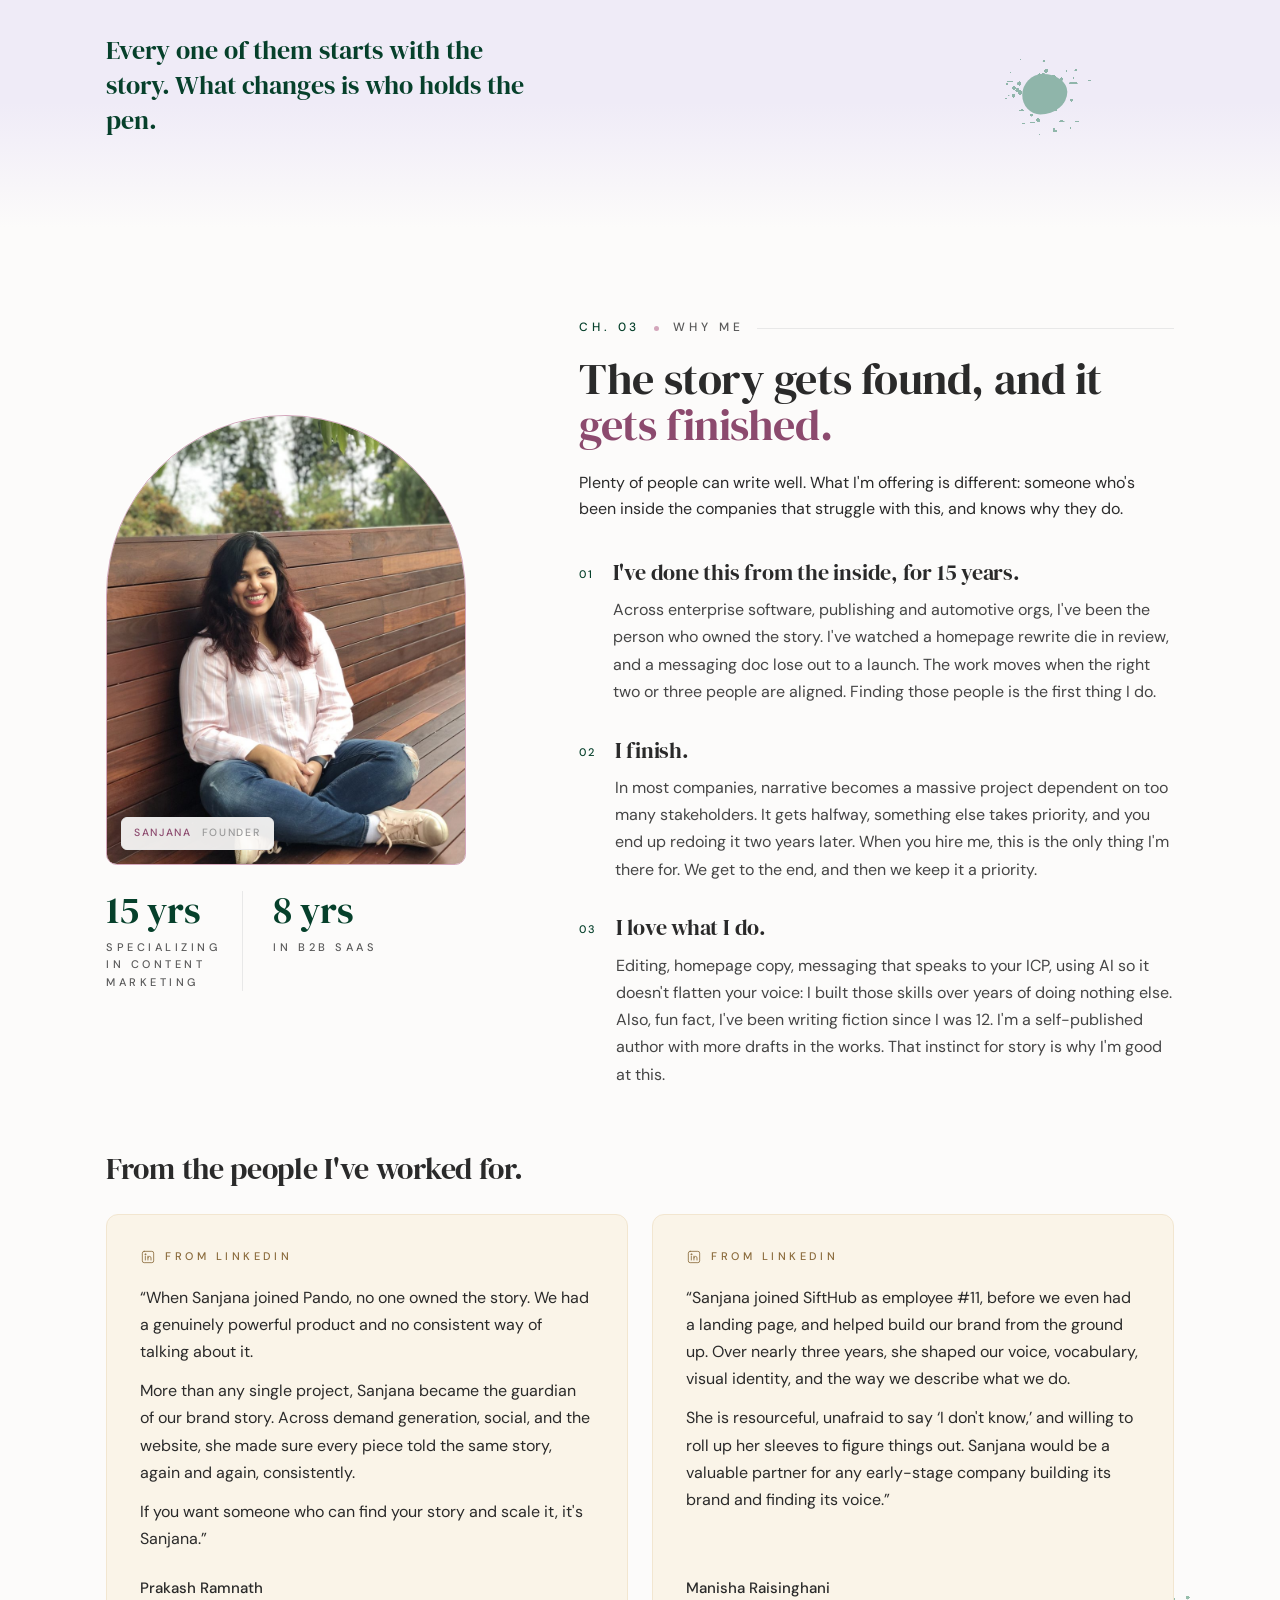
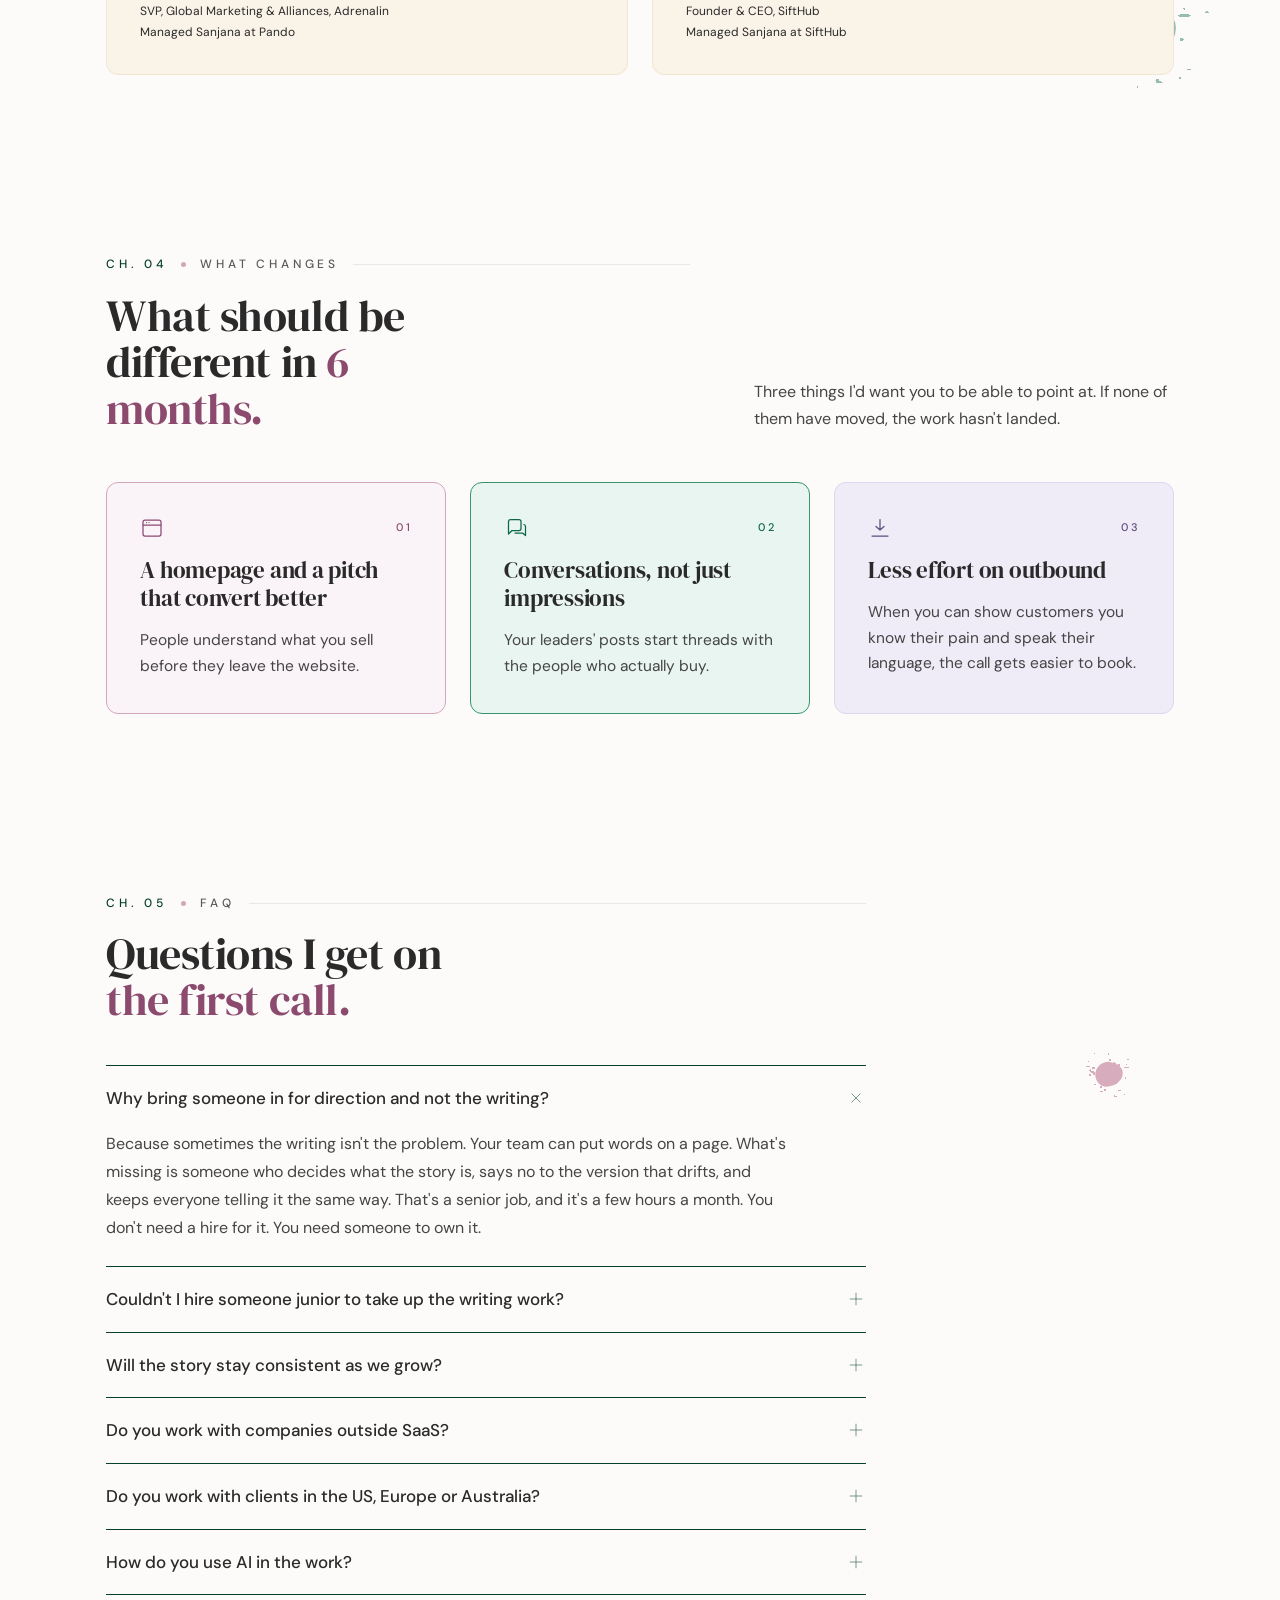
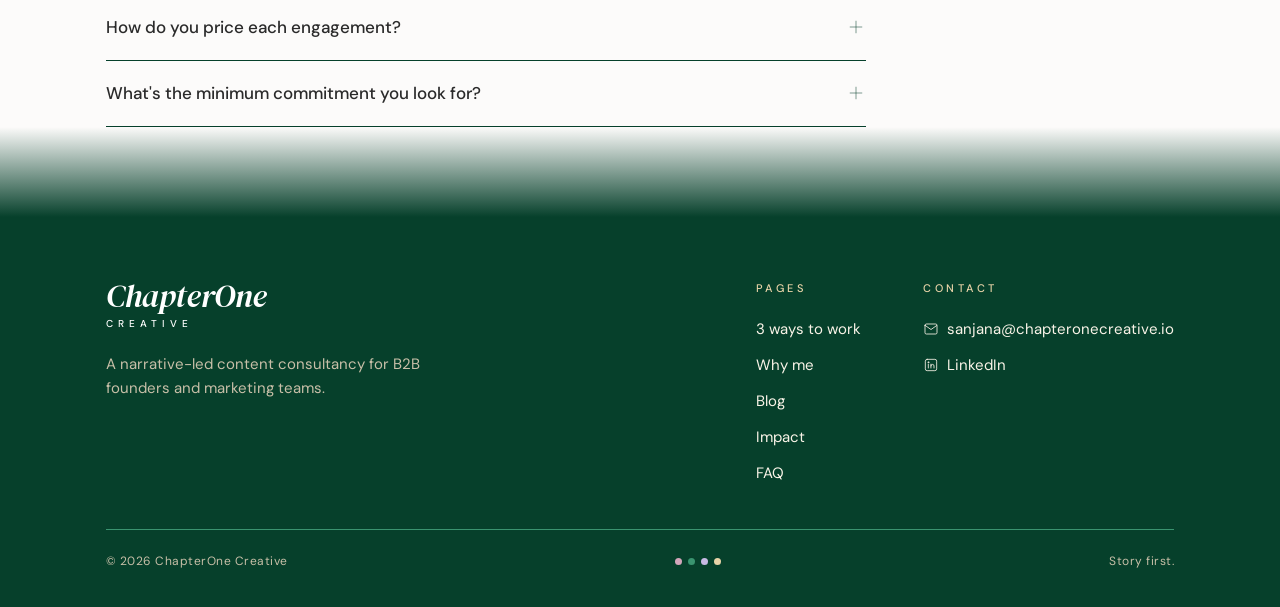
==== commit 9036afe2: "Update index.html" ====
--- a/index.html
+++ b/index.html
@@ -85,7 +85,7 @@
 <div class="hero-grid">
 <div class="hero-text">
 <div class="chapter reveal"><span class="no">Ch. 00</span><span class="dot"></span><span class="label">Narrative-led content consultancy</span></div>
-<h1 class="hero-headline reveal d1"><span class="c-rose">One story</span> for your website, your pitch and your posts.</h1>
+<h1 class="hero-headline reveal d1"><span class="c-rose">One story</span> for your website, your pitch & your posts.</h1>
 <p class="hero-sub reveal d2">Without the right hook, no one reads the full book. Your prospects shouldn't have to guess at what you do. It should be obvious everywhere they meet you, told the same way again and again so it sticks.</p>
 <div class="hero-ctas reveal d3">
 <a href="#what-i-do" class="btn btn-forest">See how I work<span class="icon i-16"><svg xmlns="http://www.w3.org/2000/svg" viewBox="0 0 24 24" width="24" height="24"><g fill="none" stroke="currentColor" stroke-width="1.25" stroke-linecap="round" stroke-linejoin="round"><path d="M4 12h15"></path><path d="m13.5 6.5 5.5 5.5-5.5 5.5"></path></g></svg></span></a>
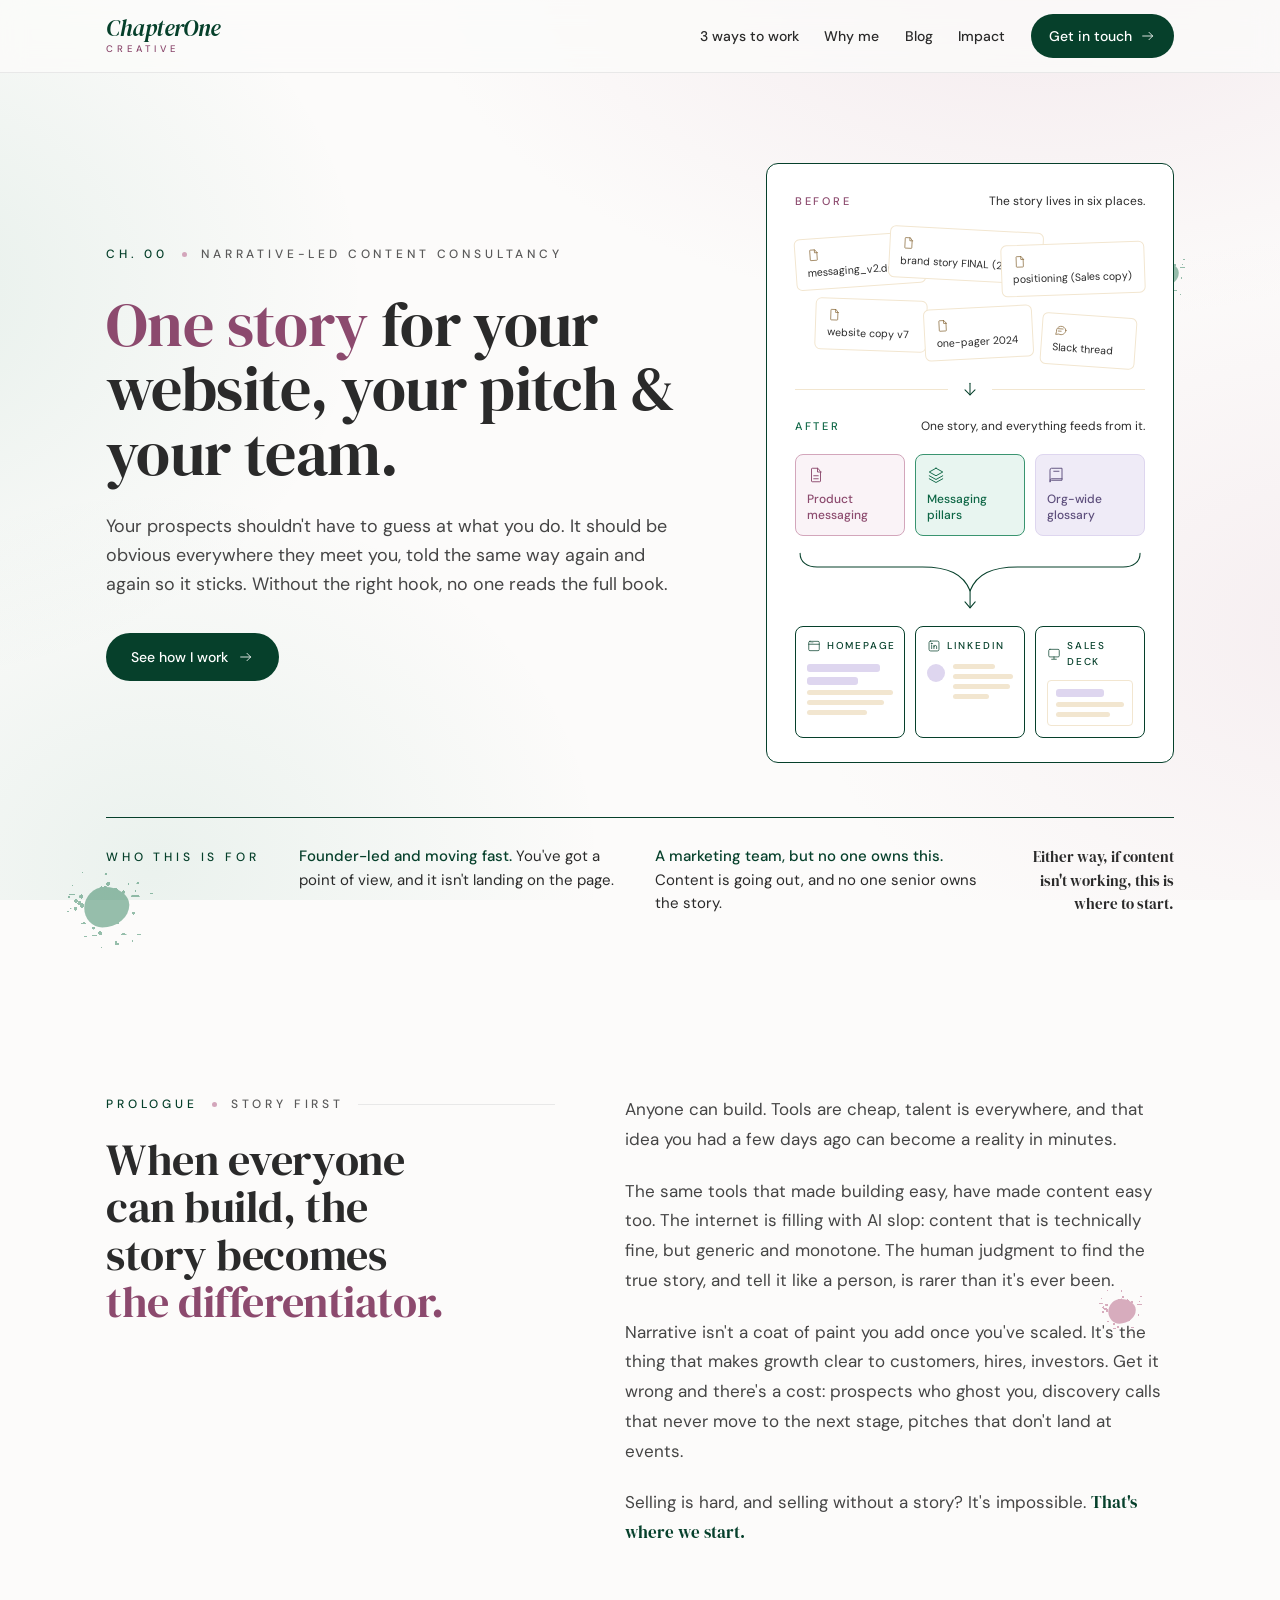
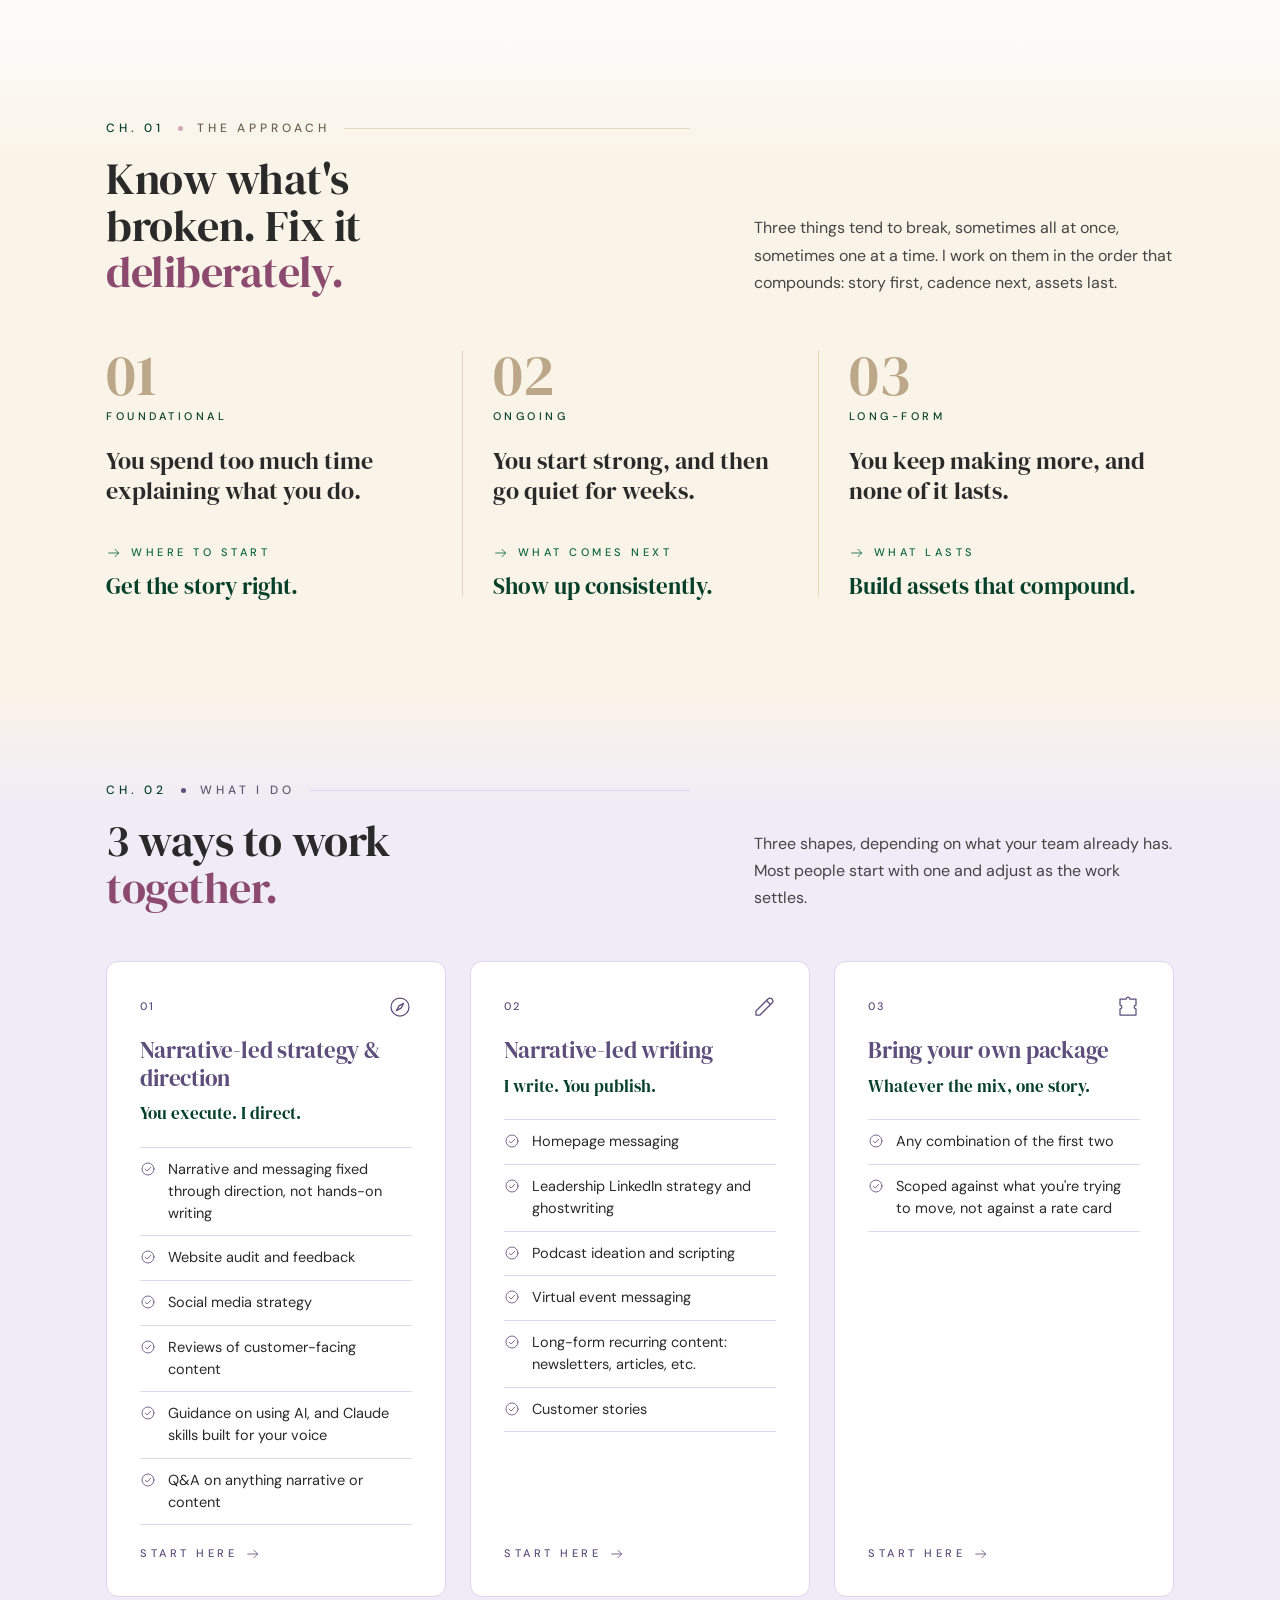
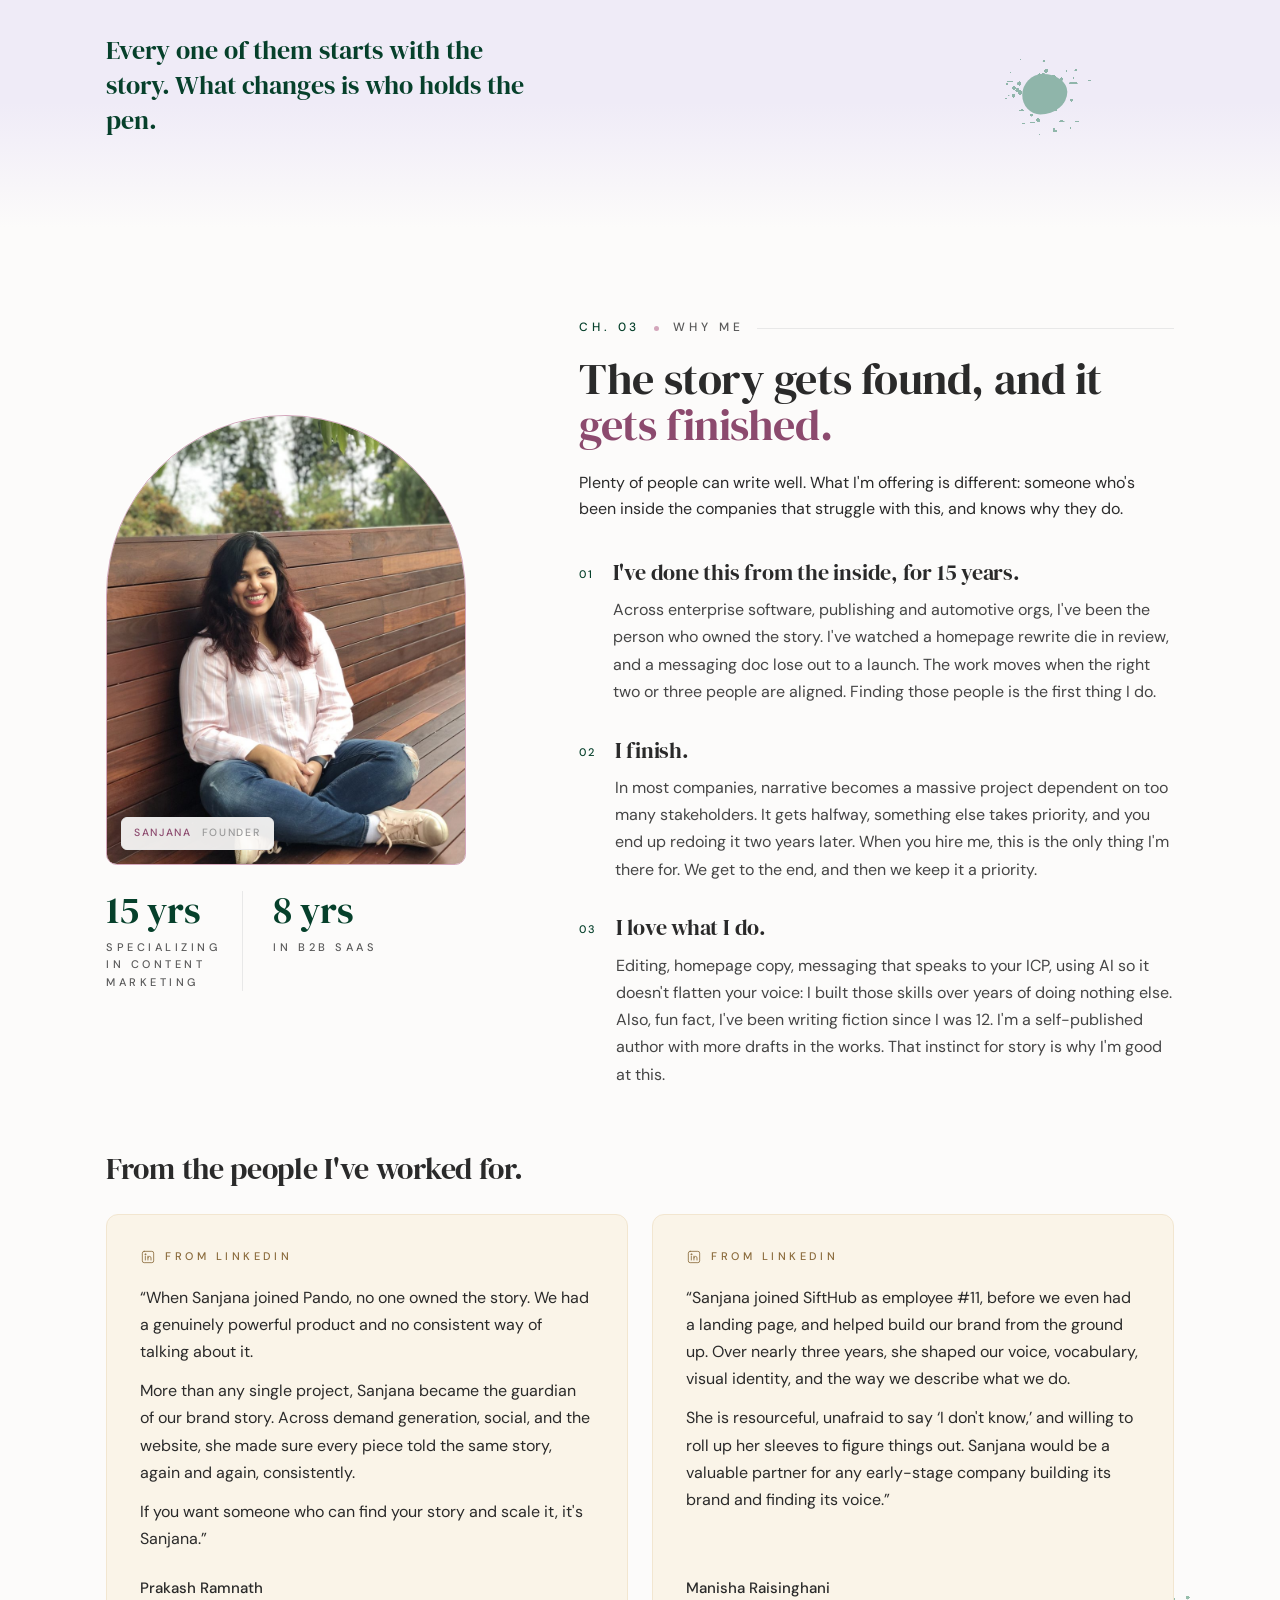
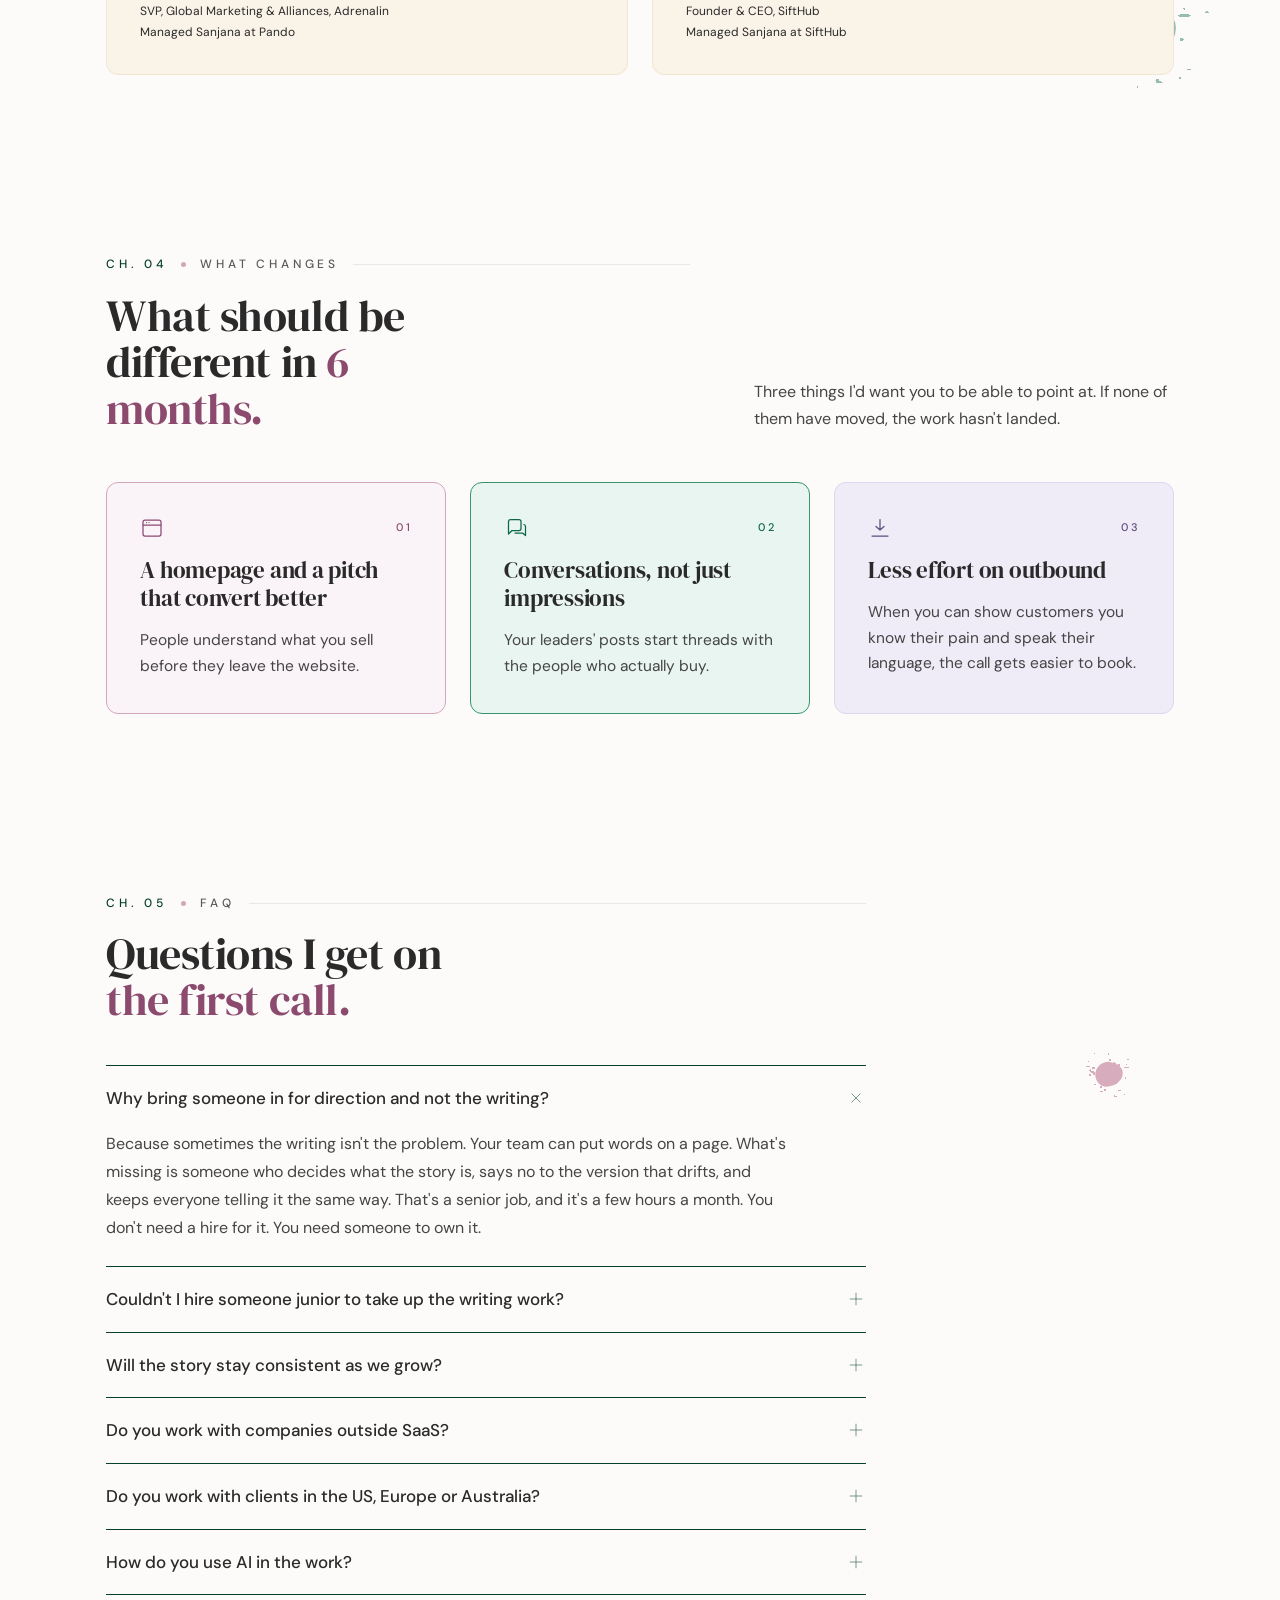
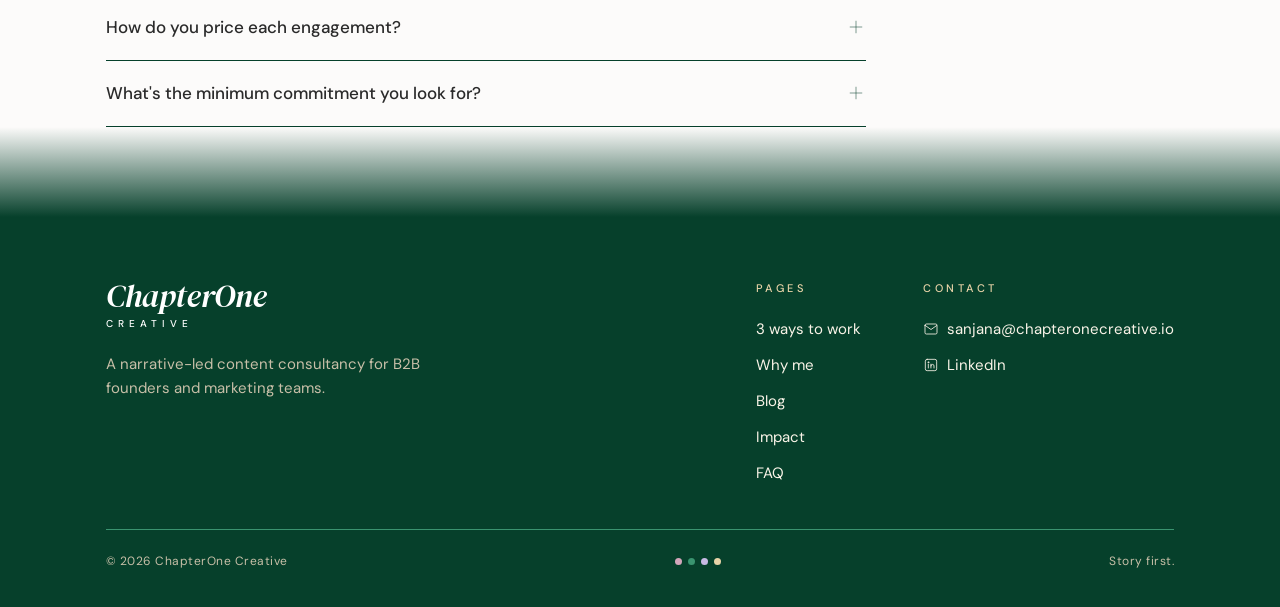
==== commit b2001fc9: "Update index.html" ====
--- a/index.html
+++ b/index.html
@@ -85,8 +85,8 @@
 <div class="hero-grid">
 <div class="hero-text">
 <div class="chapter reveal"><span class="no">Ch. 00</span><span class="dot"></span><span class="label">Narrative-led content consultancy</span></div>
-<h1 class="hero-headline reveal d1"><span class="c-rose">One story</span> for your website, your pitch & your posts.</h1>
-<p class="hero-sub reveal d2">Without the right hook, no one reads the full book. Your prospects shouldn't have to guess at what you do. It should be obvious everywhere they meet you, told the same way again and again so it sticks.</p>
+<h1 class="hero-headline reveal d1"><span class="c-rose">One story</span> for your website, your pitch & your team.</h1>
+<p class="hero-sub reveal d2">Your prospects shouldn't have to guess at what you do. It should be obvious everywhere they meet you, told the same way again and again so it sticks. Without the right hook, no one reads the full book.</p>
 <div class="hero-ctas reveal d3">
 <a href="#what-i-do" class="btn btn-forest">See how I work<span class="icon i-16"><svg xmlns="http://www.w3.org/2000/svg" viewBox="0 0 24 24" width="24" height="24"><g fill="none" stroke="currentColor" stroke-width="1.25" stroke-linecap="round" stroke-linejoin="round"><path d="M4 12h15"></path><path d="m13.5 6.5 5.5 5.5-5.5 5.5"></path></g></svg></span></a>
 </div>
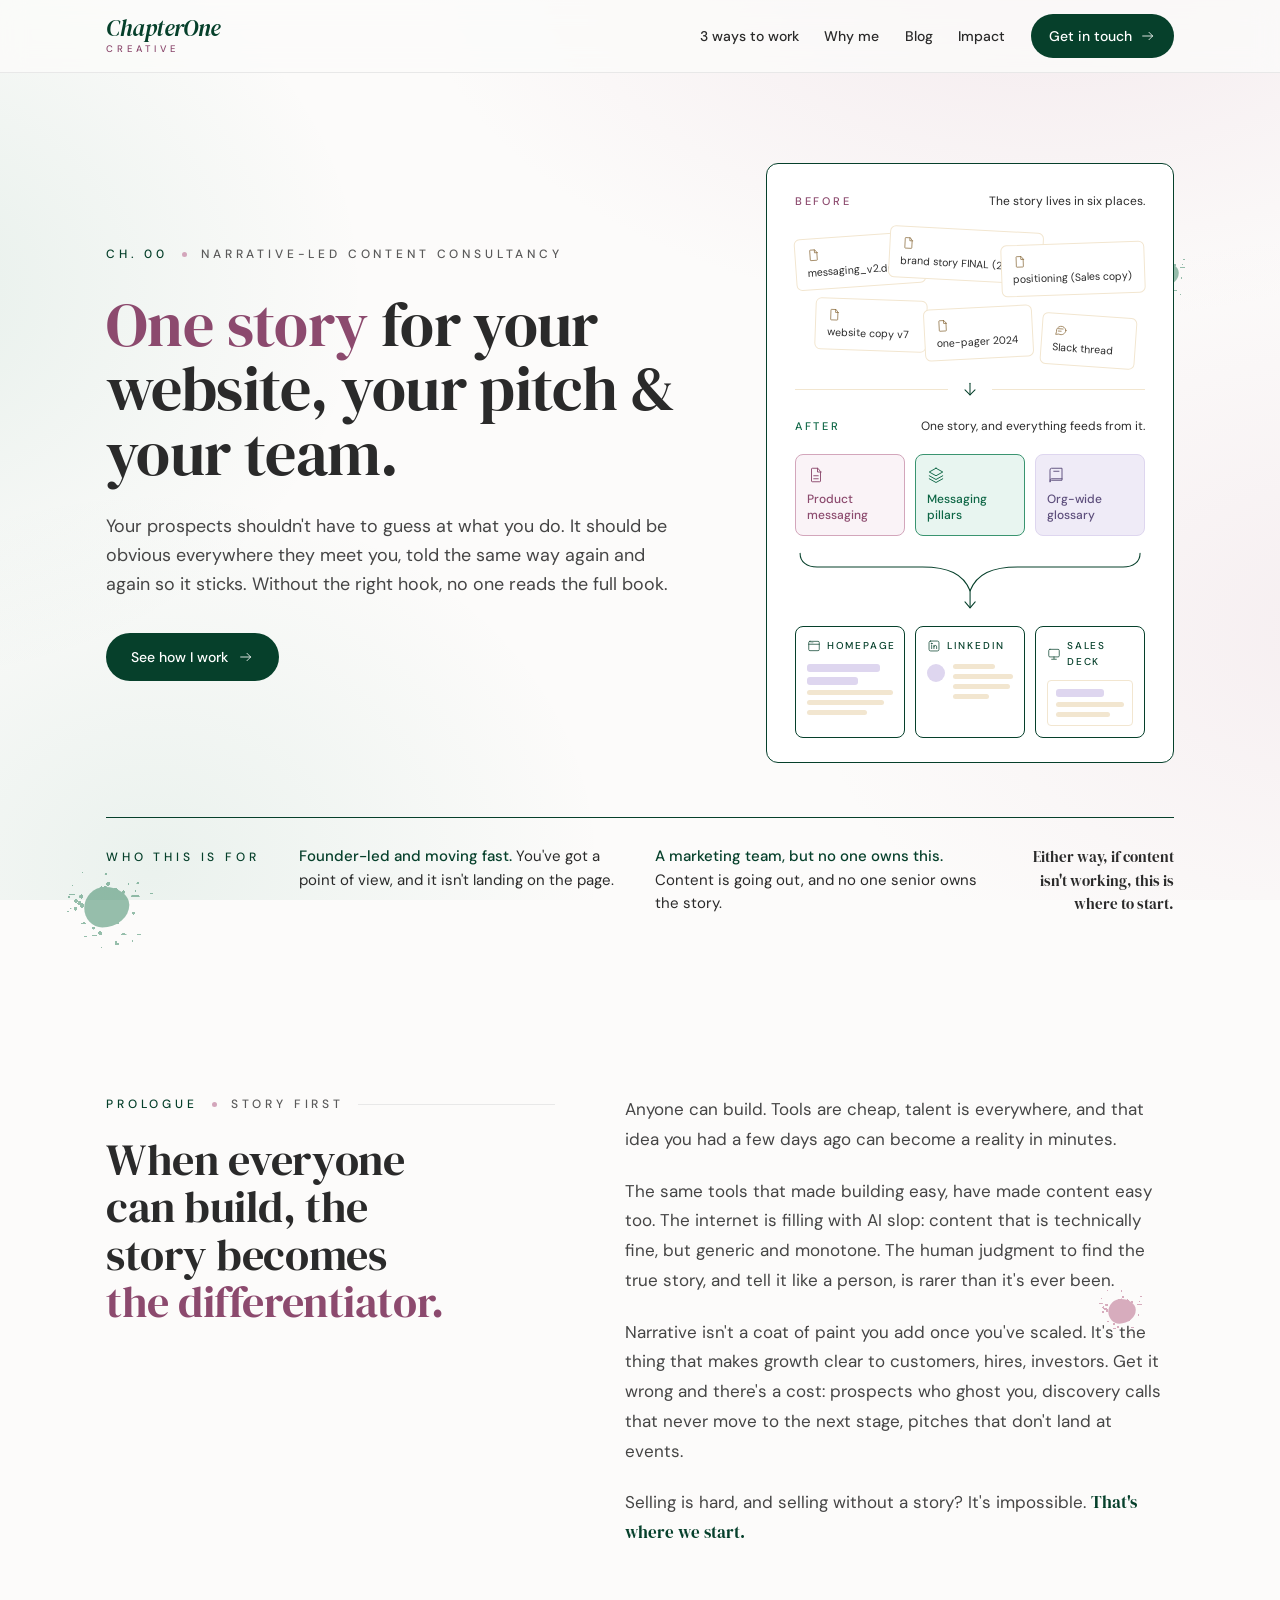
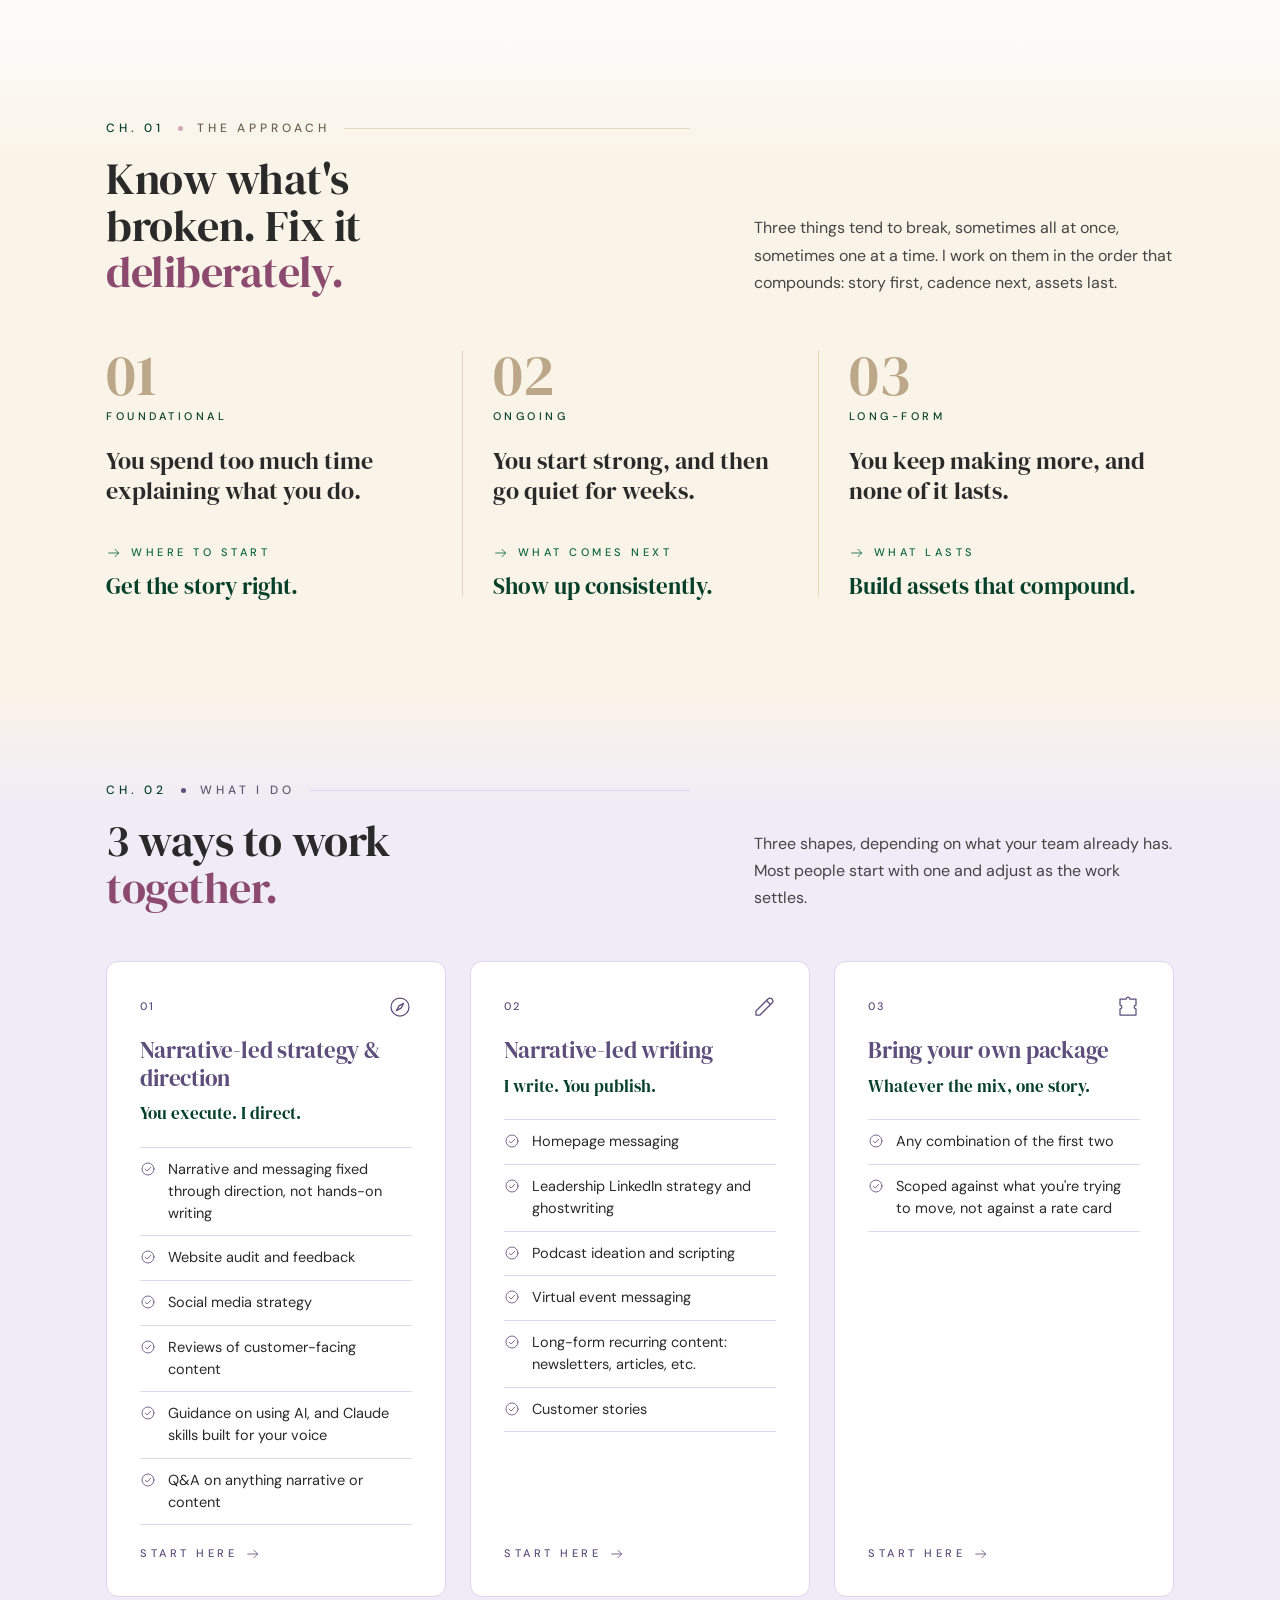
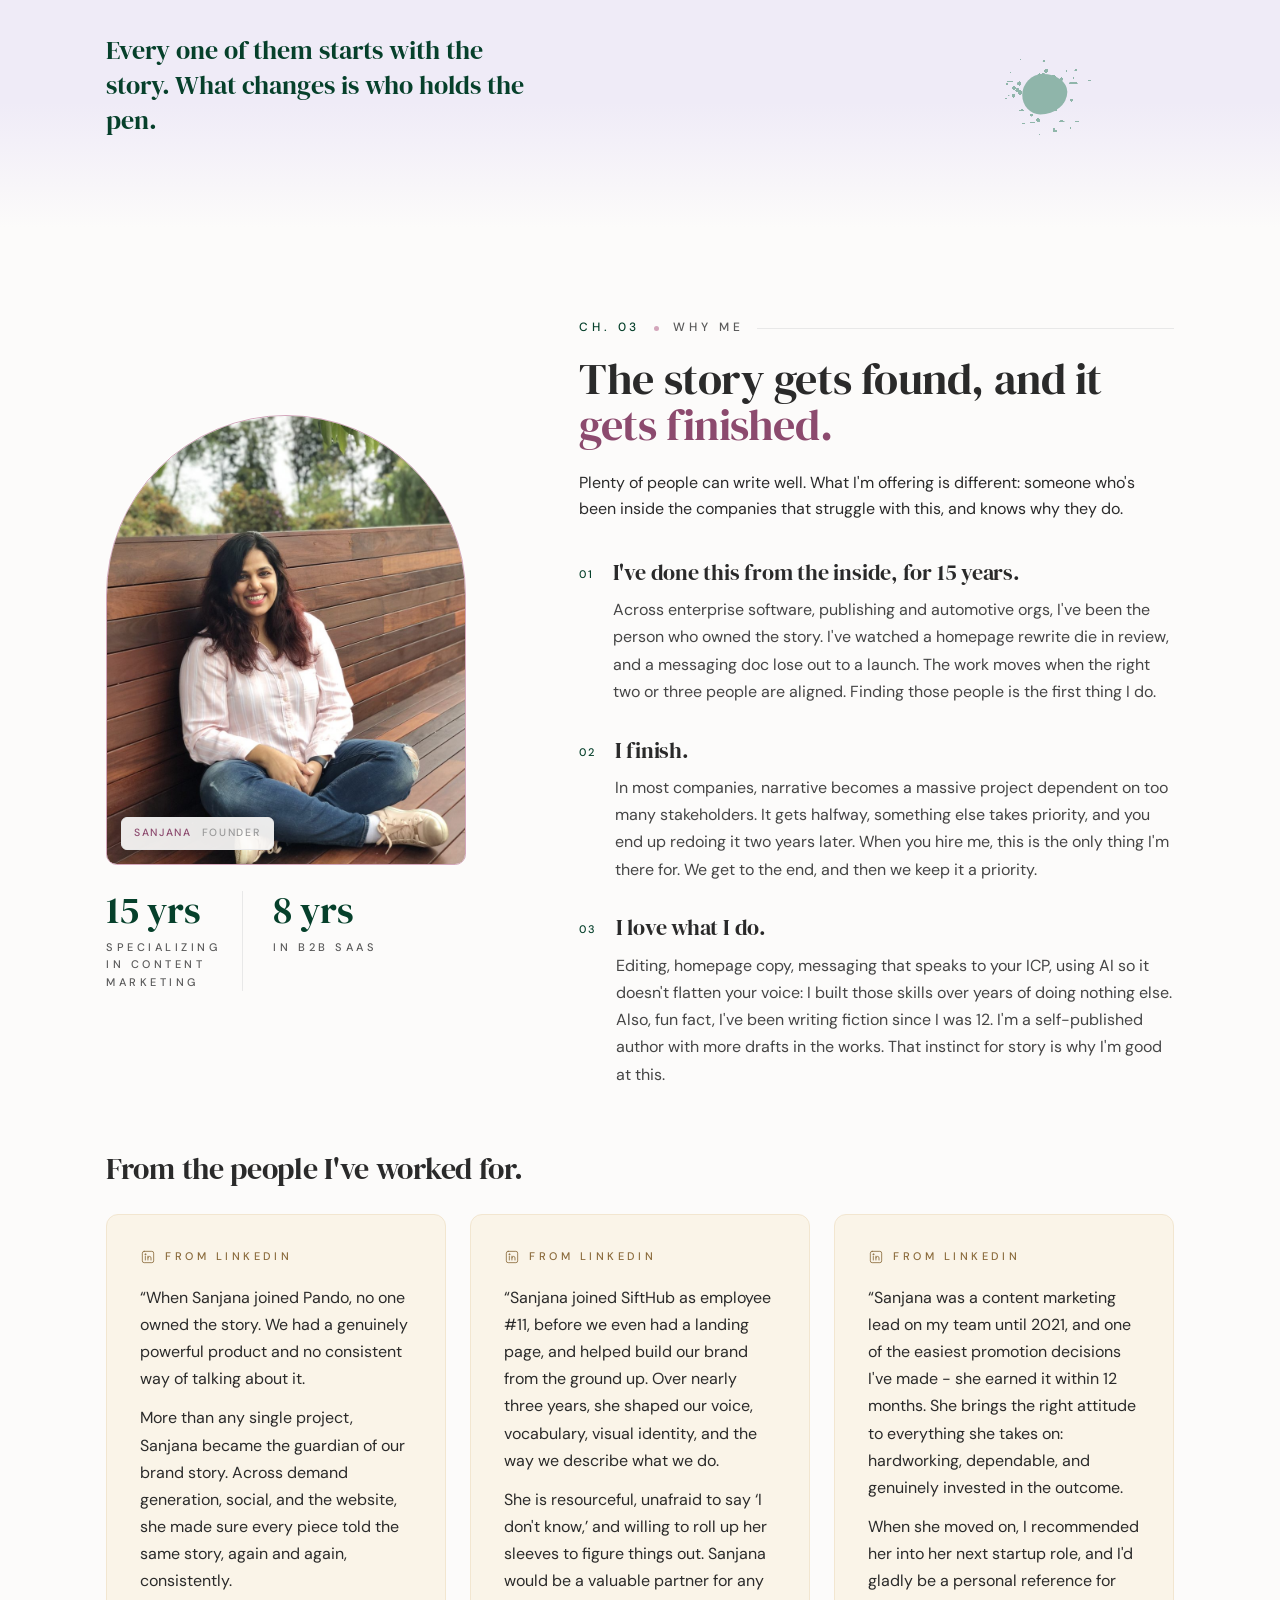
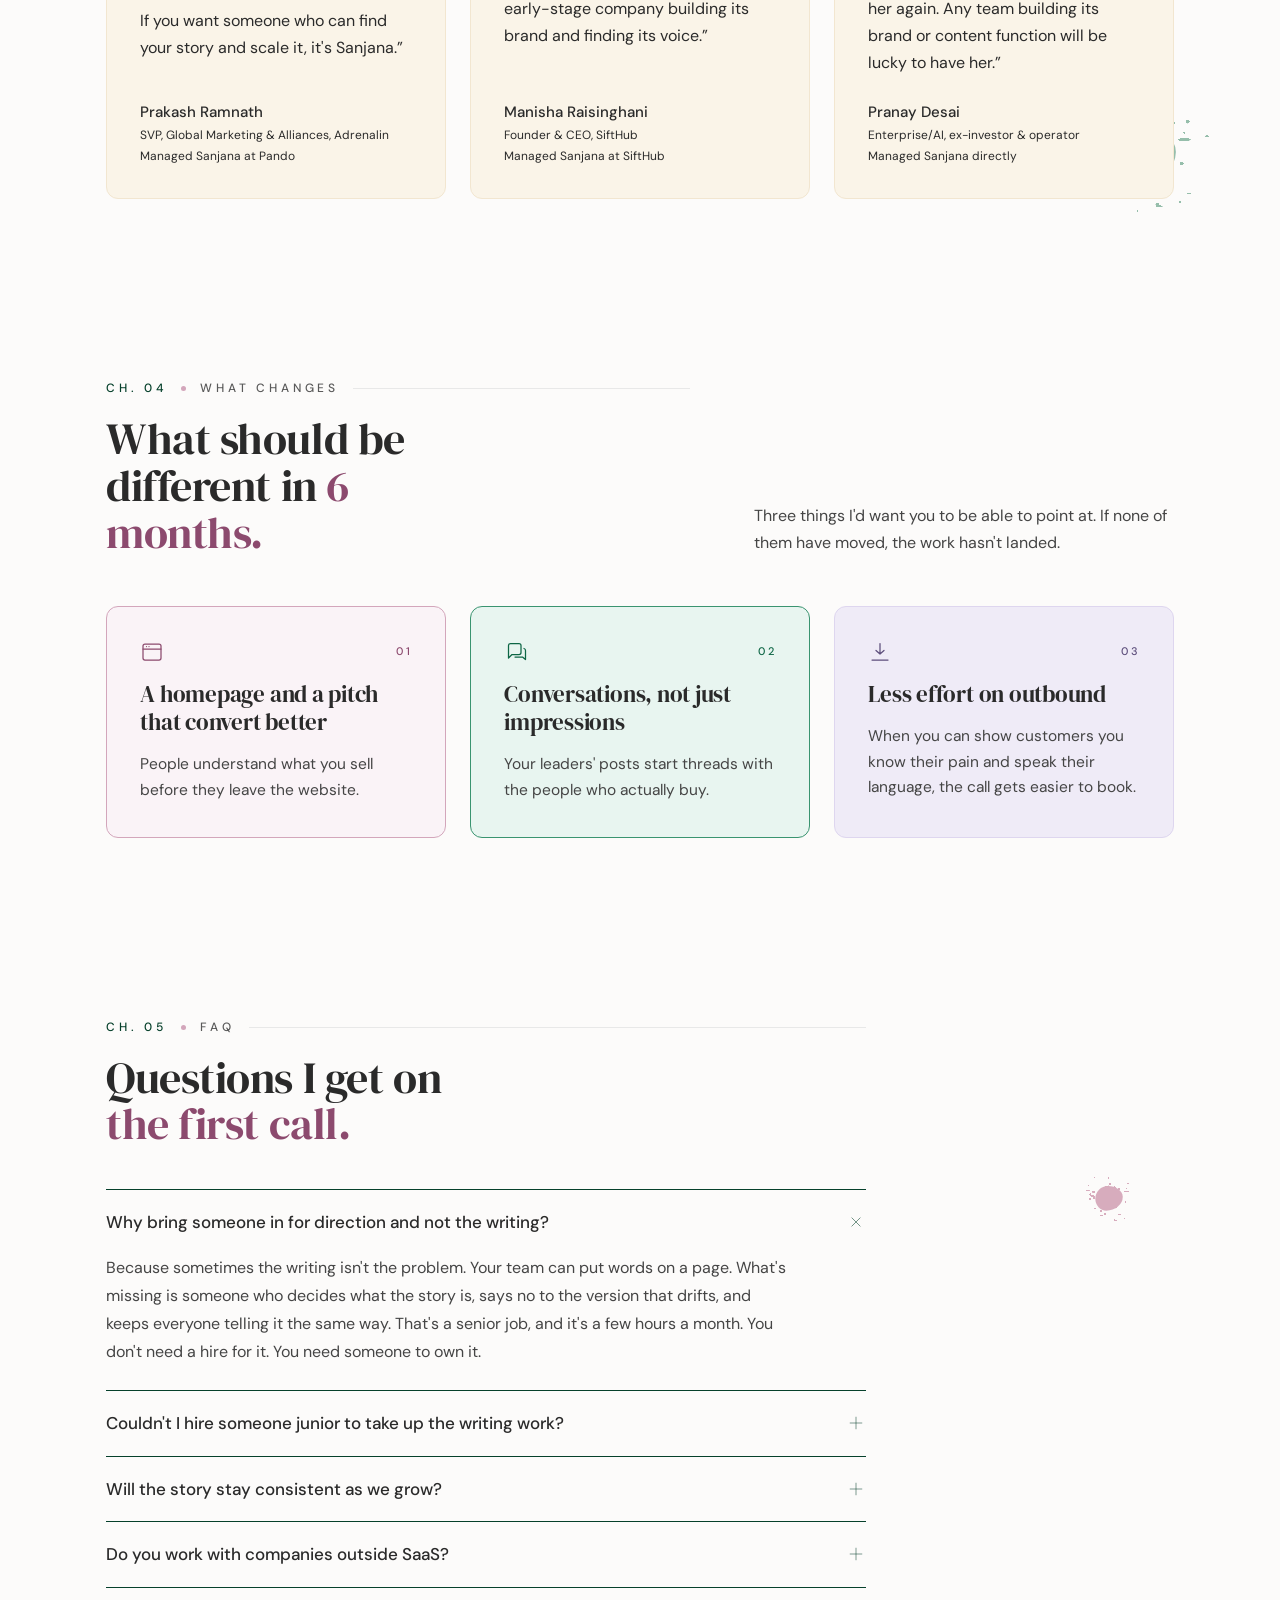
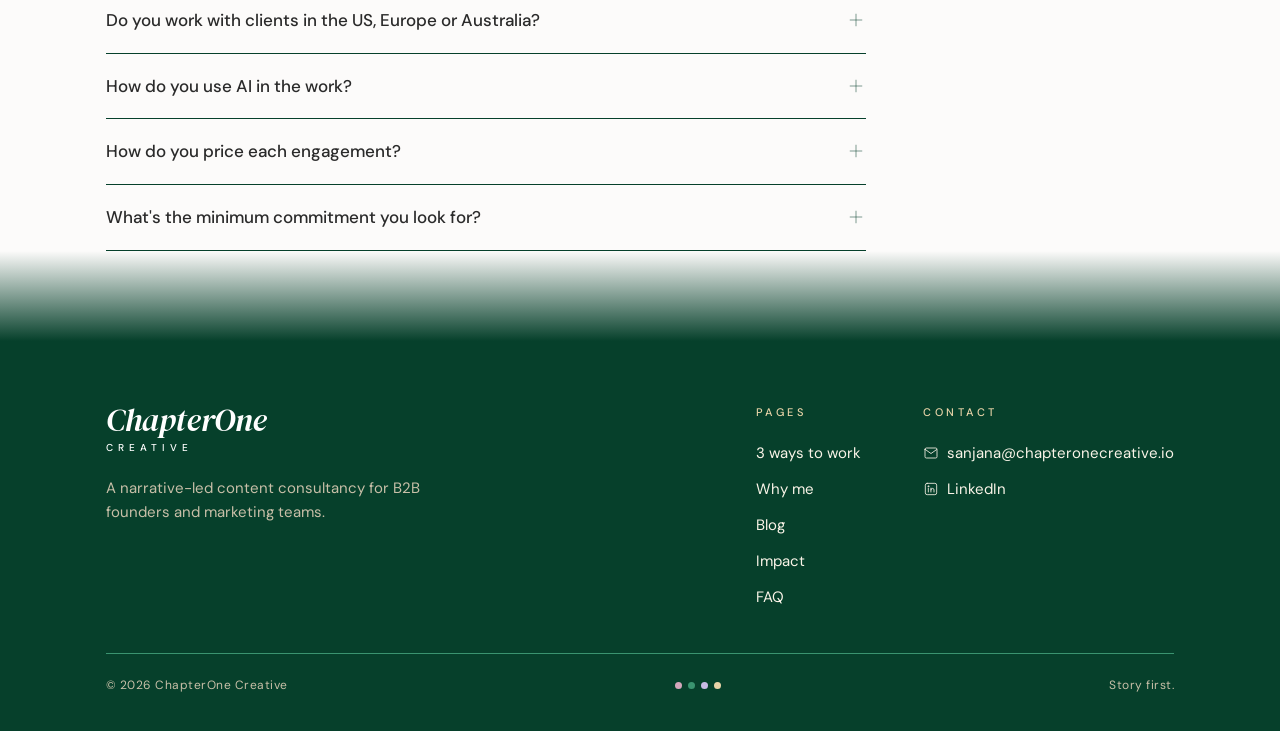
==== commit 9282c7ff: "Why me: add Pranay Desai's LinkedIn recommendation Third testimonial card alongside Prakash and Mani" ====
--- a/index.html
+++ b/index.html
@@ -44,7 +44,7 @@
 
 <link rel="stylesheet" href="ds/colors_and_type.css">
 <link rel="stylesheet" href="ds/atmosphere.css">
-<link rel="stylesheet" href="styles.css?v=7">
+<link rel="stylesheet" href="styles.css?v=8">
 
 <script type="application/ld+json">
 {
@@ -314,6 +314,14 @@
 </blockquote>
 <figcaption><span class="testi-name">Manisha Raisinghani</span><span class="testi-role">Founder &amp; CEO, SiftHub</span><span class="testi-role">Managed Sanjana at SiftHub</span></figcaption>
 </figure>
+<figure class="testi-card">
+<div class="testi-eyebrow"><span class="icon i-16"><svg xmlns="http://www.w3.org/2000/svg" viewBox="0 0 24 24"><rect x="3.5" y="3.5" width="17" height="17" rx="2.75"></rect><path d="M8 10.75v5.75"></path><circle cx="8" cy="7.9" r="0.75"></circle><path d="M11.9 16.5v-5.75"></path><path d="M11.9 13.4a2.3 2.3 0 0 1 4.6 0v3.1"></path></svg></span>From LinkedIn</div>
+<blockquote>
+<p>&ldquo;Sanjana was a content marketing lead on my team until 2021, and one of the easiest promotion decisions I've made - she earned it within 12 months. She brings the right attitude to everything she takes on: hardworking, dependable, and genuinely invested in the outcome.</p>
+<p>When she moved on, I recommended her into her next startup role, and I'd gladly be a personal reference for her again. Any team building its brand or content function will be lucky to have her.&rdquo;</p>
+</blockquote>
+<figcaption><span class="testi-name">Pranay Desai</span><span class="testi-role">Enterprise/AI, ex-investor &amp; operator</span><span class="testi-role">Managed Sanjana directly</span></figcaption>
+</figure>
 </div>
 </div>
 </div>
--- a/styles.css
+++ b/styles.css
@@ -224,7 +224,7 @@
 /* testimonials — sand's one appearance on the page */
 .testi{margin-top:clamp(52px,7vh,88px)}
 .testi-title{font-size:var(--fs-sub);line-height:1.2;margin-bottom:clamp(22px,3vh,32px)}
-.testi-grid{display:grid;grid-template-columns:1fr 1fr;gap:clamp(16px,2vw,24px);align-items:stretch}
+.testi-grid{display:grid;grid-template-columns:repeat(3,1fr);gap:clamp(16px,2vw,24px);align-items:stretch}
 .testi-card{margin:0;background:var(--sand-fill);border:1px solid var(--sand-rule);border-radius:var(--radius-lg);padding:clamp(26px,2.6vw,34px);display:flex;flex-direction:column;gap:18px}
 .band--sand .testi-card{background:var(--white);border-color:#E3D6BE}
 .testi-eyebrow{display:flex;align-items:center;gap:9px;font-family:var(--font-sans);font-size:11px;font-weight:500;letter-spacing:var(--tracking-eyebrow);text-transform:uppercase;color:var(--sand-ink)}
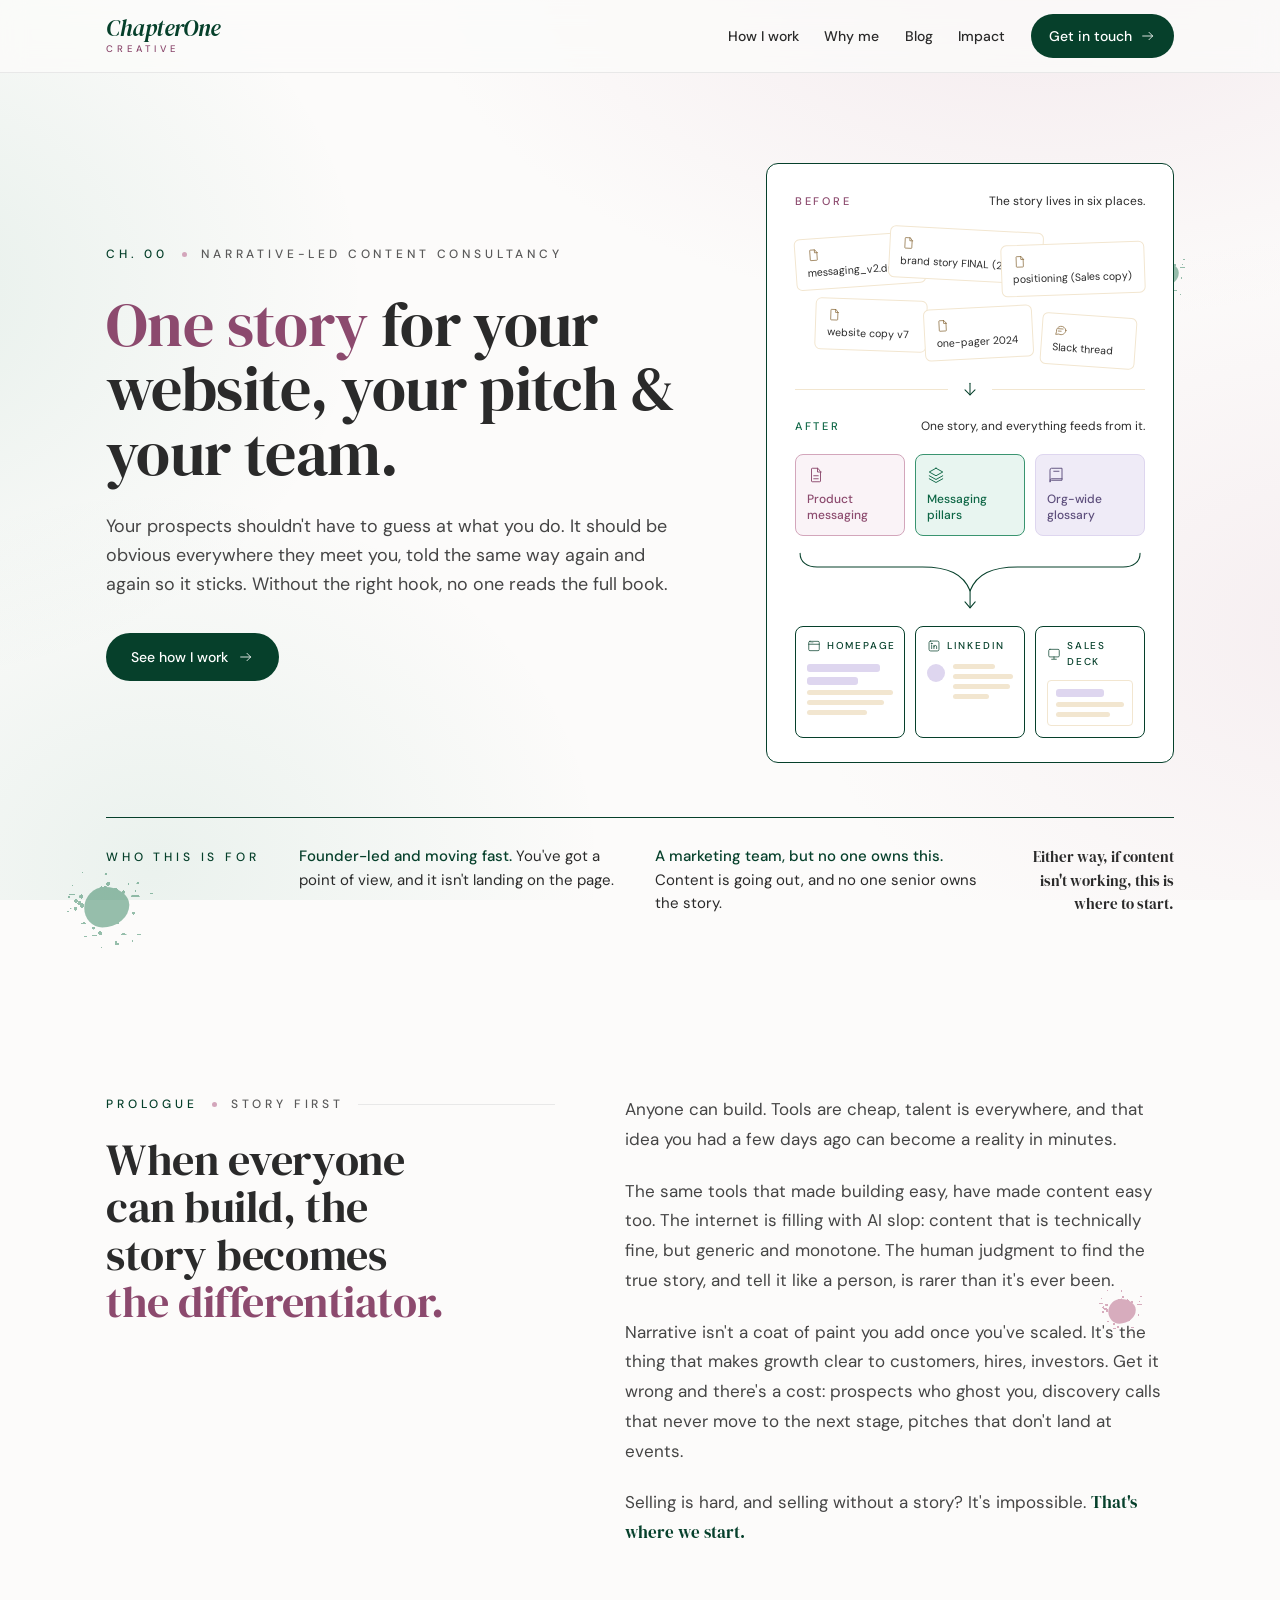
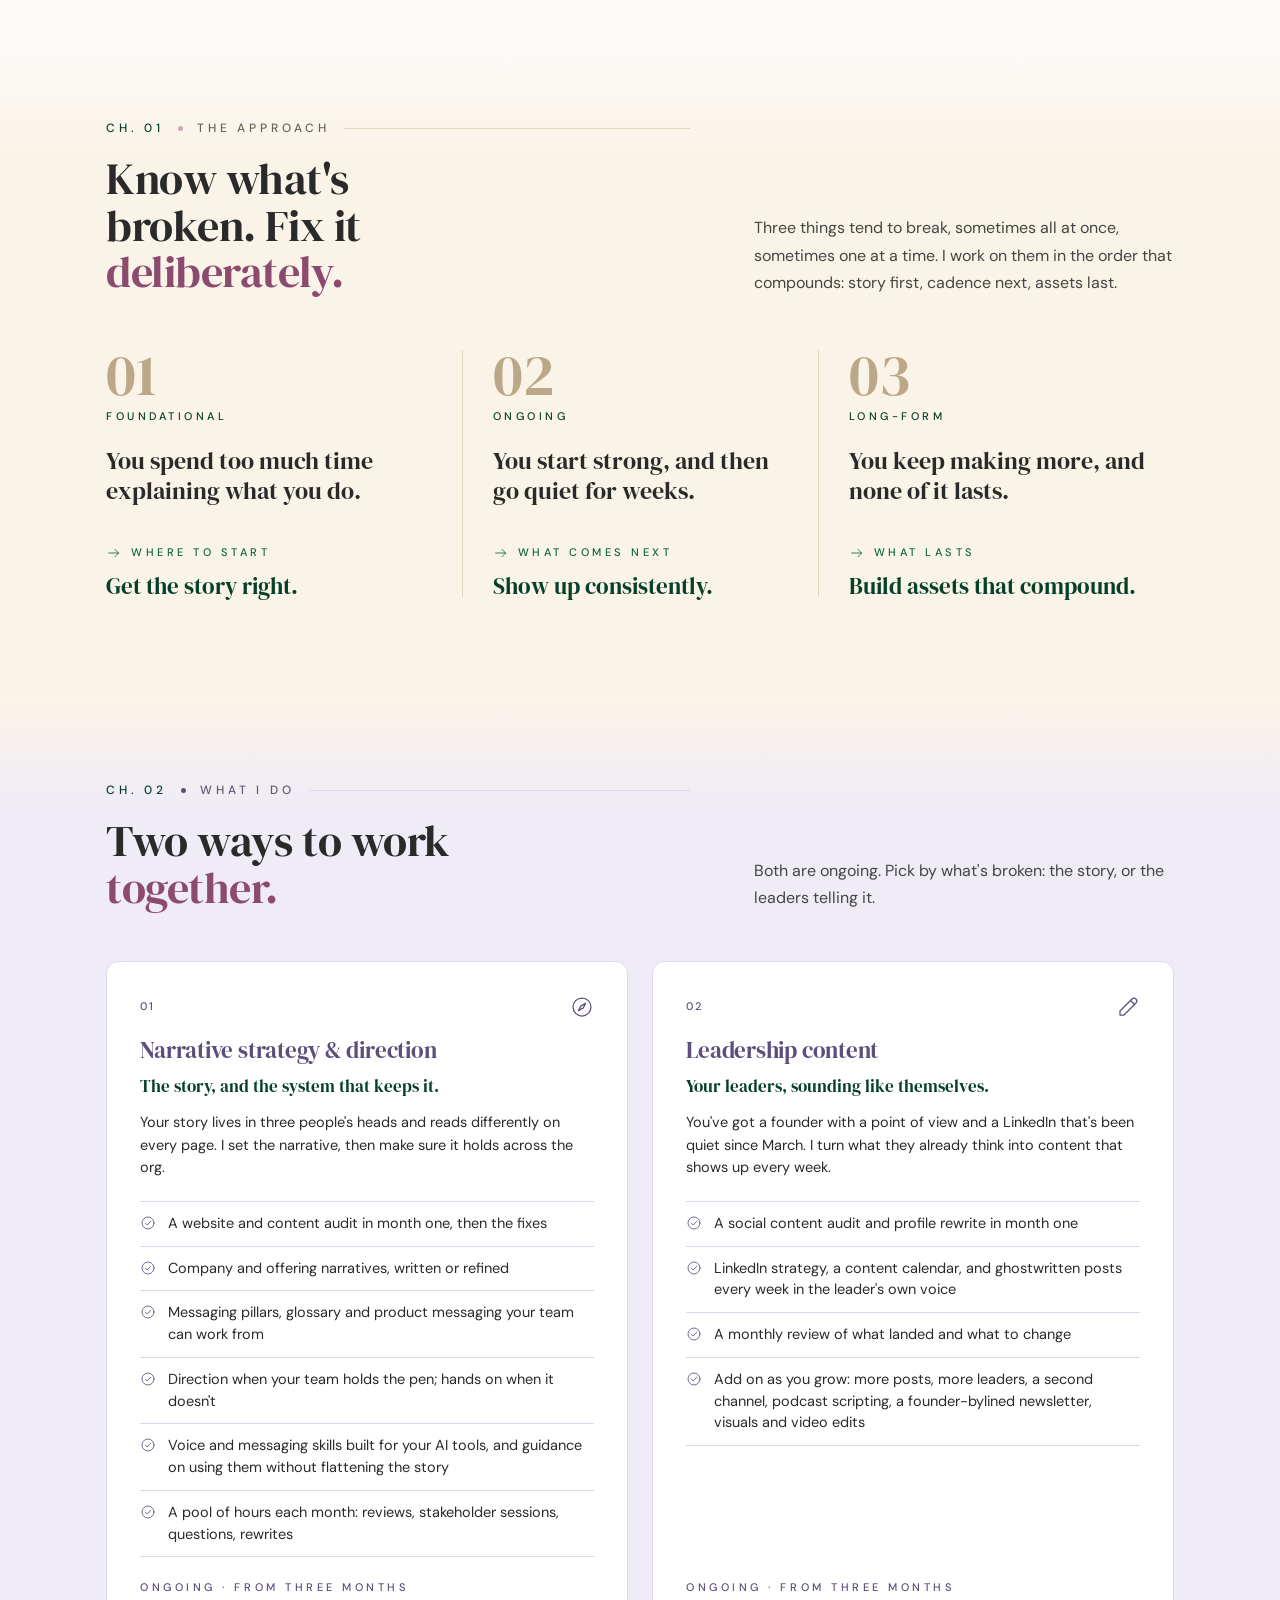
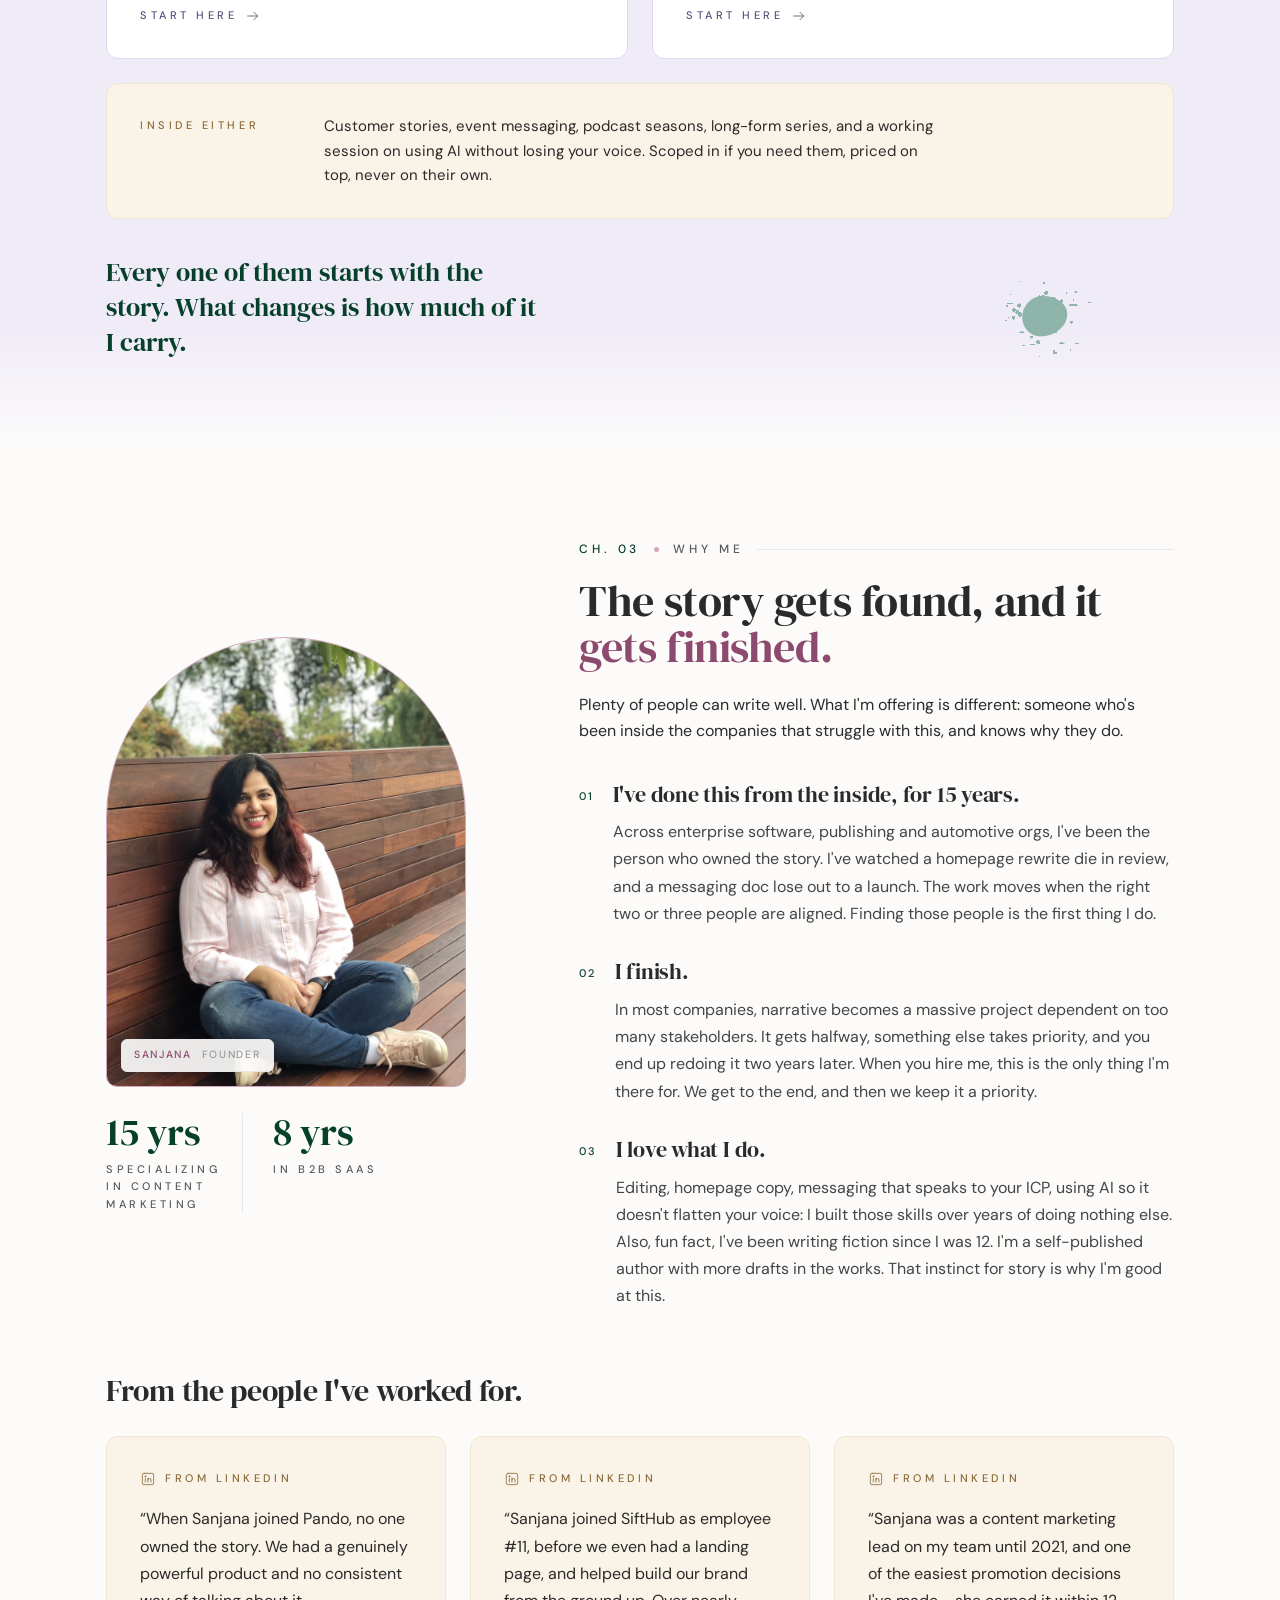
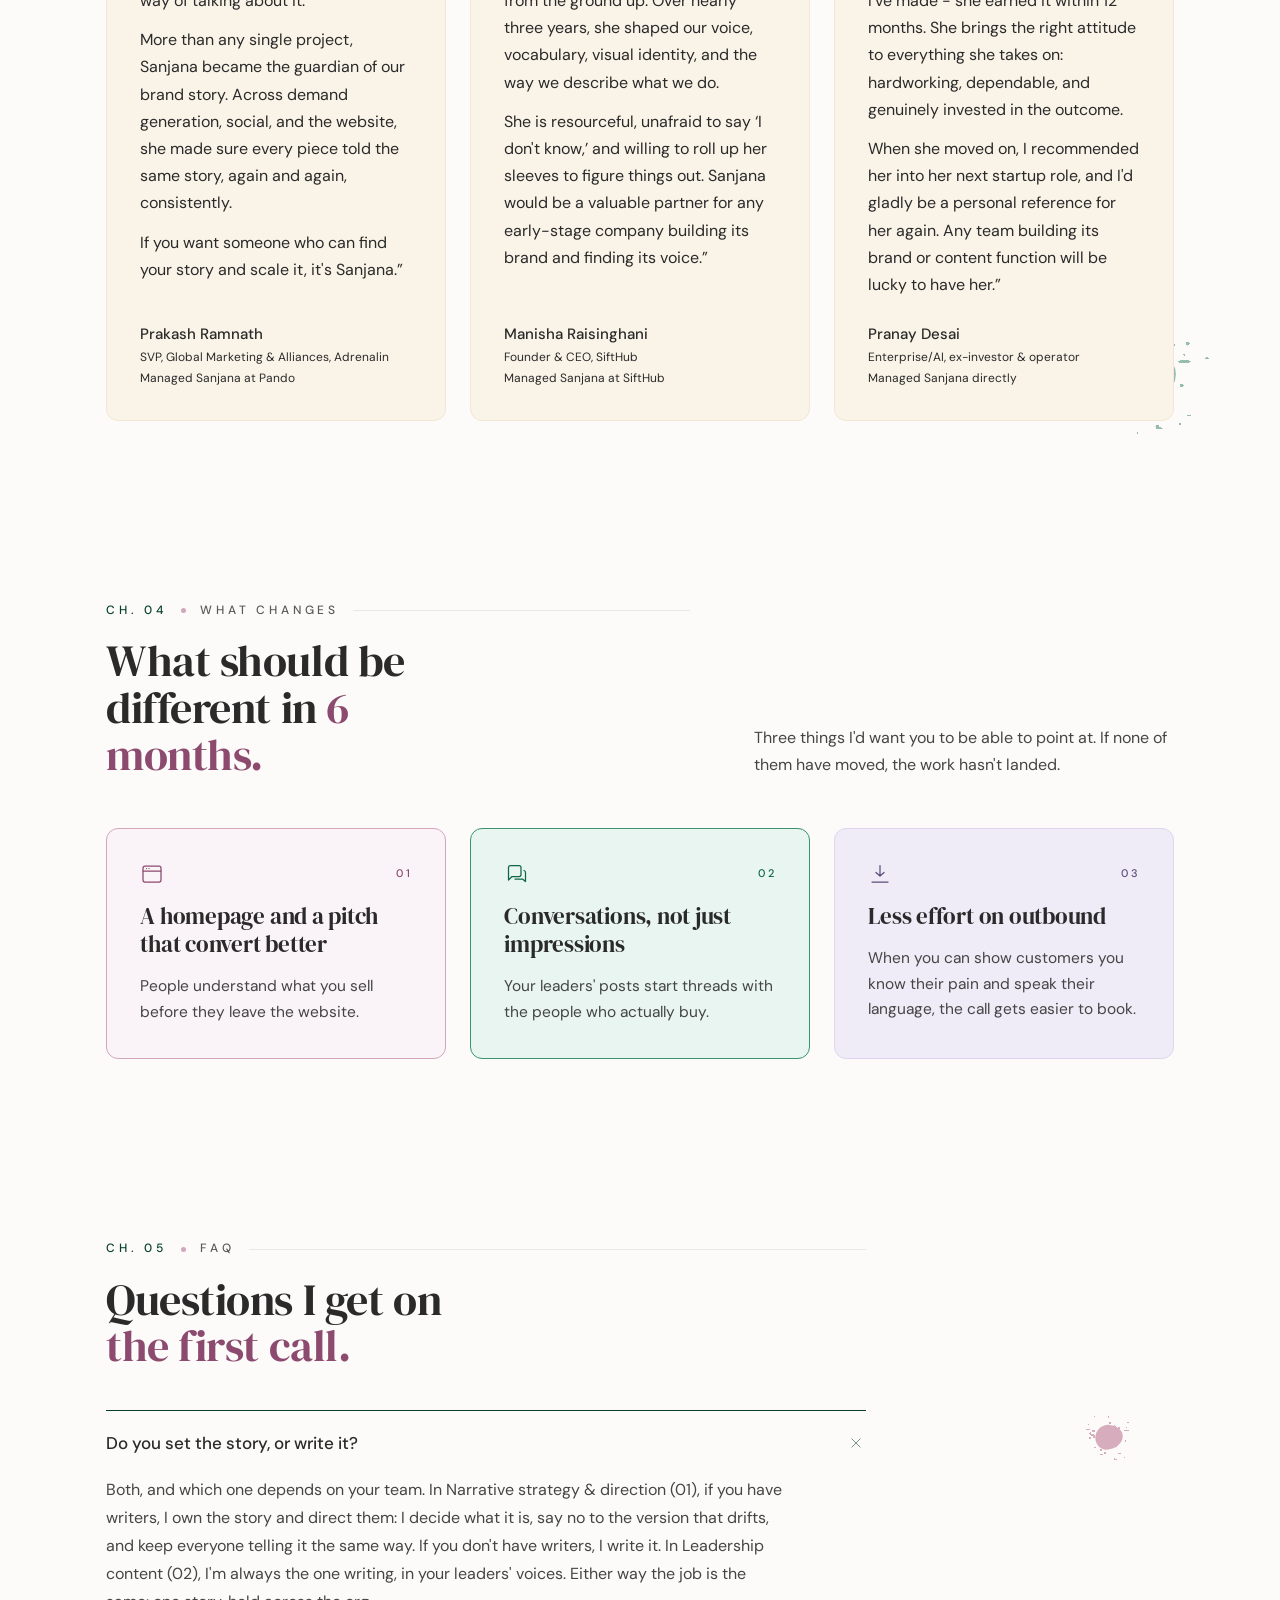
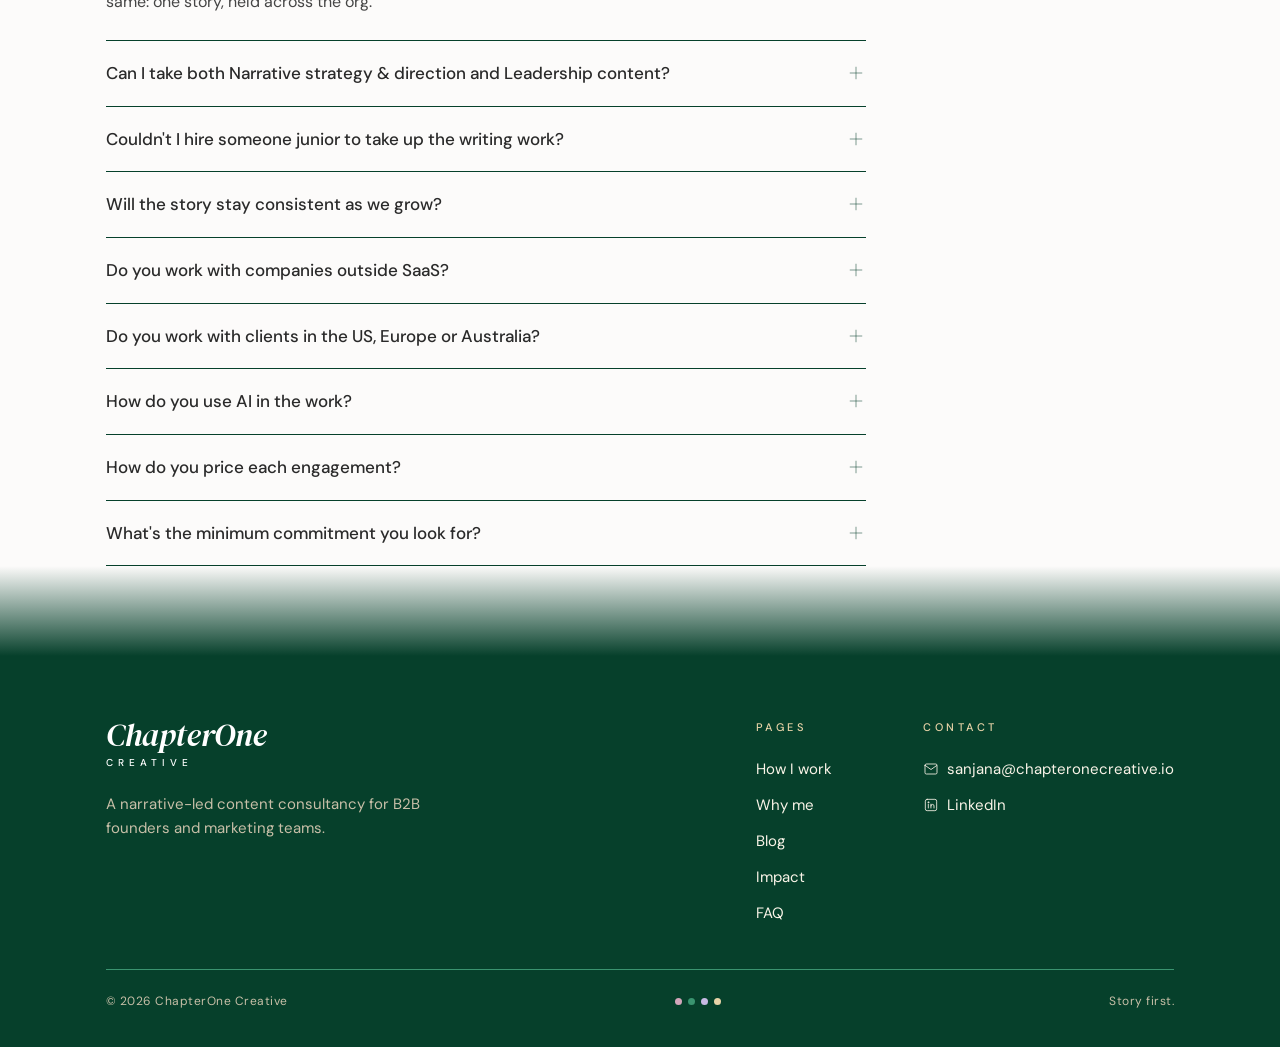
==== commit ab291a2a: "Ch.02: two ways to work, with an "inside either" strip; two FAQ entries Ch.02 What I do - "Two ways " ====
--- a/index.html
+++ b/index.html
@@ -44,7 +44,7 @@
 
 <link rel="stylesheet" href="ds/colors_and_type.css">
 <link rel="stylesheet" href="ds/atmosphere.css">
-<link rel="stylesheet" href="styles.css?v=8">
+<link rel="stylesheet" href="styles.css?v=9">
 
 <script type="application/ld+json">
 {
@@ -68,7 +68,7 @@
 <div class="nav-inner">
 <a class="wordmark" href="/#hero"><span class="top">ChapterOne</span><span class="bot">CREATIVE</span></a>
 <div class="nav-links">
-<a href="/#what-i-do">3 ways to work</a>
+<a href="/#what-i-do">How I work</a>
 <a href="/#why-me">Why me</a>
 <a href="/blog/">Blog</a>
 <a href="/#changes">Impact</a>
@@ -198,57 +198,53 @@
 <div class="split-head">
 <div>
 <div class="chapter on-lavender reveal"><span class="no">Ch. 02</span><span class="dot"></span><span class="label">What I do</span><span class="rule" style="background:var(--lavender-rule)"></span></div>
-<h2 class="reveal d1">3 ways to work <span class="c-rose">together.</span></h2>
-</div>
-<p class="aside reveal d2">Three shapes, depending on what your team already has. Most people start with one and adjust as the work settles.</p>
-</div>
-
-<div class="pk-grid reveal">
-<a class="pk" href="mailto:sanjana@chapteronecreative.io?subject=Narrative-led%20strategy%20%26%20direction">
+<h2 class="reveal d1">Two ways to work <span class="c-rose">together.</span></h2>
+</div>
+<p class="aside reveal d2">Both are ongoing. Pick by what's broken: the story, or the leaders telling it.</p>
+</div>
+
+<div class="pk-grid pk-grid--two reveal">
+<a class="pk" href="mailto:sanjana@chapteronecreative.io?subject=Narrative%20strategy%20and%20direction">
 <div class="pk-top"><span class="pk-num">01</span><span class="icon"><svg xmlns="http://www.w3.org/2000/svg" viewBox="0 0 24 24" width="24" height="24"><g fill="none" stroke="currentColor" stroke-width="1.25" stroke-linecap="round" stroke-linejoin="round"><circle cx="12" cy="12" r="9"></circle><path d="M15.6 8.4 13.1 13.1 8.4 15.6 10.9 10.9 15.6 8.4Z"></path></g></svg></span></div>
-<h3>Narrative-led strategy &amp; direction</h3>
-<p class="pk-who">You execute. I direct.</p>
+<h3>Narrative strategy &amp; direction</h3>
+<p class="pk-who">The story, and the system that keeps it.</p>
+<p class="pk-pain">Your story lives in three people's heads and reads differently on every page. I set the narrative, then make sure it holds across the org.</p>
 <ul>
-<li><span class="icon i-16"><svg xmlns="http://www.w3.org/2000/svg" viewBox="0 0 24 24" width="24" height="24"><g fill="none" stroke="currentColor" stroke-width="1.25" stroke-linecap="round" stroke-linejoin="round"><circle cx="12" cy="12" r="9"></circle><path d="m8 12.2 2.8 2.8L16 9.5"></path></g></svg></span><span>Narrative and messaging fixed through direction, not hands-on writing</span></li>
-<li><span class="icon i-16"><svg xmlns="http://www.w3.org/2000/svg" viewBox="0 0 24 24" width="24" height="24"><g fill="none" stroke="currentColor" stroke-width="1.25" stroke-linecap="round" stroke-linejoin="round"><circle cx="12" cy="12" r="9"></circle><path d="m8 12.2 2.8 2.8L16 9.5"></path></g></svg></span><span>Website audit and feedback</span></li>
-<li><span class="icon i-16"><svg xmlns="http://www.w3.org/2000/svg" viewBox="0 0 24 24" width="24" height="24"><g fill="none" stroke="currentColor" stroke-width="1.25" stroke-linecap="round" stroke-linejoin="round"><circle cx="12" cy="12" r="9"></circle><path d="m8 12.2 2.8 2.8L16 9.5"></path></g></svg></span><span>Social media strategy</span></li>
-<li><span class="icon i-16"><svg xmlns="http://www.w3.org/2000/svg" viewBox="0 0 24 24" width="24" height="24"><g fill="none" stroke="currentColor" stroke-width="1.25" stroke-linecap="round" stroke-linejoin="round"><circle cx="12" cy="12" r="9"></circle><path d="m8 12.2 2.8 2.8L16 9.5"></path></g></svg></span><span>Reviews of customer-facing content</span></li>
-<li><span class="icon i-16"><svg xmlns="http://www.w3.org/2000/svg" viewBox="0 0 24 24" width="24" height="24"><g fill="none" stroke="currentColor" stroke-width="1.25" stroke-linecap="round" stroke-linejoin="round"><circle cx="12" cy="12" r="9"></circle><path d="m8 12.2 2.8 2.8L16 9.5"></path></g></svg></span><span>Guidance on using AI, and Claude skills built for your voice</span></li>
-<li><span class="icon i-16"><svg xmlns="http://www.w3.org/2000/svg" viewBox="0 0 24 24" width="24" height="24"><g fill="none" stroke="currentColor" stroke-width="1.25" stroke-linecap="round" stroke-linejoin="round"><circle cx="12" cy="12" r="9"></circle><path d="m8 12.2 2.8 2.8L16 9.5"></path></g></svg></span><span>Q&amp;A on anything narrative or content</span></li>
+<li><span class="icon i-16"><svg xmlns="http://www.w3.org/2000/svg" viewBox="0 0 24 24" width="24" height="24"><g fill="none" stroke="currentColor" stroke-width="1.25" stroke-linecap="round" stroke-linejoin="round"><circle cx="12" cy="12" r="9"></circle><path d="m8 12.2 2.8 2.8L16 9.5"></path></g></svg></span><span>A website and content audit in month one, then the fixes</span></li>
+<li><span class="icon i-16"><svg xmlns="http://www.w3.org/2000/svg" viewBox="0 0 24 24" width="24" height="24"><g fill="none" stroke="currentColor" stroke-width="1.25" stroke-linecap="round" stroke-linejoin="round"><circle cx="12" cy="12" r="9"></circle><path d="m8 12.2 2.8 2.8L16 9.5"></path></g></svg></span><span>Company and offering narratives, written or refined</span></li>
+<li><span class="icon i-16"><svg xmlns="http://www.w3.org/2000/svg" viewBox="0 0 24 24" width="24" height="24"><g fill="none" stroke="currentColor" stroke-width="1.25" stroke-linecap="round" stroke-linejoin="round"><circle cx="12" cy="12" r="9"></circle><path d="m8 12.2 2.8 2.8L16 9.5"></path></g></svg></span><span>Messaging pillars, glossary and product messaging your team can work from</span></li>
+<li><span class="icon i-16"><svg xmlns="http://www.w3.org/2000/svg" viewBox="0 0 24 24" width="24" height="24"><g fill="none" stroke="currentColor" stroke-width="1.25" stroke-linecap="round" stroke-linejoin="round"><circle cx="12" cy="12" r="9"></circle><path d="m8 12.2 2.8 2.8L16 9.5"></path></g></svg></span><span>Direction when your team holds the pen; hands on when it doesn't</span></li>
+<li><span class="icon i-16"><svg xmlns="http://www.w3.org/2000/svg" viewBox="0 0 24 24" width="24" height="24"><g fill="none" stroke="currentColor" stroke-width="1.25" stroke-linecap="round" stroke-linejoin="round"><circle cx="12" cy="12" r="9"></circle><path d="m8 12.2 2.8 2.8L16 9.5"></path></g></svg></span><span>Voice and messaging skills built for your AI tools, and guidance on using them without flattening the story</span></li>
+<li><span class="icon i-16"><svg xmlns="http://www.w3.org/2000/svg" viewBox="0 0 24 24" width="24" height="24"><g fill="none" stroke="currentColor" stroke-width="1.25" stroke-linecap="round" stroke-linejoin="round"><circle cx="12" cy="12" r="9"></circle><path d="m8 12.2 2.8 2.8L16 9.5"></path></g></svg></span><span>A pool of hours each month: reviews, stakeholder sessions, questions, rewrites</span></li>
 </ul>
+<span class="pk-shape">Ongoing · from three months</span>
 <span class="pk-foot">Start here<span class="icon i-16"><svg xmlns="http://www.w3.org/2000/svg" viewBox="0 0 24 24" width="24" height="24"><g fill="none" stroke="currentColor" stroke-width="1.25" stroke-linecap="round" stroke-linejoin="round"><path d="M4 12h15"></path><path d="m13.5 6.5 5.5 5.5-5.5 5.5"></path></g></svg></span></span>
 </a>
 
-<a class="pk" href="mailto:sanjana@chapteronecreative.io?subject=Narrative-led%20writing">
+<a class="pk" href="mailto:sanjana@chapteronecreative.io?subject=Leadership%20content">
 <div class="pk-top"><span class="pk-num">02</span><span class="icon"><svg xmlns="http://www.w3.org/2000/svg" viewBox="0 0 24 24" width="24" height="24"><g fill="none" stroke="currentColor" stroke-width="1.25" stroke-linecap="round" stroke-linejoin="round"><path d="M4 20h4L20 8a2.83 2.83 0 0 0-4-4L4 16v4Z"></path><path d="M14.5 5.5 18.5 9.5"></path></g></svg></span></div>
-<h3>Narrative-led writing</h3>
-<p class="pk-who">I write. You publish.</p>
+<h3>Leadership content</h3>
+<p class="pk-who">Your leaders, sounding like themselves.</p>
+<p class="pk-pain">You've got a founder with a point of view and a LinkedIn that's been quiet since March. I turn what they already think into content that shows up every week.</p>
 <ul>
-<li><span class="icon i-16"><svg xmlns="http://www.w3.org/2000/svg" viewBox="0 0 24 24" width="24" height="24"><g fill="none" stroke="currentColor" stroke-width="1.25" stroke-linecap="round" stroke-linejoin="round"><circle cx="12" cy="12" r="9"></circle><path d="m8 12.2 2.8 2.8L16 9.5"></path></g></svg></span><span>Homepage messaging</span></li>
-<li><span class="icon i-16"><svg xmlns="http://www.w3.org/2000/svg" viewBox="0 0 24 24" width="24" height="24"><g fill="none" stroke="currentColor" stroke-width="1.25" stroke-linecap="round" stroke-linejoin="round"><circle cx="12" cy="12" r="9"></circle><path d="m8 12.2 2.8 2.8L16 9.5"></path></g></svg></span><span>Leadership LinkedIn strategy and ghostwriting</span></li>
-<li><span class="icon i-16"><svg xmlns="http://www.w3.org/2000/svg" viewBox="0 0 24 24" width="24" height="24"><g fill="none" stroke="currentColor" stroke-width="1.25" stroke-linecap="round" stroke-linejoin="round"><circle cx="12" cy="12" r="9"></circle><path d="m8 12.2 2.8 2.8L16 9.5"></path></g></svg></span><span>Podcast ideation and scripting</span></li>
-<li><span class="icon i-16"><svg xmlns="http://www.w3.org/2000/svg" viewBox="0 0 24 24" width="24" height="24"><g fill="none" stroke="currentColor" stroke-width="1.25" stroke-linecap="round" stroke-linejoin="round"><circle cx="12" cy="12" r="9"></circle><path d="m8 12.2 2.8 2.8L16 9.5"></path></g></svg></span><span>Virtual event messaging</span></li>
-<li><span class="icon i-16"><svg xmlns="http://www.w3.org/2000/svg" viewBox="0 0 24 24" width="24" height="24"><g fill="none" stroke="currentColor" stroke-width="1.25" stroke-linecap="round" stroke-linejoin="round"><circle cx="12" cy="12" r="9"></circle><path d="m8 12.2 2.8 2.8L16 9.5"></path></g></svg></span><span>Long-form recurring content: newsletters, articles, etc.</span></li>
-<li><span class="icon i-16"><svg xmlns="http://www.w3.org/2000/svg" viewBox="0 0 24 24" width="24" height="24"><g fill="none" stroke="currentColor" stroke-width="1.25" stroke-linecap="round" stroke-linejoin="round"><circle cx="12" cy="12" r="9"></circle><path d="m8 12.2 2.8 2.8L16 9.5"></path></g></svg></span><span>Customer stories</span></li>
+<li><span class="icon i-16"><svg xmlns="http://www.w3.org/2000/svg" viewBox="0 0 24 24" width="24" height="24"><g fill="none" stroke="currentColor" stroke-width="1.25" stroke-linecap="round" stroke-linejoin="round"><circle cx="12" cy="12" r="9"></circle><path d="m8 12.2 2.8 2.8L16 9.5"></path></g></svg></span><span>A social content audit and profile rewrite in month one</span></li>
+<li><span class="icon i-16"><svg xmlns="http://www.w3.org/2000/svg" viewBox="0 0 24 24" width="24" height="24"><g fill="none" stroke="currentColor" stroke-width="1.25" stroke-linecap="round" stroke-linejoin="round"><circle cx="12" cy="12" r="9"></circle><path d="m8 12.2 2.8 2.8L16 9.5"></path></g></svg></span><span>LinkedIn strategy, a content calendar, and ghostwritten posts every week in the leader's own voice</span></li>
+<li><span class="icon i-16"><svg xmlns="http://www.w3.org/2000/svg" viewBox="0 0 24 24" width="24" height="24"><g fill="none" stroke="currentColor" stroke-width="1.25" stroke-linecap="round" stroke-linejoin="round"><circle cx="12" cy="12" r="9"></circle><path d="m8 12.2 2.8 2.8L16 9.5"></path></g></svg></span><span>A monthly review of what landed and what to change</span></li>
+<li><span class="icon i-16"><svg xmlns="http://www.w3.org/2000/svg" viewBox="0 0 24 24" width="24" height="24"><g fill="none" stroke="currentColor" stroke-width="1.25" stroke-linecap="round" stroke-linejoin="round"><circle cx="12" cy="12" r="9"></circle><path d="m8 12.2 2.8 2.8L16 9.5"></path></g></svg></span><span>Add on as you grow: more posts, more leaders, a second channel, podcast scripting, a founder-bylined newsletter, visuals and video edits</span></li>
 </ul>
+<span class="pk-shape">Ongoing · from three months</span>
 <span class="pk-foot">Start here<span class="icon i-16"><svg xmlns="http://www.w3.org/2000/svg" viewBox="0 0 24 24" width="24" height="24"><g fill="none" stroke="currentColor" stroke-width="1.25" stroke-linecap="round" stroke-linejoin="round"><path d="M4 12h15"></path><path d="m13.5 6.5 5.5 5.5-5.5 5.5"></path></g></svg></span></span>
 </a>
-
-<a class="pk" href="mailto:sanjana@chapteronecreative.io?subject=Bring%20your%20own%20package">
-<div class="pk-top"><span class="pk-num">03</span><span class="icon"><svg xmlns="http://www.w3.org/2000/svg" viewBox="0 0 24 24" width="24" height="24"><g fill="none" stroke="currentColor" stroke-width="1.25" stroke-linecap="round" stroke-linejoin="round"><path d="M4 4h6.2a1.8 1.8 0 1 1 3.6 0H20v6.2a1.8 1.8 0 1 0 0 3.6V20H4v-6.2a1.8 1.8 0 1 0 0-3.6V4Z"></path></g></svg></span></div>
-<h3>Bring your own package</h3>
-<p class="pk-who">Whatever the mix, one story.</p>
-<ul>
-<li><span class="icon i-16"><svg xmlns="http://www.w3.org/2000/svg" viewBox="0 0 24 24" width="24" height="24"><g fill="none" stroke="currentColor" stroke-width="1.25" stroke-linecap="round" stroke-linejoin="round"><circle cx="12" cy="12" r="9"></circle><path d="m8 12.2 2.8 2.8L16 9.5"></path></g></svg></span><span>Any combination of the first two</span></li>
-<li><span class="icon i-16"><svg xmlns="http://www.w3.org/2000/svg" viewBox="0 0 24 24" width="24" height="24"><g fill="none" stroke="currentColor" stroke-width="1.25" stroke-linecap="round" stroke-linejoin="round"><circle cx="12" cy="12" r="9"></circle><path d="m8 12.2 2.8 2.8L16 9.5"></path></g></svg></span><span>Scoped against what you're trying to move, not against a rate card</span></li>
-</ul>
-<span class="pk-foot">Start here<span class="icon i-16"><svg xmlns="http://www.w3.org/2000/svg" viewBox="0 0 24 24" width="24" height="24"><g fill="none" stroke="currentColor" stroke-width="1.25" stroke-linecap="round" stroke-linejoin="round"><path d="M4 12h15"></path><path d="m13.5 6.5 5.5 5.5-5.5 5.5"></path></g></svg></span></span>
-</a>
+</div>
+
+<div class="pk-strip">
+<span class="pk-strip-label">Inside either</span>
+<p>Customer stories, event messaging, podcast seasons, long-form series, and a working session on using AI without losing your voice. Scoped in if you need them, priced on top, never on their own.</p>
 </div>
 
 <div class="pk-line-row reveal">
 <div class="splat sm hide-sm" style="top:-26px; right:2%;"><span class="core"></span></div>
-<p class="pk-line">Every one of them starts with the story. What changes is who holds the pen.</p>
+<p class="pk-line">Every one of them starts with the story. What changes is how much of it I carry.</p>
 </div>
 
 </div>
@@ -365,8 +361,12 @@
 </div>
 <div class="faq-list reveal d2">
 <details class="faq-item" open>
-<summary><span class="faq-q">Why bring someone in for direction and not the writing?</span><span class="icon i-20 faq-toggle" aria-hidden="true"><svg xmlns="http://www.w3.org/2000/svg" viewBox="0 0 48 48"><line x1="24" y1="10" x2="24" y2="38"></line><line x1="10" y1="24" x2="38" y2="24"></line></svg></span></summary>
-<div class="faq-a"><p>Because sometimes the writing isn't the problem. Your team can put words on a page. What's missing is someone who decides what the story is, says no to the version that drifts, and keeps everyone telling it the same way. That's a senior job, and it's a few hours a month. You don't need a hire for it. You need someone to own it.</p></div>
+<summary><span class="faq-q">Do you set the story, or write it?</span><span class="icon i-20 faq-toggle" aria-hidden="true"><svg xmlns="http://www.w3.org/2000/svg" viewBox="0 0 48 48"><line x1="24" y1="10" x2="24" y2="38"></line><line x1="10" y1="24" x2="38" y2="24"></line></svg></span></summary>
+<div class="faq-a"><p>Both, and which one depends on your team. In Narrative strategy &amp; direction (01), if you have writers, I own the story and direct them: I decide what it is, say no to the version that drifts, and keep everyone telling it the same way. If you don't have writers, I write it. In Leadership content (02), I'm always the one writing, in your leaders' voices. Either way the job is the same: one story, held across the org.</p></div>
+</details>
+<details class="faq-item">
+<summary><span class="faq-q">Can I take both Narrative strategy &amp; direction and Leadership content?</span><span class="icon i-20 faq-toggle" aria-hidden="true"><svg xmlns="http://www.w3.org/2000/svg" viewBox="0 0 48 48"><line x1="24" y1="10" x2="24" y2="38"></line><line x1="10" y1="24" x2="38" y2="24"></line></svg></span></summary>
+<div class="faq-a"><p>Yes, and some clients do. It's a matter of prioritization. I typically start with Narrative strategy &amp; direction (01) and take on Leadership content (02) once the narrative is finalized. This way we have our story in place before we start creating content to tell it across channels.</p></div>
 </details>
 <details class="faq-item">
 <summary><span class="faq-q">Couldn't I hire someone junior to take up the writing work?</span><span class="icon i-20 faq-toggle" aria-hidden="true"><svg xmlns="http://www.w3.org/2000/svg" viewBox="0 0 48 48"><line x1="24" y1="10" x2="24" y2="38"></line><line x1="10" y1="24" x2="38" y2="24"></line></svg></span></summary>
@@ -413,7 +413,7 @@
 <div class="footer-cols">
 <div class="footer-col">
 <h4>Pages</h4>
-<a href="/#what-i-do">3 ways to work</a>
+<a href="/#what-i-do">How I work</a>
 <a href="/#why-me">Why me</a>
 <a href="/blog/">Blog</a>
 <a href="/#changes">Impact</a>
--- a/styles.css
+++ b/styles.css
@@ -187,6 +187,14 @@
 .pk-foot .icon{transition:transform var(--dur-base) var(--ease-out)}
 .pk-line-row{position:relative}
 .pk-line{margin:clamp(30px,4vh,44px) 0 0;font-family:var(--font-serif);font-size:clamp(20px,2.1vw,26px);line-height:1.35;color:var(--forest);max-width:34ch}
+.pk-grid--two{grid-template-columns:repeat(2,1fr)}
+.pk .pk-pain{margin:14px 0 0;font-size:14.5px;line-height:1.55;color:var(--ink-body)}
+.pk-shape{margin-top:auto;padding-top:22px;font-family:var(--font-sans);font-size:11px;font-weight:500;letter-spacing:var(--tracking-eyebrow);text-transform:uppercase;color:var(--pk-ink)}
+.pk-shape + .pk-foot{margin-top:0;padding-top:10px}
+/* "inside either" strip — sand on the lavender band on purpose (the other soft family) */
+.pk-strip{margin-top:clamp(16px,2vw,24px);background:var(--sand-fill);border:1px solid var(--sand-rule);border-radius:var(--radius-lg);padding:clamp(22px,2.4vw,30px) clamp(26px,2.6vw,34px);display:grid;grid-template-columns:160px 1fr;gap:24px;align-items:start}
+.pk-strip-label{font-family:var(--font-sans);font-size:11px;font-weight:500;letter-spacing:var(--tracking-eyebrow);text-transform:uppercase;color:var(--sand-ink);padding-top:3px}
+.pk-strip p{margin:0;font-size:15px;line-height:1.65;color:var(--ink-body);max-width:62ch}
 
 /* ═══ Ch.04 WHAT CHANGES ═══ */
 .ch-grid{display:grid;grid-template-columns:repeat(3,1fr);gap:clamp(16px,2vw,24px)}
@@ -286,6 +294,8 @@
 .ap-item+.ap-item::before{left:0;right:0;top:0;bottom:auto;width:auto;height:1px}
 .ap-problem{min-height:0}
 .pk-grid,.ch-grid{grid-template-columns:1fr}
+.pk-grid--two{grid-template-columns:1fr}
+.pk-strip{grid-template-columns:1fr;gap:10px}
 .about-grid{grid-template-columns:1fr;gap:40px}
 .story-card{margin:0}
 .hero-who{grid-template-columns:1fr;gap:16px}
@@ -329,6 +339,9 @@
 .pk .pk-who{font-size:11.9px}
 .pk li{font-size:10.15px}
 .pk-line{font-size:clamp(14px,1.47vw,18.2px)}
+.pk .pk-pain{font-size:10.15px}
+.pk-shape,.pk-strip-label{font-size:7.7px}
+.pk-strip p{font-size:10.5px}
 .ch-card h3{font-size:clamp(14px,1.4vw,16.1px)}
 .ch-card p{font-size:10.85px}
 .ch-card .n{font-size:7.7px}
